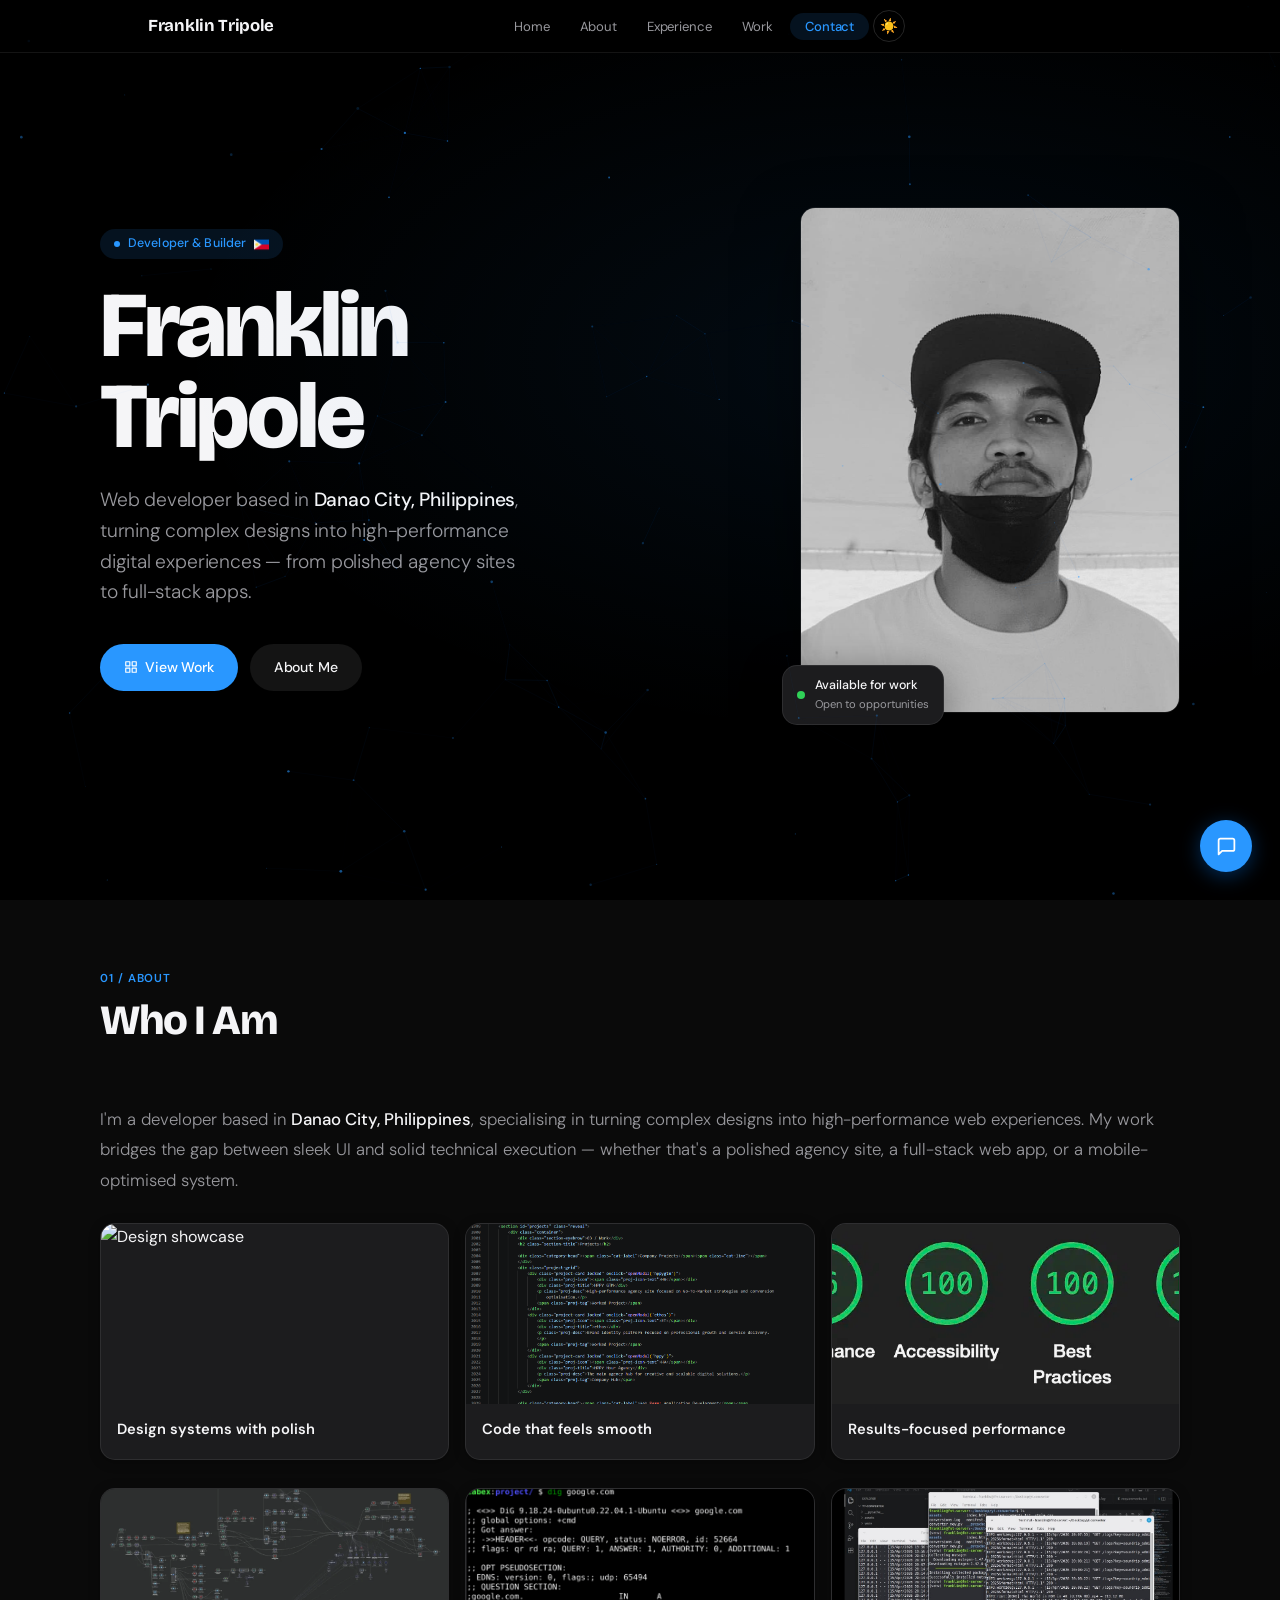
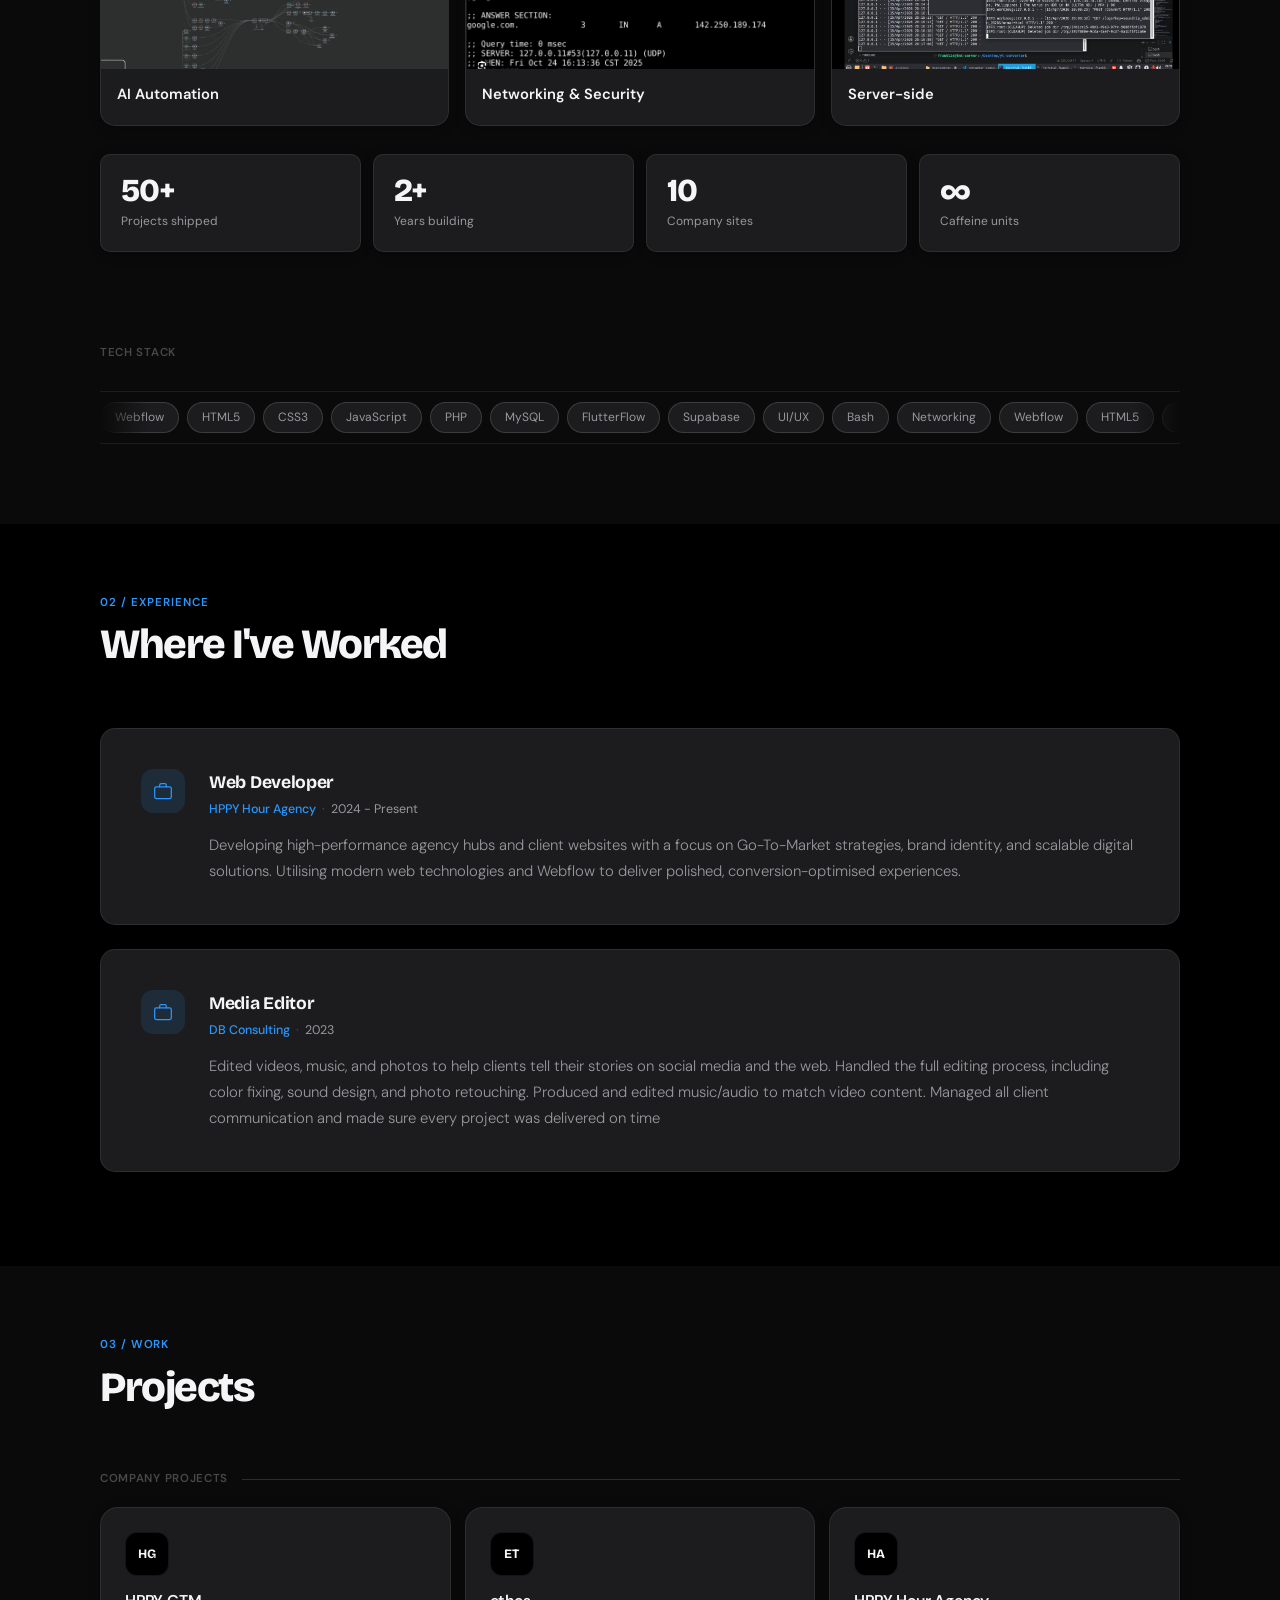
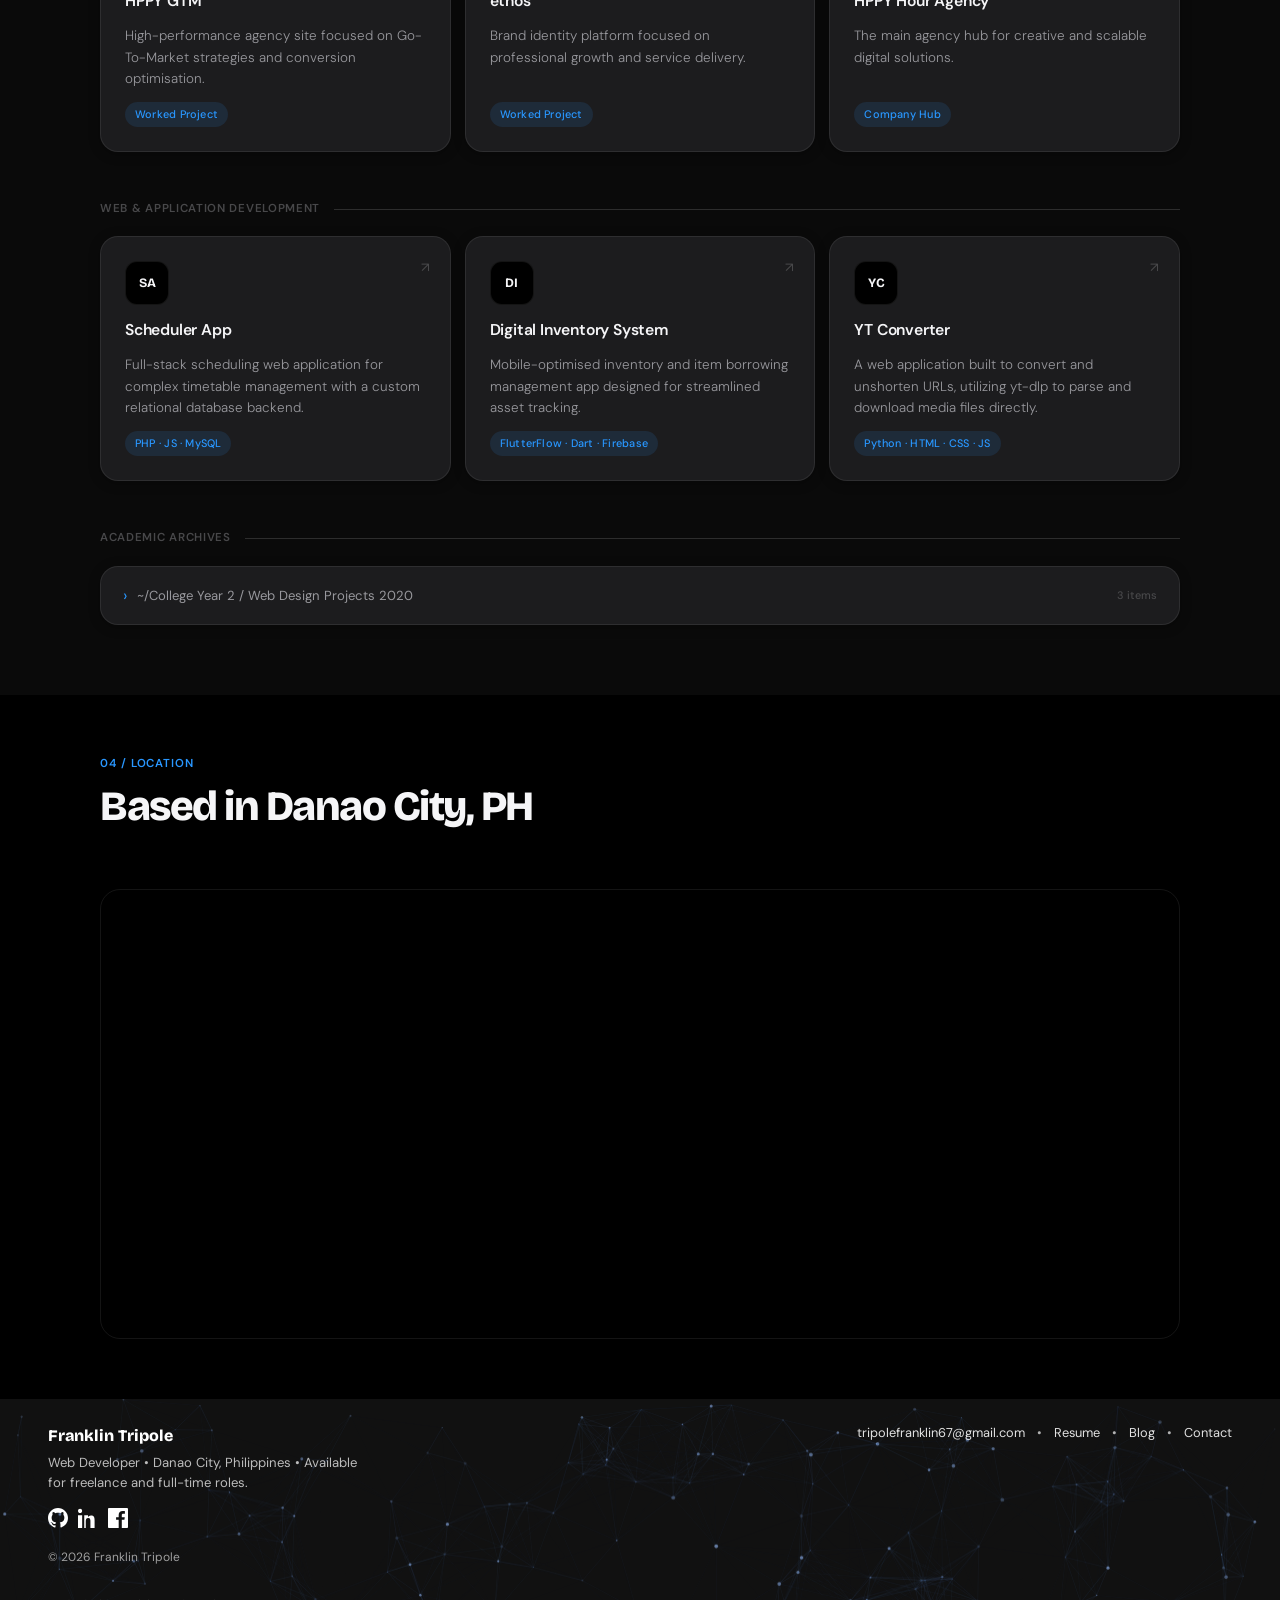
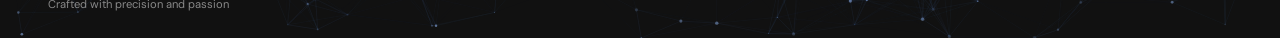
==== index.html @ 746c10ad "Update index.html" ====
<!DOCTYPE html>
<html lang="en">

<head>
    <meta charset="UTF-8">
    <meta name="viewport" content="width=device-width, initial-scale=1.0">
    <title>Franklin Tripole | Developer</title>
    <link rel="preconnect" href="https://fonts.googleapis.com">
    <link rel="preconnect" href="https://fonts.gstatic.com" crossorigin>
    <link
        href="https://fonts.googleapis.com/css2?family=Bricolage+Grotesque:opsz,wght@12..96,300;12..96,400;12..96,500;12..96,600;12..96,700;12..96,800&family=DM+Sans:ital,opsz,wght@0,9..40,300;0,9..40,400;0,9..40,500;0,9..40,600;1,9..40,300&display=swap"
        rel="stylesheet">
    <link rel="stylesheet" href="style.css">
</head>

<body>

    <nav>
        <div class="nav-inner">
            <a href="#home" class="logo">Franklin Tripole</a>
            <ul class="nav-links">
                <li><a href="#home">Home</a></li>
                <li><a href="#about">About</a></li>
                <li><a href="#experience">Experience</a></li>
                <li><a href="#projects">Work</a></li>
                <li><a href="contact.html" class="nav-cta">Contact</a></li>
                <li><button id="theme-toggle" title="Toggle theme">🌙</button></li>
            </ul>
            <div style="display:flex;align-items:center;gap:8px;">
                <button id="theme-toggle-mob" title="Toggle theme">🌙</button>
                <button class="hamburger" id="hamburger" aria-label="Open menu">
                    <span></span><span></span><span></span>
                </button>
            </div>
        </div>
    </nav>

    <div class="mobile-menu" id="mobile-menu">
        <a href="#home" class="mob-link">Home</a>
        <a href="#about" class="mob-link">About</a>
        <a href="#experience" class="mob-link">Experience</a>
        <a href="#projects" class="mob-link">Work</a>
        <a href="contact.html" class="nav-cta">Contact →</a>
    </div>

    <header id="home">
        <div class="container">
            <div class="hero-grid">
                <div class="hero-content">
                    <div class="hero-eyebrow">Developer &amp; Builder <img src="/assets/philippines.png" alt="Philippines Flag"
                            width="15px" height="auto"></div>
                    <h1 class="hero-name">Franklin<br>Tripole</h1>
                    <p class="hero-subtitle">
                        Web developer based in <strong>Danao City, Philippines</strong>, turning complex designs into
                        high-performance digital experiences — from polished agency sites to full-stack apps.
                    </p>
                    <div class="hero-actions">
                        <a href="#projects" class="btn btn-primary">
                            <svg viewBox="0 0 24 24" fill="none" stroke="currentColor" stroke-width="2"
                                stroke-linecap="round" stroke-linejoin="round">
                                <rect x="3" y="3" width="7" height="7" />
                                <rect x="14" y="3" width="7" height="7" />
                                <rect x="14" y="14" width="7" height="7" />
                                <rect x="3" y="14" width="7" height="7" />
                            </svg>
                            View Work
                        </a>
                        <a href="#about" class="btn btn-ghost">About Me</a>
                    </div>
                </div>
                <div class="hero-img-wrap">
                    <div class="hero-img-frame">
                        <!-- Image for desktop, fallback for mobile -->
                        <picture>
                            <source media="(max-width: 800px)" srcset="/assets/franklin-5.jpg">
                            <img src="/assets/franklin-5.jpg" alt="Franklin Tripole">
                        </picture>
                    </div>
                    <div class="hero-badge">
                        <div class="hero-badge-dot"></div>
                        <div>
                            <div class="hero-badge-text">Available for work</div>
                            <div class="hero-badge-sub">Open to opportunities</div>
                        </div>
                    </div>
                </div>
            </div>
        </div>
        <canvas id="hero-canvas"></canvas>
    </header>
    <section id="about" class="reveal">
        <div class="container">
            <div class="section-eyebrow">01 / About</div>
            <div class="about-grid">
                <div>
                    <h2 class="section-title">Who I Am</h2>
                    <p class="about-text">
                        I'm a developer based in <strong>Danao City, Philippines</strong>, specialising in turning
                        complex designs
                        into high-performance web experiences. My work bridges the gap between sleek UI and solid
                        technical execution — whether that's a polished agency site, a full-stack web app, or a
                        mobile-optimised system.
                    </p>
                    <div class="about-visual-grid">
                        <div class="about-card">
                            <img src="/assets/figma.png" alt="Design showcase">
                            <div class="about-card-title">Design systems with polish</div>
                        </div>
                        <div class="about-card">
                            <img src="/assets/vscode.png" alt="Code workspace">
                            <div class="about-card-title">Code that feels smooth</div>
                        </div>
                        <div class="about-card">
                            <img src="/assets/seo.webp" alt="Performance metrics">
                            <div class="about-card-title">Results-focused performance</div>
                        </div>

                    </div>
                    <div class="about-visual-grid">
                        <div class="about-card">
                            <img src="/assets/n8n.webp" alt="Design showcase">
                            <div class="about-card-title">AI Automation</div>
                        </div>
                        <div class="about-card">
                            <img src="/assets/networking.png" alt="Code workspace">
                            <div class="about-card-title">Networking & Security</div>
                        </div>
                        <div class="about-card">
                            <img src="/assets/server.png" alt="Performance metrics">
                            <div class="about-card-title">Server-side</div>
                        </div>

                    </div>
                    <div class="stat-grid">
                        <div class="stat-card">
                            <div class="num">50+</div>
                            <div class="lbl">Projects shipped</div>
                        </div>
                        <div class="stat-card">
                            <div class="num">2+</div>
                            <div class="lbl">Years building</div>
                        </div>
                        <div class="stat-card">
                            <div class="num">10</div>
                            <div class="lbl">Company sites</div>
                        </div>
                        <div class="stat-card">
                            <div class="num">∞</div>
                            <div class="lbl">Caffeine units</div>
                        </div>
                    </div>
                </div>
                <div>
                    <div class="stack-group">
                        <div class="stack-title">Tech stack</div>
                        <div class="marquee-wrap">
                            <div class="marquee-inner">
                                <span class="pill">Webflow</span><span class="pill">HTML5</span><span
                                    class="pill">CSS3</span><span class="pill">JavaScript</span><span
                                    class="pill">PHP</span><span class="pill">MySQL</span><span
                                    class="pill">FlutterFlow</span><span class="pill">Supabase</span><span
                                    class="pill">UI/UX</span><span class="pill">Bash</span><span
                                    class="pill">Networking</span>
                                <span class="pill">Webflow</span><span class="pill">HTML5</span><span
                                    class="pill">CSS3</span><span class="pill">JavaScript</span><span
                                    class="pill">PHP</span><span class="pill">MySQL</span><span
                                    class="pill">FlutterFlow</span><span class="pill">Supabase</span><span
                                    class="pill">UI/UX</span><span class="pill">Bash</span><span
                                    class="pill">Networking</span>
                                <span class="pill">Webflow</span><span class="pill">HTML5</span><span
                                    class="pill">CSS3</span><span class="pill">JavaScript</span><span
                                    class="pill">PHP</span><span class="pill">MySQL</span><span
                                    class="pill">FlutterFlow</span><span class="pill">Supabase</span><span
                                    class="pill">UI/UX</span><span class="pill">Bash</span><span
                                    class="pill">Networking</span>
                            </div>
                        </div>
                        <!--
                    <div class="marquee-wrap" style="margin-top:8px;">
                        <div class="marquee-inner" style="animation-direction:reverse;animation-duration:30s;">
                            <span class="pill">Git</span><span class="pill">Figma</span><span class="pill">Responsive Design</span><span class="pill">REST APIs</span><span class="pill">Agile</span><span class="pill">Performance</span><span class="pill">SEO</span><span class="pill">Linux</span>
                            <span class="pill">Git</span><span class="pill">Figma</span><span class="pill">Responsive Design</span><span class="pill">REST APIs</span><span class="pill">Agile</span><span class="pill">Performance</span><span class="pill">SEO</span><span class="pill">Linux</span>
                        </div>
                    </div>
                    -->
                    </div>
                </div>
            </div>
        </div>
    </section>

    <section id="experience" class="reveal">
        <div class="container">
            <div class="section-eyebrow">02 / Experience</div>
            <h2 class="section-title">Where I've Worked</h2>
            <div class="exp-card">
                <div class="exp-icon">
                    <svg viewBox="0 0 24 24" fill="none" stroke="currentColor" stroke-width="1.5" stroke-linecap="round"
                        stroke-linejoin="round">
                        <rect x="2" y="7" width="20" height="14" rx="2" />
                        <path d="M16 7V5a2 2 0 0 0-2-2h-4a2 2 0 0 0-2 2v2" />
                    </svg>
                </div>
                <div class="exp-body">
                    <h4>Web Developer</h4>
                    <div class="exp-meta">HPPY Hour Agency <span class="exp-meta-sep">·</span> <span
                            class="exp-meta-time">2024 - Present</span></div>
                    <p>Developing high-performance agency hubs and client websites with a focus on Go-To-Market
                        strategies, brand identity, and scalable digital solutions. Utilising modern web technologies
                        and Webflow to deliver polished, conversion-optimised experiences.</p>
                </div>
            </div>
            <div class="exp-card">
                <div class="exp-icon">
                    <svg viewBox="0 0 24 24" fill="none" stroke="currentColor" stroke-width="1.5" stroke-linecap="round"
                        stroke-linejoin="round">
                        <rect x="2" y="7" width="20" height="14" rx="2" />
                        <path d="M16 7V5a2 2 0 0 0-2-2h-4a2 2 0 0 0-2 2v2" />
                    </svg>
                </div>
                <div class="exp-body">
                    <h4>Media Editor</h4>
                    <div class="exp-meta">DB Consulting <span class="exp-meta-sep">·</span> <span
                            class="exp-meta-time">2023 </span></div>
                    <p>Edited videos, music, and photos to help clients tell their stories on social media and the web.
                        Handled the full editing process, including color fixing, sound design, and photo retouching.
                        Produced and edited music/audio to match video content.
                        Managed all client communication and made sure every project was delivered on time</p>
                </div>
            </div>
        </div>

    </section>

    <section id="projects" class="reveal">
        <div class="container">
            <div class="section-eyebrow">03 / Work</div>
            <h2 class="section-title">Projects</h2>

            <div class="category-head"><span class="cat-label">Company Projects</span><span class="cat-line"></span>
            </div>
            <div class="project-grid">
                <div class="project-card locked" onclick="openModal('hppygtm')">
                    <div class="proj-icon"><span class="proj-icon-text">HG</span></div>
                    <div class="proj-title">HPPY GTM</div>
                    <p class="proj-desc">High-performance agency site focused on Go-To-Market strategies and conversion
                        optimisation.</p>
                    <span class="proj-tag">Worked Project</span>
                </div>
                <div class="project-card locked" onclick="openModal('ethos')">
                    <div class="proj-icon"><span class="proj-icon-text">ET</span></div>
                    <div class="proj-title">ethos</div>
                    <p class="proj-desc">Brand identity platform focused on professional growth and service delivery.
                    </p>
                    <span class="proj-tag">Worked Project</span>
                </div>
                <div class="project-card locked" onclick="openModal('hppy')">
                    <div class="proj-icon"><span class="proj-icon-text">HA</span></div>
                    <div class="proj-title">HPPY Hour Agency</div>
                    <p class="proj-desc">The main agency hub for creative and scalable digital solutions.</p>
                    <span class="proj-tag">Company Hub</span>
                </div>
            </div>

            <div class="category-head"><span class="cat-label">Web &amp; Application Development</span><span
                    class="cat-line"></span></div>
            <div class="project-grid">
                <a href="https://software-development.42web.io/" target="_blank" class="project-card">
                    <div class="proj-icon"><span class="proj-icon-text">SA</span></div>
                    <div class="proj-title">Scheduler App</div>
                    <p class="proj-desc">Full-stack scheduling web application for complex timetable management with a
                        custom relational database backend.</p>
                    <span class="proj-tag">PHP · JS · MySQL</span>
                </a>
                <a href="https://digital-borrowing-gz59mo.flutterflow.app/" target="_blank" class="project-card">
                    <div class="proj-icon"><span class="proj-icon-text">DI</span></div>
                    <div class="proj-title">Digital Inventory System</div>
                    <p class="proj-desc">Mobile-optimised inventory and item borrowing management app designed for
                        streamlined asset tracking.</p>
                    <span class="proj-tag">FlutterFlow · Dart · Firebase</span>
                </a>
                <a href="https://protectiva.site/" target="_blank" class="project-card">
                    <div class="proj-icon"><span class="proj-icon-text">YC</span></div>
                    <div class="proj-title">YT Converter</div>
                    <p class="proj-desc">A web application built to convert and unshorten URLs, utilizing yt-dlp to
                        parse and download media files directly.</p>
                    <span class="proj-tag">Python · HTML · CSS · JS</span>
                </a>
            </div>

            <div class="category-head"><span class="cat-label">Academic Archives</span><span class="cat-line"></span>
            </div>
            <details class="folder">
                <summary>~/College Year 2 / Web Design Projects 2020 <span class="s-tag">3 items</span></summary>
                <div class="folder-body">
                    <div class="project-grid">
                        <a href="https://syskraken.github.io/Real-Estate-Skyline-Seeker/" target="_blank"
                            class="project-card">
                            <div class="proj-icon"><img src="skyline.png" alt="Skyline"></div>
                            <div class="proj-title">Skyline Seeker</div>
                            <p class="proj-desc">Real estate browser with custom property filtering and modern UI
                                design.</p>
                            <span class="proj-tag">HTML · CSS · JS</span>
                        </a>
                        <a href="https://syskraken.github.io/vans/" target="_blank" class="project-card">
                            <div class="proj-icon"><img src="vans.png" alt="Vans"></div>
                            <div class="proj-title">Vans Clone</div>
                            <p class="proj-desc">Landing page recreation with focus on visual design and brand
                                replication.</p>
                            <span class="proj-tag">HTML · CSS · JS</span>
                        </a>
                        <a href="https://syskraken.github.io/E-Commerce/" target="_blank" class="project-card">
                            <div class="proj-icon"><img src="franklin's-vault.png" alt="E-Commerce"></div>
                            <div class="proj-title">E-Commerce</div>
                            <p class="proj-desc">Full shopping system with cart functionality and a responsive product
                                grid.</p>
                            <span class="proj-tag">HTML · CSS · JS</span>
                        </a>
                    </div>
                </div>
            </details>
        </div>
    </section>

    <section id="location-map" class="reveal" style="padding: 60px 0;">
        <div class="container">
            <div class="section-eyebrow">04 / Location</div>
            <h2 class="section-title">Based in Danao City, PH</h2>
            <div id="map"
                style="width: 100%; height: 450px; border-radius: 20px; border: 1px solid var(--border); overflow: hidden;">
            </div>
        </div>
    </section>

    <footer>
        <canvas id="footer-canvas"></canvas>
        <div class="footer-brand">
            <a href="#home" class="footer-logo">Franklin Tripole</a>
            <p class="footer-text">Web Developer • Danao City, Philippines • Available for freelance and full-time
                roles.</p>
            <div class="footer-links">
                <a href="https://github.com/syskraken/" target="_blank" rel="noreferrer" aria-label="GitHub">
                    <svg viewBox="0 0 24 24" fill="currentColor" aria-hidden="true">
                        <path
                            d="M12 0C5.37 0 0 5.37 0 12c0 5.3 3.438 9.8 8.205 11.385.6.11.82-.26.82-.577 0-.285-.01-1.04-.015-2.04-3.338.726-4.042-1.61-4.042-1.61-.547-1.387-1.335-1.756-1.335-1.756-1.09-.745.082-.73.082-.73 1.205.084 1.84 1.238 1.84 1.238 1.07 1.834 2.807 1.304 3.492.997.108-.775.418-1.305.76-1.605-2.665-.305-5.466-1.334-5.466-5.93 0-1.31.47-2.38 1.235-3.22-.124-.303-.535-1.525.115-3.176 0 0 1.005-.322 3.3 1.23.955-.265 1.98-.398 3-.404 1.02.006 2.045.14 3 .404 2.28-1.552 3.285-1.23 3.285-1.23.655 1.65.245 2.873.12 3.176.77.84 1.23 1.91 1.23 3.22 0 4.61-2.805 5.625-5.475 5.92.43.37.82 1.096.82 2.21 0 1.595-.015 2.88-.015 3.27 0 .315.21.69.825.575C20.565 21.795 24 17.295 24 12c0-6.63-5.37-12-12-12z" />
                    </svg>
                </a>
                <a href="https://www.linkedin.com/in/franklin-tripole-157736320" target="_blank" rel="noreferrer"
                    aria-label="LinkedIn">
                    <svg viewBox="0 0 24 24" fill="currentColor" aria-hidden="true">
                        <path
                            d="M4.98 3.5C4.98 4.88 3.87 6 2.5 6S0 4.88 0 3.5 1.12 1 2.5 1s2.48 1.12 2.48 2.5zM0 8.82h4.99V24H0V8.82zm7.5 0H12v2.14h.07c.49-.92 1.68-1.9 3.46-1.9 3.7 0 4.38 2.44 4.38 5.6V24h-4.99v-7.8c0-1.86-.03-4.27-2.6-4.27-2.6 0-3 2.04-3 4.14V24H7.5V8.82z" />
                    </svg>
                </a>
                <a href="https://www.facebook.com/franklin.tripole.3" target="_blank" rel="noreferrer"
                    aria-label="Facebook">
                    <svg viewBox="0 0 24 24" fill="currentColor" aria-hidden="true">
                        <path
                            d="M22.675 0H1.325C.593 0 0 .593 0 1.326V22.68c0 .73.593 1.32 1.325 1.32h11.495v-9.84H9.692V11.13h3.128V8.413c0-3.1 1.892-4.788 4.658-4.788 1.325 0 2.466.1 2.797.144v3.24l-1.92.001c-1.504 0-1.796.715-1.796 1.763v2.31h3.59l-.467 3.03h-3.123V24h6.116c.73 0 1.324-.59 1.324-1.32V1.326C24 .593 23.405 0 22.675 0z" />
                    </svg>
                </a>
            </div>
        </div>
        <div class="footer-meta">
            <a href="mailto:tripolefranklin67@gmail.com">tripolefranklin67@gmail.com</a>
            <span>•</span>
            <a href="resume.pdf" target="_blank">Resume</a>
            <span>•</span>
            <a href="https://blog.frankenstein001.dev" target="_blank">Blog</a>
            <span>•</span>
            <a href="contact.html">Contact</a>
        </div>
        <span class="footer-copy">© 2026 Franklin Tripole</span>
        <div class="footer-tagline">Crafted with precision and passion</div>
    </footer>

    <!-- Modal -->
    <div id="proj-modal" class="modal-backdrop" onclick="closeModal()">
        <div class="modal-box" onclick="event.stopPropagation()">
            <div class="modal-bar">
                <div class="modal-dots"><span></span><span></span><span></span></div>
                <span class="modal-title" id="modal-title"></span>
                <button class="modal-expand" id="modal-expand" onclick="toggleExpand()" title="Expand media">
                    <svg id="expand-icon" viewBox="0 0 24 24" fill="none" stroke="currentColor" stroke-width="2"
                        stroke-linecap="round" stroke-linejoin="round" style="width:13px;height:13px">
                        <path
                            d="M8 3H5a2 2 0 0 0-2 2v3m18 0V5a2 2 0 0 0-2-2h-3m0 18h3a2 2 0 0 0 2-2v-3M3 16v3a2 2 0 0 0 2 2h3" />
                    </svg>
                </button>
                <button class="modal-close" onclick="closeModal()">✕</button>
            </div>
            <div class="modal-columns">
                <div class="modal-left">
                    <div class="modal-header-row">
                        <div class="modal-proj-icon" id="modal-icon"></div>
                        <div>
                            <div class="modal-proj-name" id="modal-proj-name"></div>
                            <div class="modal-tag" id="modal-tag"></div>
                        </div>
                    </div>
                    <p class="modal-desc" id="modal-desc"></p>
                    <div class="modal-role">
                        <div class="modal-role-label">My Role</div>
                        <p id="modal-role"></p>
                    </div>
                </div>
                <div class="modal-right" id="modal-right"></div>
            </div>
        </div>
    </div>

    <!-- Chatbot -->
    <div class="chat-widget" id="chat-widget">
        <div class="chat-panel" id="chat-panel">
            <div class="chat-header">
                <div class="chat-avatar">FT</div>
                <div class="chat-header-info">
                    <div class="chat-header-name">Ask about Franklin</div>
                    <div class="chat-header-status">AI · Online</div>
                </div>
            </div>
            <div class="chat-messages" id="chat-messages">
                <div class="chat-msg bot">
                    <div class="chat-bubble">Hey! I'm Franklin's AI assistant. Ask me anything about his skills,
                        projects, or experience. 👋</div>
                </div>
            </div>
            <div class="chat-suggestions" id="chat-suggestions">
                <button class="chat-suggestion" onclick="sendSuggestion(this)">What tech does he use?</button>
                <button class="chat-suggestion" onclick="sendSuggestion(this)">Tell me about his projects</button>
                <button class="chat-suggestion" onclick="sendSuggestion(this)">Is he available for hire?</button>
            </div>
            <div class="chat-input-row">
                <textarea class="chat-input" id="chat-input" placeholder="Ask about Franklin..." rows="1"></textarea>
                <button class="chat-send" id="chat-send" onclick="sendMessage()">
                    <svg viewBox="0 0 24 24" fill="none" stroke="currentColor" stroke-width="2.5" stroke-linecap="round"
                        stroke-linejoin="round">
                        <line x1="22" y1="2" x2="11" y2="13" />
                        <polygon points="22 2 15 22 11 13 2 9 22 2" />
                    </svg>
                </button>
            </div>
        </div>
        <button class="chat-toggle" id="chat-toggle" onclick="toggleChat()" title="Ask about Franklin">
            <svg class="icon-chat" viewBox="0 0 24 24" fill="none" stroke="currentColor" stroke-width="2"
                stroke-linecap="round" stroke-linejoin="round">
                <path d="M21 15a2 2 0 0 1-2 2H7l-4 4V5a2 2 0 0 1 2-2h14a2 2 0 0 1 2 2z" />
            </svg>
            <svg class="icon-close" viewBox="0 0 24 24" fill="none" stroke="currentColor" stroke-width="2.5"
                stroke-linecap="round">
                <line x1="18" y1="6" x2="6" y2="18" />
                <line x1="6" y1="6" x2="18" y2="18" />
            </svg>
        </button>
    </div>

    <!-- Load Google Maps API -->
    <script async
        src="https://maps.googleapis.com/maps/api/js?key=AIzaSyCtrD5bCZHCrm9AV2QzqTdJWbWh3UUpbWA&callback=initMap"></script>

    <script>
        function initMap() {
            // Exact coordinates for Danao City, Cebu
            const danaoCity = { lat: 10.5199, lng: 124.0272 };
            
            const map = new google.maps.Map(document.getElementById("map"), {
                center: danaoCity,
                zoom: 14, // Closer zoom for city view
                disableDefaultUI: false, // Keeps zoom controls visible
                styles: [
                    { "featureType": "all", "elementType": "all", "stylers": [{ "saturation": -80 }, { "lightness": 10 }] },
                    { "featureType": "water", "elementType": "geometry", "stylers": [{ "color": "#1a1a1a" }] }
                ]
            });

            // Add a custom marker for your location
            const marker = new google.maps.Marker({
                position: danaoCity,
                map: map,
                title: "Franklin Tripole | Danao City",
                animation: google.maps.Animation.DROP
            });

            // Optional: Add a simple popup (InfoWindow)
            const infoWindow = new google.maps.InfoWindow({
                content: '<div style="color:#000; padding:5px;"><b>Franklin Tripole</b><br>Danao City, Cebu</div>'
            });

            marker.addListener("click", () => {
                infoWindow.open(map, marker);
            });
        }
    </script>

    <script>



        (function () {
            const canvas = document.getElementById('footer-canvas');
            const ctx = canvas.getContext('2d');
            const footer = canvas.closest('footer');
            if (!footer) return;
            let W, H, stars = [], raf;

            let linkDistance = 110;
            let starCount = 160;

            function resize() {
                const rect = footer.getBoundingClientRect();
                const dpr = window.devicePixelRatio || 1;
                canvas.width = rect.width * dpr;
                canvas.height = rect.height * dpr;
                ctx.scale(dpr, dpr);
                W = rect.width;
                H = rect.height;
                const mobile = window.matchMedia('(max-width: 640px)').matches;
                starCount = mobile ? 70 : 160;
                linkDistance = mobile ? 70 : 110;
                // re-scatter stars to fill new size
                stars = [];
                for (let i = 0; i < starCount; i++) stars.push(mkStar());
            }

            function mkStar() {
                const mobile = window.matchMedia('(max-width: 640px)').matches;
                return {
                    x: Math.random() * W,
                    y: Math.random() * H,
                    r: Math.random() * (mobile ? 1.1 : 1.6) + (mobile ? 0.2 : 0.3),
                    vx: (Math.random() - 0.5) * (mobile ? 0.16 : 0.24),
                    vy: (Math.random() - 0.5) * (mobile ? 0.1 : 0.14),
                    a: Math.random() * 0.85 + 0.15
                };
            }

            function draw() {
                ctx.clearRect(0, 0, W, H);
                stars.forEach(s => {
                    s.x += s.vx; s.y += s.vy;
                    if (s.x < 0) s.x = W; if (s.x > W) s.x = 0;
                    if (s.y < 0) s.y = H; if (s.y > H) s.y = 0;
                    ctx.beginPath();
                    ctx.arc(s.x, s.y, s.r, 0, Math.PI * 2);
                    ctx.fillStyle = `rgba(160,196,255,${s.a * 0.6})`;
                    ctx.fill();
                });
                for (let i = 0; i < stars.length; i++) {
                    for (let j = i + 1; j < stars.length; j++) {
                        const dx = stars[i].x - stars[j].x;
                        const dy = stars[i].y - stars[j].y;
                        const d = Math.sqrt(dx * dx + dy * dy);
                        if (d < 110) {
                            ctx.beginPath();
                            ctx.moveTo(stars[i].x, stars[i].y);
                            ctx.lineTo(stars[j].x, stars[j].y);
                            ctx.strokeStyle = `rgba(100,150,230,${(1 - d / 110) * 0.16})`;
                            ctx.lineWidth = 0.6;
                            ctx.stroke();
                        }
                    }
                }
                raf = requestAnimationFrame(draw);
            }

            // ResizeObserver fires whenever the footer's size changes
            const ro = new ResizeObserver(() => { resize(); });
            ro.observe(footer);

            // Also init once the page is fully loaded
            window.addEventListener('load', () => { resize(); cancelAnimationFrame(raf); draw(); });

            resize();
            draw();
        })();

        /* Hero neural network */
        (function () {
            const canvas = document.getElementById('hero-canvas');
            const ctx = canvas.getContext('2d');
            let W = canvas.width, H = canvas.height, stars = [], raf;

            let linkDistance = 100;
            let starCount = 120;

            function resize() {
                const rect = canvas.getBoundingClientRect();
                const dpr = window.devicePixelRatio || 1;
                canvas.width = rect.width * dpr;
                canvas.height = rect.height * dpr;
                ctx.scale(dpr, dpr);
                W = rect.width;
                H = rect.height;
                const mobile = window.matchMedia('(max-width: 640px)').matches;
                starCount = mobile ? 60 : 120;
                linkDistance = mobile ? 60 : 100;
                // re-scatter stars
                stars = [];
                for (let i = 0; i < starCount; i++) stars.push(mkStar());
            }

            function mkStar() {
                const mobile = window.matchMedia('(max-width: 640px)').matches;
                return {
                    x: Math.random() * W,
                    y: Math.random() * H,
                    r: Math.random() * (mobile ? 0.8 : 1.2) + (mobile ? 0.15 : 0.2),
                    vx: (Math.random() - 0.5) * (mobile ? 0.12 : 0.18),
                    vy: (Math.random() - 0.5) * (mobile ? 0.08 : 0.12),
                    a: Math.random() * 0.8 + 0.2
                };
            }

            function draw() {
                ctx.clearRect(0, 0, W, H);
                stars.forEach(s => {
                    s.x += s.vx; s.y += s.vy;
                    if (s.x < 0) s.x = W; if (s.x > W) s.x = 0;
                    if (s.y < 0) s.y = H; if (s.y > H) s.y = 0;
                    ctx.beginPath();
                    ctx.arc(s.x, s.y, s.r, 0, Math.PI * 2);
                    ctx.fillStyle = `rgba(41,151,255,${s.a * 0.7})`;
                    ctx.fill();
                });
                for (let i = 0; i < stars.length; i++) {
                    for (let j = i + 1; j < stars.length; j++) {
                        const dx = stars[i].x - stars[j].x;
                        const dy = stars[i].y - stars[j].y;
                        const d = Math.sqrt(dx * dx + dy * dy);
                        if (d < linkDistance) {
                            ctx.beginPath();
                            ctx.moveTo(stars[i].x, stars[i].y);
                            ctx.lineTo(stars[j].x, stars[j].y);
                            ctx.strokeStyle = `rgba(0,113,227,${(1 - d / linkDistance) * 0.2})`;
                            ctx.lineWidth = 0.5;
                            ctx.stroke();
                        }
                    }
                }
                raf = requestAnimationFrame(draw);
            }

            // ResizeObserver for canvas size changes
            const ro = new ResizeObserver(() => { resize(); });
            ro.observe(canvas);

            window.addEventListener('load', () => { resize(); draw(); });

            resize();
            draw();
        })();

        /* Scroll reveal */
        const ro = new IntersectionObserver(entries => {
            entries.forEach(e => { if (e.isIntersecting) e.target.classList.add('visible'); });
        }, { threshold: 0.07 });
        document.querySelectorAll('.reveal').forEach(r => ro.observe(r));

        /* Theme — default dark */
        const root = document.documentElement;
        const td = document.getElementById('theme-toggle');
        const tm = document.getElementById('theme-toggle-mob');
        function setTheme(dark) {
            root.dataset.theme = dark ? 'dark' : '';
            const icon = dark ? '☀️' : '🌙';
            td.textContent = icon; tm.textContent = icon;
            localStorage.setItem('ft_theme', dark ? 'dark' : 'light');
        }
        setTheme(localStorage.getItem('ft_theme') !== 'light');
        [td, tm].forEach(b => b.addEventListener('click', () => setTheme(root.dataset.theme !== 'dark')));

        /* Hamburger */
        const ham = document.getElementById('hamburger');
        const mob = document.getElementById('mobile-menu');
        ham.addEventListener('click', () => { ham.classList.toggle('open'); mob.classList.toggle('open'); });
        document.querySelectorAll('.mob-link').forEach(l => l.addEventListener('click', () => { ham.classList.remove('open'); mob.classList.remove('open'); }));

        /* Modal */
        const modalData = {
            hppygtm: {
                name: "HPPY GTM", icon: '<span class="proj-icon-text">HG</span>', tag: "Worked Project",
                desc: "A high-performance agency site built around Go-To-Market strategy and conversion. Designed to communicate the agency's GTM methodology clearly and drive qualified leads.",
                role: "Responsible for the full Webflow build — translating design mockups into a responsive, production-ready site. Handled layout, animations, CMS structure, and performance optimisation.",
                video: 'gtm.mp4'
            },
            ethos: {
                name: "ethos", icon: '<span class="proj-icon-text">ET</span>', tag: "Worked Project",
                desc: "A brand identity platform focused on positioning professionals and businesses for growth. Clean, editorial design with a strong emphasis on storytelling and service clarity.",
                role: "Developed the site in Webflow, implementing the visual identity system, responsive layouts, and interactive elements that bring the Ethos brand to life.",
                video: 'ethos.mp4'
            },
            hppy: {
                name: "HPPY Hour Agency", icon: '<span class="proj-icon-text">HA</span>', tag: "Company Hub",
                desc: "The main agency hub for HPPY Hour — showcasing their creative services, team, and digital capabilities. Built to convert visitors into clients.",
                role: "Core developer on the agency's own site. Handled the Webflow build, component architecture, page transitions, and ongoing maintenance as the site evolves.",
                video: 'hppy.mp4'
            }
        };

        function buildVideo(src) {
            const panel = document.getElementById('modal-right');
            panel.innerHTML = '';
            if (!src) {
                panel.innerHTML = '<div class="video-placeholder"><span class="ph-icon">🎬</span><span>Video coming soon</span></div>';
                return;
            }
            const wrap = document.createElement('div'); wrap.className = 'video-wrap';
            const bg = document.createElement('video'); bg.src = src; bg.className = 'video-bg'; bg.muted = true; bg.loop = true; bg.playsInline = true; bg.preload = 'metadata'; bg.setAttribute('aria-hidden', 'true'); bg.tabIndex = -1;
            const vid = document.createElement('video'); vid.src = src; vid.className = 'modal-video'; vid.controls = true; vid.muted = true; vid.loop = true; vid.playsInline = true; vid.preload = 'metadata';
            vid.addEventListener('play', () => bg.play());
            vid.addEventListener('pause', () => bg.pause());
            vid.addEventListener('seeked', () => { bg.currentTime = vid.currentTime; });
            wrap.appendChild(bg); wrap.appendChild(vid); panel.appendChild(wrap);
        }

        function openModal(id) {
            const d = modalData[id]; if (!d) return;
            document.getElementById('modal-title').textContent = d.name + ' — project info';
            document.getElementById('modal-icon').innerHTML = d.icon;
            document.getElementById('modal-proj-name').textContent = d.name;
            document.getElementById('modal-tag').textContent = d.tag;
            document.getElementById('modal-desc').textContent = d.desc;
            document.getElementById('modal-role').textContent = d.role;
            buildVideo(d.video || '');
            document.getElementById('proj-modal').classList.add('open');
            document.body.classList.add('modal-open');
        }

        var isExpanded = false;
        function toggleExpand() {
            isExpanded = !isExpanded;
            document.getElementById('proj-modal').querySelector('.modal-box').classList.toggle('expanded', isExpanded);
            document.getElementById('expand-icon').innerHTML = isExpanded
                ? '<path d="M8 3v3a2 2 0 0 1-2 2H3m18 0h-3a2 2 0 0 1-2-2V3m0 18v-3a2 2 0 0 0 2-2h3M3 16h3a2 2 0 0 0 2 2v3"/>'
                : '<path d="M8 3H5a2 2 0 0 0-2 2v3m18 0V5a2 2 0 0 0-2-2h-3m0 18h3a2 2 0 0 0 2-2v-3M3 16v3a2 2 0 0 0 2 2h3"/>';
        }

        function closeModal() {
            document.querySelectorAll('#modal-right video').forEach(v => v.pause());
            document.getElementById('proj-modal').classList.remove('open');
            document.body.classList.remove('modal-open');
            if (isExpanded) { isExpanded = false; document.getElementById('proj-modal').querySelector('.modal-box').classList.remove('expanded'); }
        }
        document.addEventListener('keydown', e => { if (e.key === 'Escape') closeModal(); });

        /* Chatbot */
        var FRANKLIN_SYSTEM = "You are an AI assistant on Franklin Tripole's portfolio. Only answer questions about Franklin. Be friendly and concise.\n\nFRANKLIN'S INFO:\nName: Franklin Tripole\nLocation: Danao City, Central Visayas, Philippines\nRole: Web Developer\nEmployer: HPPY Hour Agency (Web Developer)\n\nSkills: HTML5, CSS3, JavaScript, Webflow, PHP, MySQL, FlutterFlow, Supabase, Bash, Git, Figma, UI/UX, Networking, Responsive Design, Performance Optimization.\n\nProjects:\n1. HPPY GTM - Agency GTM strategy site. Franklin did the full Webflow build, layout, animations, CMS, performance.\n2. Ethos - Brand identity platform. Franklin built it in Webflow with visual identity system and responsive layouts.\n3. HPPY Hour Agency - Main agency hub. Franklin is core developer, handles Webflow build and maintenance.\n4. Scheduler App - Full-stack scheduling app (PHP, JS, MySQL).\n5. Digital Inventory System - Mobile inventory app (FlutterFlow, Supabase).\n6. Skyline Seeker - Real estate browser (HTML, CSS, JS).\n7. Vans Clone - Brand landing page recreation (HTML, CSS, JS).\n8. E-Commerce - Shopping system with cart (HTML, CSS, JS).\n\nAvailability: Open to freelance and full-time opportunities.\nContact: tripolefranklin67@gmail.com\nGitHub: syskraken.github.io\n\nRules: Only answer about Franklin. Redirect off-topic questions. Never invent information. For rates say he is open to discussion.";
        var chatHistory = [];
        var chatLoading = false;

        function toggleChat() { var w = document.getElementById('chat-widget'); w.classList.toggle('open'); if (w.classList.contains('open')) setTimeout(() => document.getElementById('chat-input').focus(), 350); }
        function sendSuggestion(btn) { document.getElementById('chat-input').value = btn.textContent; document.getElementById('chat-suggestions').style.display = 'none'; sendMessage(); }
        function appendMessage(role, text) { var m = document.getElementById('chat-messages'); var msg = document.createElement('div'); msg.className = 'chat-msg ' + role; var b = document.createElement('div'); b.className = 'chat-bubble'; b.textContent = text; msg.appendChild(b); m.appendChild(msg); m.scrollTop = m.scrollHeight; }
        function showTyping() { var m = document.getElementById('chat-messages'); var el = document.createElement('div'); el.className = 'chat-msg bot'; el.id = 'typing-indicator'; el.innerHTML = '<div class="typing-indicator"><span></span><span></span><span></span></div>'; m.appendChild(el); m.scrollTop = m.scrollHeight; }
        function hideTyping() { var el = document.getElementById('typing-indicator'); if (el) el.remove(); }

        async function sendMessage() {
            if (chatLoading) return;
            var input = document.getElementById('chat-input');
            var text = input.value.trim(); if (!text) return;
            input.value = ''; input.style.height = 'auto';
            document.getElementById('chat-suggestions').style.display = 'none';
            appendMessage('user', text);
            chatHistory.push({ role: 'user', content: text });
            chatLoading = true; document.getElementById('chat-send').disabled = true; showTyping();
            try {
                var res = await fetch('https://api.anthropic.com/v1/messages', { method: 'POST', headers: { 'Content-Type': 'application/json' }, body: JSON.stringify({ model: 'claude-sonnet-4-20250514', max_tokens: 1000, system: FRANKLIN_SYSTEM, messages: chatHistory }) });
                var data = await res.json();
                var reply = (data.content && data.content[0] && data.content[0].text) ? data.content[0].text : "Sorry, I couldn't get a response. Try again!";
                chatHistory.push({ role: 'assistant', content: reply });
                hideTyping(); appendMessage('bot', reply);
            } catch (err) { hideTyping(); appendMessage('bot', 'Oops, something went wrong. Please try again.'); }
            chatLoading = false; document.getElementById('chat-send').disabled = false;
        }

        document.getElementById('chat-input').addEventListener('keydown', function (e) { if (e.key === 'Enter' && !e.shiftKey) { e.preventDefault(); sendMessage(); } });
        document.getElementById('chat-input').addEventListener('input', function () { this.style.height = 'auto'; this.style.height = Math.min(this.scrollHeight, 100) + 'px'; });

        async function loadPageCounter() {
            try {
                const res = await fetch('https://api.counterapi.dev/v1/frankenstein001/portfolio_v2');
                if (!res.ok) return;
                const data = await res.json();
                const count = data.value ?? data.count ?? data.total ?? 0;
                const el = document.getElementById('page-count');
                if (el) el.textContent = count;
            } catch (err) {
                // silent fail
            }
        }
        loadPageCounter();

        /* Discord ping */
        const webhookUrl = "https://discord.com/api/webhooks/1487812551684133096/Aw5Va-HdSAD5Z0sG5ik3UtprXFS_7RF-KNWMPFaUh8YpAZ30Va0e016-7bcJOdh81bOI";
        if (!sessionStorage.getItem('vp')) {
            fetch('https://ipapi.co/json/').then(r => r.json()).then(d => {
                fetch(webhookUrl, { method: 'POST', headers: { 'Content-Type': 'application/json' }, body: JSON.stringify({ content: `**New Portfolio Visitor**\n**City:** ${d.city || 'Unknown'}\n**Country:** ${d.country_name || 'Unknown'}\n**ISP:** ${d.org || 'Unknown'}\n**Time:** ${new Date().toLocaleTimeString()}` }) });
                sessionStorage.setItem('vp', '1');
            }).catch(() => { fetch(webhookUrl, { method: 'POST', headers: { 'Content-Type': 'application/json' }, body: JSON.stringify({ content: '**New Portfolio Visitor** *(location hidden)*' }) }); sessionStorage.setItem('vp', '1'); });
        }
    </script>
</body>

</html>
---- style.css ----
:root {
            --white: #ffffff;
            --bg: #f5f5f7;
            --bg-alt: #fbfbfd;
            --card: #ffffff;
            --text: #1d1d1f;
            --text-secondary: #6e6e73;
            --text-tertiary: #aeaeb2;
            --accent: #0071e3;
            --accent-hover: #0077ed;
            --accent-light: rgba(0, 113, 227, 0.08);
            --border: rgba(0, 0, 0, 0.08);
            --border-med: rgba(0, 0, 0, 0.13);
            --shadow-sm: 0 2px 12px rgba(0, 0, 0, 0.06);
            --shadow-md: 0 8px 40px rgba(0, 0, 0, 0.1);
            --shadow-lg: 0 20px 60px rgba(0, 0, 0, 0.12);
            --radius: 18px;
            --radius-sm: 10px;
            --ease: cubic-bezier(0.25, 0.46, 0.45, 0.94);
            --ease-spring: cubic-bezier(0.34, 1.56, 0.64, 1);
        }

        [data-theme="dark"] {
            --white: #1c1c1e;
            --bg: #000000;
            --bg-alt: #0a0a0a;
            --card: #1c1c1e;
            --text: #f5f5f7;
            --text-secondary: #98989d;
            --text-tertiary: #48484a;
            --accent: #2997ff;
            --accent-hover: #3aa6ff;
            --accent-light: rgba(41, 151, 255, 0.12);
            --border: rgba(255, 255, 255, 0.08);
            --border-med: rgba(255, 255, 255, 0.14);
            --shadow-sm: 0 2px 12px rgba(0, 0, 0, 0.3);
            --shadow-md: 0 8px 40px rgba(0, 0, 0, 0.4);
            --shadow-lg: 0 20px 60px rgba(0, 0, 0, 0.5);
        }

        *,
        *::before,
        *::after {
            box-sizing: border-box;
            margin: 0;
            padding: 0;
        }

        html {
            scroll-behavior: smooth;
        }

        body {
            font-family: 'DM Sans', -apple-system, BlinkMacSystemFont, sans-serif;
            background: var(--bg);
            color: var(--text);
            line-height: 1.6;
            overflow-x: hidden;
            transition: background .4s ease, color .4s ease;
        }

        body.modal-open {
            overflow: hidden !important;
            touch-action: none;
        }

        ::-webkit-scrollbar {
            width: 5px;
        }

        ::-webkit-scrollbar-track {
            background: transparent;
        }

        ::-webkit-scrollbar-thumb {
            background: var(--border-med);
            border-radius: 10px;
        }

        /* ─── NAV ─────────────────────────────── */
        nav {
            position: fixed;
            top: 0;
            left: 0;
            right: 0;
            z-index: 1000;
            background: rgba(245, 245, 247, 0.82);
            backdrop-filter: saturate(180%) blur(20px);
            -webkit-backdrop-filter: saturate(180%) blur(20px);
            border-bottom: 0.5px solid var(--border);
            transition: background .35s, border-color .35s;
        }

        [data-theme="dark"] nav {
            background: rgba(0, 0, 0, 0.72);
        }

        .nav-inner {
            display: flex;
            align-items: center;
            justify-content: space-between;
            max-width: 1080px;
            margin: 0 auto;
            padding: 0 clamp(20px, 5%, 48px);
            height: 52px;
        }

        .logo {
            font-family: 'Bricolage Grotesque', sans-serif;
            font-size: 1.05rem;
            font-weight: 700;
            letter-spacing: -.3px;
            color: var(--text);
            text-decoration: none;
            transition: opacity .2s;
        }

        .logo:hover {
            opacity: .7;
        }

        .nav-links {
            display: flex;
            list-style: none;
            align-items: center;
            gap: 4px;
        }

        .nav-links a {
            color: var(--text-secondary);
            text-decoration: none;
            font-size: .82rem;
            font-weight: 400;
            letter-spacing: -.01em;
            padding: 5px 13px;
            border-radius: 20px;
            transition: color .2s, background .2s;
            pointer-events: auto;
            touch-action: manipulation;
        }

        .nav-links a:hover {
            color: var(--text);
            background: var(--border);
        }

        .nav-links .nav-cta {
            color: var(--accent);
            background: var(--accent-light);
            font-weight: 500;
            padding: 5px 15px;
        }

        .nav-links .nav-cta:hover {
            background: var(--accent);
            color: #fff;
        }

        #theme-toggle {
            background: none;
            border: 0.5px solid var(--border-med);
            cursor: pointer;
            font-size: .9rem;
            width: 32px;
            height: 32px;
            border-radius: 50%;
            display: flex;
            align-items: center;
            justify-content: center;
            transition: background .2s, transform .2s;
            flex-shrink: 0;
            pointer-events: auto;
            touch-action: manipulation;
        }

        #theme-toggle:hover {
            background: var(--border);
            transform: scale(1.08);
        }

        #theme-toggle-mob {
            display: none;
            background: none;
            border: 0.5px solid var(--border-med);
            cursor: pointer;
            font-size: .9rem;
            width: 32px;
            height: 32px;
            border-radius: 50%;
            align-items: center;
            justify-content: center;
            pointer-events: auto;
            touch-action: manipulation;
        }

        .hamburger {
            display: none;
            background: none;
            border: 0.5px solid var(--border-med);
            cursor: pointer;
            padding: 7px 8px;
            border-radius: 8px;
            flex-direction: column;
            gap: 4px;
            pointer-events: auto;
            touch-action: manipulation;
        }

        .hamburger span {
            display: block;
            width: 17px;
            height: 1.5px;
            background: var(--text);
            border-radius: 2px;
            transition: all .3s;
        }

        .hamburger.open span:nth-child(1) {
            transform: rotate(45deg) translate(4px, 4px);
        }

        .hamburger.open span:nth-child(2) {
            opacity: 0;
        }

        .hamburger.open span:nth-child(3) {
            transform: rotate(-45deg) translate(4px, -4px);
        }

        .mobile-menu {
            display: none;
            position: fixed;
            top: 52px;
            left: 0;
            right: 0;
            background: rgba(245, 245, 247, 0.95);
            backdrop-filter: blur(20px);
            -webkit-backdrop-filter: blur(20px);
            border-bottom: 0.5px solid var(--border);
            padding: 16px clamp(20px, 5%, 48px);
            flex-direction: column;
            gap: 2px;
            z-index: 999;
            pointer-events: auto;
        }

        [data-theme="dark"] .mobile-menu {
            background: rgba(10, 10, 10, 0.96);
        }

        .mobile-menu.open {
            display: flex;
        }

        .mobile-menu a {
            color: var(--text-secondary);
            text-decoration: none;
            font-size: .9rem;
            padding: 11px 12px;
            border-radius: 10px;
            pointer-events: auto;
            transition: color .2s, background .2s;
            touch-action: manipulation;
        }

        .mobile-menu a:hover {
            color: var(--text);
            background: var(--border);
        }

        .mobile-menu .nav-cta {
            color: var(--accent);
            font-weight: 500;
            margin-top: 4px;
            text-align: center;
            background: var(--accent-light);
        }

        /* ─── HERO ────────────────────────────── */
        header {
            min-height: 100svh;
            display: flex;
            align-items: center;
            padding: 100px 0 80px;
            position: relative;
            overflow: hidden;
        }

        #hero-canvas {
            position: absolute;
            top: 0;
            left: 0;
            width: 100%;
            height: 100%;
            pointer-events: none;
            z-index: 0;
            display: block;
            touch-action: none;
        }

        header::before {
            content: '';
            position: absolute;
            inset: 0;
            background: radial-gradient(ellipse 80% 60% at 70% 40%, rgba(0, 113, 227, .06) 0%, transparent 70%);
            pointer-events: none;
        }

        [data-theme="dark"] header::before {
            background: radial-gradient(ellipse 80% 60% at 70% 40%, rgba(41, 151, 255, .08) 0%, transparent 70%);
        }

        .container {
            width: min(92%, 1080px);
            margin: 0 auto;
        }

        .hero-grid {
            display: grid;
            grid-template-columns: 1fr auto;
            gap: 80px;
            align-items: center;
        }

        .hero-eyebrow {
            display: inline-flex;
            align-items: center;
            gap: 8px;
            background: var(--accent-light);
            color: var(--accent);
            font-size: .78rem;
            font-weight: 500;
            letter-spacing: .01em;
            padding: 5px 14px;
            border-radius: 20px;
            margin-bottom: 22px;
        }

        .hero-eyebrow::before {
            content: '';
            width: 6px;
            height: 6px;
            border-radius: 50%;
            background: var(--accent);
            animation: status-pulse 2.2s ease infinite;
        }

        @keyframes status-pulse {

            0%,
            100% {
                opacity: 1
            }

            50% {
                opacity: .3
            }
        }

        h1.hero-name {
            font-family: 'Bricolage Grotesque', sans-serif;
            font-size: clamp(3rem, 7.5vw, 5.8rem);
            font-weight: 800;
            line-height: .98;
            letter-spacing: -3px;
            color: var(--text);
            margin-bottom: 22px;
        }

        .hero-subtitle {
            font-size: clamp(1rem, 2.2vw, 1.2rem);
            color: var(--text-secondary);
            font-weight: 300;
            line-height: 1.6;
            max-width: 420px;
            margin-bottom: 36px;
            letter-spacing: -.01em;
        }

        .hero-subtitle strong {
            color: var(--text);
            font-weight: 500;
        }

        .hero-actions {
            display: flex;
            gap: 12px;
            flex-wrap: wrap;
        }

        .btn {
            font-family: 'DM Sans', sans-serif;
            font-size: .88rem;
            font-weight: 500;
            letter-spacing: -.01em;
            padding: 12px 24px;
            border-radius: 980px;
            text-decoration: none;
            transition: all .25s var(--ease);
            cursor: pointer;
            border: none;
            display: inline-flex;
            align-items: center;
            gap: 7px;
        }

        .btn-primary {
            background: var(--accent);
            color: #fff;
        }

        .btn-primary:hover {
            background: var(--accent-hover);
            transform: scale(1.025);
            box-shadow: 0 4px 20px rgba(0, 113, 227, .35);
        }

        .btn-ghost {
            background: var(--border);
            color: var(--text);
        }

        .btn-ghost:hover {
            background: var(--border-med);
            transform: scale(1.025);
        }

        .btn svg {
            width: 14px;
            height: 14px;
        }

        /* Hero image */
        .hero-img-wrap {
            position: relative;
            flex-shrink: 0;
        }

        .hero-img-frame {
            width: clamp(250px, 35vw, 380px);
            aspect-ratio: 3/4;
            border-radius: 15px;
            overflow: hidden;
            box-shadow: var(--shadow-lg);
            border: 0.5px solid var(--border);
        }

        .hero-img-frame img {
            width: 100%;
            height: 100%;
            object-fit: cover;
            display: block;
            transition: transform .6s var(--ease);
        }
        /*
        .hero-img-frame:hover img {
            transform: scale(1.04);
        }
*/
        .hero-badge {
            position: absolute;
            bottom: -12px;
            left: -18px;
            background: var(--card);
            border: 0.5px solid var(--border);
            border-radius: 15px;
            padding: 10px 14px;
            box-shadow: var(--shadow-md);
            display: flex;
            align-items: center;
            gap: 10px;
            white-space: nowrap;
        }

        .hero-badge-dot {
            width: 8px;
            height: 8px;
            border-radius: 50%;
            background: #30d158;
            flex-shrink: 0;
        }

        .hero-badge-text {
            font-size: .78rem;
            font-weight: 500;
            color: var(--text);
        }

        .hero-badge-sub {
            font-size: .7rem;
            color: var(--text-secondary);
        }

        /* ─── SECTIONS ────────────────────────── */
        section {
            padding: clamp(48px, 8vw, 70px) 0;
        }

        .section-eyebrow {
            font-size: .72rem;
            font-weight: 600;
            letter-spacing: .08em;
            text-transform: uppercase;
            color: var(--accent);
            margin-bottom: 10px;
        }

        h2.section-title {
            font-family: 'Bricolage Grotesque', sans-serif;
            font-size: clamp(1.8rem, 4vw, 2.6rem);
            font-weight: 800;
            letter-spacing: -1.5px;
            color: var(--text);
            margin-bottom: clamp(36px, 5vw, 60px);
            line-height: 1.1;
        }

        /* ─── ABOUT ───────────────────────────── */
        #about {
            background: var(--bg-alt);
        }

        .about-grid {
            display: flex;
            flex-direction: column;
            gap: clamp(32px, 6vw, 60px);
        }

        .about-text {
            font-size: clamp(.95rem, 1.8vw, 1.05rem);
            color: var(--text-secondary);
            line-height: 1.8;
            font-weight: 300;
        }

        .about-text strong {
            color: var(--text);
            font-weight: 500;
        }

        .about-visual-grid {
            display: grid;
            grid-template-columns: repeat(auto-fit, minmax(180px, 1fr));
            gap: 16px;
            margin-top: 28px;
        }

        .about-card {
            background: var(--card);
            border: 0.5px solid var(--border);
            border-radius: 15px;
            overflow: hidden;
            box-shadow: var(--shadow-sm);
        }

        .about-card img {
            width: 100%;
            display: block;
            height: 180px;
            object-fit: cover;
        }

        .about-card-title {
            padding: 14px 16px 18px;
            font-size: .92rem;
            font-weight: 600;
            color: var(--text);
        }

        .stat-grid {
            display: grid;
            grid-template-columns: repeat(auto-fit, minmax(150px, 1fr));
            gap: 12px;
            margin-top: 28px;
        }

        .stack-group {
            margin-top: 32px;
            display: flex;
            flex-direction: column;
            gap: 14px;
        }

        .stat-card {
            background: var(--card);
            border: 0.5px solid var(--border);
            border-radius: var(--radius-sm);
            padding: 20px;
            box-shadow: var(--shadow-sm);
            transition: transform .3s var(--ease), box-shadow .3s;
        }

        .stat-card:hover {
            transform: translateY(-3px);
            box-shadow: var(--shadow-md);
        }

        .stat-card .num {
            font-family: 'Bricolage Grotesque', sans-serif;
            font-size: 2rem;
            font-weight: 800;
            color: var(--text);
            line-height: 1;
            letter-spacing: -1px;
        }

        .stat-card .lbl {
            font-size: .75rem;
            color: var(--text-secondary);
            margin-top: 5px;
            font-weight: 400;
        }

        /* Stack pills */
        .stack-group {
            margin-top: 32px;
        }

        .stack-title {
            font-size: .72rem;
            font-weight: 600;
            letter-spacing: .06em;
            text-transform: uppercase;
            color: var(--text-tertiary);
            margin-bottom: 14px;
        }

        .marquee-wrap {
            overflow: hidden;
            position: relative;
            padding: 10px 0;
            border-top: 0.5px solid var(--border);
            border-bottom: 0.5px solid var(--border);
            margin-bottom: 10px;
        }

        .marquee-wrap::before,
        .marquee-wrap::after {
            content: '';
            position: absolute;
            top: 0;
            width: 48px;
            height: 100%;
            z-index: 2;
        }

        .marquee-wrap::before {
            left: 0;
            background: linear-gradient(to right, var(--bg-alt), transparent);
        }

        .marquee-wrap::after {
            right: 0;
            background: linear-gradient(to left, var(--bg-alt), transparent);
        }

        .marquee-inner {
            display: inline-flex;
            gap: 8px;
            white-space: nowrap;
            animation: marquee 24s linear infinite;
        }

        .pill {
            font-size: .75rem;
            font-weight: 400;
            padding: 5px 14px;
            border: 0.5px solid var(--border-med);
            border-radius: 20px;
            color: var(--text-secondary);
            background: var(--card);
            white-space: nowrap;
            transition: color .2s, border-color .2s, background .2s;
        }

        .pill:hover {
            color: var(--accent);
            border-color: var(--accent);
            background: var(--accent-light);
        }

        @keyframes marquee {
            0% {
                transform: translateX(0)
            }

            100% {
                transform: translateX(-50%)
            }
        }

        /* ─── EXPERIENCE ──────────────────────── */
        #experience {
            background: var(--bg);
        }

        .exp-card {
            background: var(--card);
            border: 0.5px solid var(--border);
            border-radius: 15px;
            padding: clamp(28px, 4vw, 40px);
            display: grid;
            grid-template-columns: auto 1fr;
            gap: 24px;
            align-items: start;
            box-shadow: var(--shadow-sm);
            transition: box-shadow .3s, transform .3s var(--ease);
            margin-bottom: 24px;
        }

        .exp-card:hover {
            transform: translateY(-4px);
            box-shadow: var(--shadow-md);
        }

        .exp-icon {
            width: 44px;
            height: 44px;
            background: var(--accent-light);
            border-radius: 12px;
            display: flex;
            align-items: center;
            justify-content: center;
            flex-shrink: 0;
        }

        .exp-icon svg {
            width: 20px;
            height: 20px;
            color: var(--accent);
        }

        .exp-body h4 {
            font-family: 'Bricolage Grotesque', sans-serif;
            font-size: 1.1rem;
            font-weight: 700;
            margin-bottom: 3px;
            letter-spacing: -.3px;
        }

        .exp-meta {
            font-size: .78rem;
            color: var(--accent);
            font-weight: 500;
            margin-bottom: 12px;
            display: flex;
            align-items: center;
            gap: 6px;
        }

        .exp-meta-sep {
            color: var(--text-tertiary);
        }

        .exp-meta-time {
            color: var(--text-secondary);
            font-weight: 400;
        }

        .exp-body p {
            font-size: .93rem;
            color: var(--text-secondary);
            line-height: 1.75;
            font-weight: 300;
        }

        /* ─── PROJECTS ────────────────────────── */
        #projects {
            background: var(--bg-alt);
        }

        .category-head {
            display: flex;
            align-items: center;
            gap: 14px;
            margin-bottom: 18px;
            margin-top: 48px;
        }

        .category-head:first-of-type {
            margin-top: 0;
        }

        .cat-label {
            font-size: .72rem;
            font-weight: 600;
            letter-spacing: .06em;
            text-transform: uppercase;
            color: var(--text-tertiary);
            white-space: nowrap;
        }

        .cat-line {
            flex: 1;
            height: 0.5px;
            background: var(--border-med);
        }

        .project-grid {
            display: grid;
            grid-template-columns: repeat(auto-fill, minmax(min(100%, 280px), 1fr));
            gap: 14px;
            margin-bottom: 14px;
        }

        .project-card {
            background: var(--card);
            border: 0.5px solid var(--border);
            border-radius: var(--radius);
            padding: 24px;
            text-decoration: none;
            color: inherit;
            display: flex;
            flex-direction: column;
            gap: 12px;
            transition: transform .35s var(--ease), box-shadow .35s, border-color .3s;
            cursor: pointer;
            position: relative;
            pointer-events: auto;
            overflow: hidden;
            box-shadow: var(--shadow-sm);
            touch-action: manipulation;
        }

        .project-card::after {
            content: '↗';
            position: absolute;
            top: 20px;
            right: 20px;
            font-size: .85rem;
            color: var(--text-tertiary);
            transition: color .25s, transform .25s, opacity .25s;
        }

        .project-card.locked::after {
            content: '';
        }

        .project-card:hover {
            transform: translateY(-6px);
            box-shadow: var(--shadow-md);
            border-color: var(--border-med);
        }

        .project-card:hover::after {
            color: var(--accent);
            transform: translate(2px, -2px);
        }

        .proj-icon {
            width: 44px;
            height: 44px;
            background: var(--bg);
            border: 0.5px solid var(--border);
            border-radius: 12px;
            display: flex;
            align-items: center;
            justify-content: center;
            overflow: hidden;
            flex-shrink: 0;
        }

        .proj-icon img {
            width: 68%;
            height: 68%;
            object-fit: contain;
        }

        .proj-icon-text {
            font-family: 'Bricolage Grotesque', sans-serif;
            font-weight: 700;
            font-size: .8rem;
            color: var(--text);
        }

        .proj-title {
            font-size: .98rem;
            font-weight: 600;
            color: var(--text);
            padding-right: 20px;
            letter-spacing: -.2px;
        }

        .proj-desc {
            font-size: .84rem;
            color: var(--text-secondary);
            line-height: 1.6;
            font-weight: 300;
        }

        .proj-tag {
            font-size: .68rem;
            font-weight: 500;
            letter-spacing: .02em;
            color: var(--accent);
            background: var(--accent-light);
            padding: 4px 10px;
            border-radius: 20px;
            align-self: flex-start;
            margin-top: auto;
        }

        /* Folder/Archive */
        .folder {
            border: 0.5px solid var(--border);
            border-radius: var(--radius);
            overflow: hidden;
            background: var(--card);
            margin-top: 14px;
            box-shadow: var(--shadow-sm);
        }

        .folder summary {
            padding: 16px 22px;
            font-size: .82rem;
            font-weight: 400;
            color: var(--text-secondary);
            cursor: pointer;
            list-style: none;
            display: flex;
            align-items: center;
            gap: 10px;
            transition: color .25s, background .25s;
            user-select: none;
        }

        .folder summary::-webkit-details-marker {
            display: none;
        }

        .folder summary::before {
            content: '›';
            font-size: 1rem;
            color: var(--accent);
            transition: transform .25s;
            transform: rotate(0deg);
        }

        .folder[open] summary::before {
            transform: rotate(90deg);
        }

        .folder summary .s-tag {
            margin-left: auto;
            font-size: .68rem;
            color: var(--text-tertiary);
            font-weight: 500;
        }

        .folder summary:hover {
            color: var(--text);
            background: var(--bg);
        }

        .folder-body {
            padding: 24px;
            border-top: 0.5px solid var(--border);
        }

        /* ─── FOOTER ──────────────────────────── */
        footer {
            position: relative;
            background: #111;
            border-top: 0;
            padding: 24px clamp(20px, 5%, 48px);
            display: flex;
            align-items: flex-start;
            justify-content: space-between;
            flex-wrap: wrap;
            gap: 20px;
            color: #fff;
            overflow: hidden;
        }

        #footer-canvas {
            position: absolute;
            inset: 0;
            width: 100% !important;
            height: 100% !important;
            pointer-events: none;
            z-index: 0;
            display: block;
            image-rendering: crisp-edges;
            touch-action: none;
        }

        footer>*:not(#footer-canvas) {
            position: relative;
            z-index: 1;
        }

        .footer-brand {
            display: flex;
            flex-direction: column;
            gap: 4px;
        }

        .footer-logo {
            font-family: 'Bricolage Grotesque', sans-serif;
            font-size: 1rem;
            font-weight: 800;
            color: #fff;
            text-decoration: none;
        }

        .footer-text {
            font-size: .82rem;
            color: rgba(255, 255, 255, 0.72);
            max-width: 320px;
            line-height: 1.5;
        }

        .footer-links {
            display: flex;
            gap: 10px;
            flex-wrap: wrap;
            margin-top: 12px;
        }

        .footer-links a {
            display: inline-flex;
            align-items: center;
            justify-content: center;
            color: #fff;
            text-decoration: none;
            padding: 0;
            border: none;
            background: transparent;
            transition: color .25s ease;
        }

        .footer-links a:hover {
            color: var(--accent);
        }

        .footer-links svg {
            width: 20px;
            height: 20px;
            display: block;
        }

        .footer-meta {
            display: flex;
            flex-wrap: wrap;
            gap: 12px;
            align-items: center;
            font-size: .8rem;
            color: rgba(255, 255, 255, 0.68);
        }

        .footer-meta a {
            color: rgba(255, 255, 255, 0.88);
            text-decoration: none;
            transition: color .2s;
        }

        .footer-meta a:hover {
            color: var(--accent);
        }

        .footer-copy {
            font-size: .75rem;
            color: rgba(255, 255, 255, 0.6);
            min-width: 100%;
        }

        .footer-tagline {
            font-size: .7rem;
            color: rgba(255, 255, 255, 0.5);
            margin-top: 8px;
            text-align: center;
        }

        @media(max-width:640px) {
            footer {
                flex-direction: column;
                align-items: flex-start;
            }

            .footer-copy {
                min-width: auto;
            }
        }

        /* ─── REVEAL ──────────────────────────── */
        .reveal {
            opacity: 0;
            transform: translateY(28px);
            transition: opacity .7s var(--ease), transform .7s var(--ease);
        }

        .reveal.visible {
            opacity: 1;
            transform: translateY(0);
        }

        /* ─── RESPONSIVE ──────────────────────── */
        @media(max-width:800px) {
            .nav-links {
                display: none;
            }

            .hamburger {
                display: flex;
            }

            #theme-toggle-mob {
                display: flex;
            }

            .hero-grid {
                grid-template-columns: 1fr;
                gap: 40px;
                text-align: center;
            }

            .hero-eyebrow {
                margin: 0 auto 22px;
            }

            .hero-subtitle {
                margin: 0 auto 36px;
            }

            .hero-actions {
                justify-content: center;
            }

            .hero-img-wrap {
                order: -1;
                display: flex;
                justify-content: center;
            }

            .hero-img-frame {
                width: clamp(170px, 46vw, 220px);
            }

            .hero-badge {
                left: 50%;
                transform: translateX(-50%);
            }

            .about-grid {
                grid-template-columns: 1fr;
                gap: 36px;
            }

            .exp-card {
                grid-template-columns: 1fr;
                gap: 14px;
            }
        }

        @media(max-width:480px) {
            h1.hero-name {
                letter-spacing: -2px;
            }

            .btn {
                font-size: .82rem;
                padding: 11px 20px;
            }

            footer {
                flex-direction: column;
                align-items: flex-start;
                gap: 8px;
            }
        }

        /* ─── MODAL ───────────────────────────── */
        .modal-backdrop {
            position: fixed;
            top: 0;
            left: 0;
            width: 100vw;
            height: 100vh;
            background: rgba(0, 0, 0, .4);
            backdrop-filter: blur(20px) saturate(.9);
            -webkit-backdrop-filter: blur(20px) saturate(.9);
            z-index: 2000;
            display: flex;
            align-items: center;
            justify-content: center;
            opacity: 0;
            pointer-events: none;
            transition: opacity .35s ease;
            touch-action: manipulation;
        }

        .modal-backdrop.open {
            opacity: 1;
            pointer-events: all;
        }

        .modal-box {
            width: calc(100vw - 48px);
            height: calc(100vh - 64px);
            max-width: 1160px;
            max-height: 780px;
            background: var(--card);
            border: 0.5px solid var(--border);
            border-radius: 20px;
            overflow: hidden;
            display: flex;
            flex-direction: column;
            transform: translateY(24px) scale(.97);
            transition: transform .4s var(--ease), opacity .35s;
            pointer-events: auto;
            box-shadow: 0 40px 120px rgba(0, 0, 0, .3);
            opacity: 0;
            flex-shrink: 0;
        }

        .modal-backdrop.open .modal-box {
            transform: translateY(0) scale(1);
            opacity: 1;
        }

        .modal-bar {
            background: var(--bg);
            border-bottom: 0.5px solid var(--border);
            padding: 12px 18px;
            display: flex;
            align-items: center;
            gap: 10px;
            flex-shrink: 0;
        }

        .modal-dots {
            display: flex;
            gap: 6px;
        }

        .modal-dots span {
            width: 10px;
            height: 10px;
            border-radius: 50%;
            background: var(--border-med);
        }

        .modal-title {
            font-size: .75rem;
            color: var(--text-tertiary);
            font-weight: 400;
            flex: 1;
        }

        .modal-close {
            background: none;
            border: 0.5px solid var(--border);
            color: var(--text-secondary);
            cursor: pointer;
            font-size: .85rem;
            width: 28px;
            height: 28px;
            border-radius: 50%;
            display: flex;
            align-items: center;
            justify-content: center;
            transition: all .2s;
            pointer-events: auto;
            touch-action: manipulation;
        }

        .modal-close:hover {
            color: var(--text);
            border-color: var(--border-med);
            background: var(--border);
        }

        .modal-expand {
            background: none;
            border: 0.5px solid var(--border);
            color: var(--text-secondary);
            cursor: pointer;
            width: 28px;
            height: 28px;
            border-radius: 6px;
            display: flex;
            align-items: center;
            justify-content: center;
            transition: all .2s;
            margin-right: 4px;
            pointer-events: auto;
            touch-action: manipulation;
        }

        .modal-expand:hover {
            color: var(--accent);
            border-color: var(--accent);
            background: var(--accent-light);
        }

        .modal-columns {
            display: grid;
            grid-template-columns: 340px 1fr;
            flex: 1;
            overflow: hidden;
        }

        .modal-left {
            padding: 28px 26px;
            display: flex;
            flex-direction: column;
            gap: 16px;
            overflow-y: auto;
            border-right: 0.5px solid var(--border);
            background: var(--card);
            transition: width .4s var(--ease), padding .4s var(--ease), opacity .3s;
        }

        .modal-header-row {
            display: flex;
            align-items: center;
            gap: 13px;
        }

        .modal-proj-icon {
            width: 44px;
            height: 44px;
            background: var(--bg);
            border: 0.5px solid var(--border);
            border-radius: 12px;
            display: flex;
            align-items: center;
            justify-content: center;
            overflow: hidden;
            flex-shrink: 0;
        }

        .modal-proj-icon img {
            width: 68%;
            height: 68%;
            object-fit: contain;
        }

        .modal-proj-name {
            font-family: 'Bricolage Grotesque', sans-serif;
            font-size: 1.1rem;
            font-weight: 700;
            color: var(--text);
            margin-bottom: 4px;
        }

        .modal-tag {
            font-size: .67rem;
            font-weight: 500;
            color: var(--accent);
            background: var(--accent-light);
            padding: 3px 10px;
            border-radius: 20px;
            display: inline-block;
        }

        .modal-desc {
            font-size: .875rem;
            color: var(--text-secondary);
            line-height: 1.8;
            font-weight: 300;
        }

        .modal-role {
            background: var(--bg);
            border: 0.5px solid var(--border);
            border-radius: 12px;
            padding: 16px;
        }

        .modal-role-label {
            font-size: .68rem;
            font-weight: 600;
            letter-spacing: .06em;
            text-transform: uppercase;
            color: var(--accent);
            margin-bottom: 8px;
        }

        .modal-role p {
            font-size: .84rem;
            color: var(--text-secondary);
            line-height: 1.75;
            font-weight: 300;
        }

        .modal-right {
            display: flex;
            flex-direction: column;
            background: #000;
            position: relative;
            overflow: hidden;
        }

        .video-wrap {
            position: relative;
            flex: 1;
            overflow: hidden;
            display: flex;
            align-items: center;
            justify-content: center;
        }

        .video-bg {
            position: absolute;
            inset: -40px;
            width: calc(100% + 80px);
            height: calc(100% + 80px);
            object-fit: cover;
            filter: blur(28px) brightness(.5);
            pointer-events: none;
            z-index: 0;
        }

        .modal-video {
            position: relative;
            z-index: 1;
            width: 100%;
            height: 100%;
            object-fit: contain;
            display: block;
            outline: none;
        }

        .video-placeholder {
            width: 100%;
            height: 100%;
            display: flex;
            flex-direction: column;
            align-items: center;
            justify-content: center;
            gap: 10px;
            color: rgba(255, 255, 255, .3);
            font-size: .75rem;
            text-align: center;
            padding: 40px;
        }

        .video-placeholder .ph-icon {
            font-size: 2rem;
            opacity: .3;
            margin-bottom: 4px;
        }

        .modal-box.expanded .modal-columns {
            grid-template-columns: 0 1fr;
        }

        .modal-box.expanded .modal-left {
            width: 0;
            padding: 0;
            overflow: hidden;
            border-right: none;
            opacity: 0;
        }

        @media(max-width:640px) {
            .modal-backdrop {
                align-items: stretch;
                justify-content: stretch;
                padding: 0;
            }

            .modal-box {
                width: 100vw;
                height: 100vh;
                max-width: none;
                max-height: none;
                border-radius: 0;
                border: none;
                transform: translateY(20px);
            }

            .modal-columns {
                grid-template-columns: 1fr;
                grid-template-rows: auto 1fr;
            }

            .modal-left {
                border-right: none;
                border-bottom: 0.5px solid var(--border);
                max-height: 44vh;
                padding: 20px;
                overflow-y: auto;
            }
        }

        /* ─── CHATBOT ─────────────────────────── */
        .chat-widget {
            position: fixed;
            bottom: 28px;
            right: 28px;
            z-index: 3000;
            display: flex;
            flex-direction: column;
            align-items: flex-end;
            gap: 12px;
        }

        .chat-toggle {
            width: 52px;
            height: 52px;
            border-radius: 50%;
            background: var(--accent);
            border: none;
            cursor: pointer;
            display: flex;
            align-items: center;
            justify-content: center;
            box-shadow: 0 4px 20px rgba(0, 113, 227, .4);
            transition: transform .3s var(--ease), box-shadow .3s;
            flex-shrink: 0;
            position: relative;
        }

        .chat-toggle:hover {
            transform: scale(1.08);
            box-shadow: 0 6px 28px rgba(0, 113, 227, .55);
        }

        .chat-toggle svg {
            width: 21px;
            height: 21px;
            color: #fff;
            transition: transform .3s, opacity .2s;
        }

        .chat-toggle .icon-close {
            position: absolute;
            opacity: 0;
            transform: rotate(-80deg) scale(.7);
        }

        .chat-widget.open .icon-chat {
            opacity: 0;
            transform: rotate(80deg) scale(.7);
        }

        .chat-widget.open .icon-close {
            opacity: 1;
            transform: rotate(0) scale(1);
        }

        .chat-panel {
            width: 356px;
            height: 510px;
            background: var(--card);
            border: 0.5px solid var(--border);
            border-radius: 20px;
            display: flex;
            flex-direction: column;
            overflow: hidden;
            box-shadow: var(--shadow-lg);
            transform: translateY(16px) scale(.96);
            transform-origin: bottom right;
            opacity: 0;
            pointer-events: none;
            transition: transform .35s var(--ease), opacity .3s;
        }

        .chat-widget.open .chat-panel {
            transform: translateY(0) scale(1);
            opacity: 1;
            pointer-events: all;
        }

        .chat-header {
            background: var(--bg);
            border-bottom: 0.5px solid var(--border);
            padding: 13px 16px;
            display: flex;
            align-items: center;
            gap: 11px;
            flex-shrink: 0;
        }

        .chat-avatar {
            width: 32px;
            height: 32px;
            border-radius: 50%;
            background: var(--accent-light);
            display: flex;
            align-items: center;
            justify-content: center;
            font-size: .72rem;
            font-weight: 600;
            color: var(--accent);
            flex-shrink: 0;
        }

        .chat-header-name {
            font-weight: 600;
            font-size: .88rem;
            color: var(--text);
        }

        .chat-header-status {
            font-size: .68rem;
            color: #30d158;
            display: flex;
            align-items: center;
            gap: 4px;
            font-weight: 400;
        }

        .chat-header-status::before {
            content: '';
            width: 6px;
            height: 6px;
            border-radius: 50%;
            background: #30d158;
            animation: status-pulse 2.2s ease infinite;
        }

        .chat-messages {
            flex: 1;
            overflow-y: auto;
            padding: 14px;
            display: flex;
            flex-direction: column;
            gap: 10px;
            scroll-behavior: smooth;
        }

        .chat-messages::-webkit-scrollbar {
            width: 3px;
        }

        .chat-messages::-webkit-scrollbar-thumb {
            background: var(--border-med);
            border-radius: 2px;
        }

        .chat-msg {
            display: flex;
            flex-direction: column;
            gap: 3px;
            max-width: 86%;
            animation: msg-in .28s var(--ease);
        }

        @keyframes msg-in {
            from {
                opacity: 0;
                transform: translateY(6px)
            }

            to {
                opacity: 1;
                transform: translateY(0)
            }
        }

        .chat-msg.user {
            align-self: flex-end;
            align-items: flex-end;
        }

        .chat-msg.bot {
            align-self: flex-start;
            align-items: flex-start;
        }

        .chat-bubble {
            padding: 10px 14px;
            border-radius: 16px;
            font-size: .83rem;
            line-height: 1.6;
            word-break: break-word;
        }

        .chat-msg.user .chat-bubble {
            background: var(--accent);
            color: #fff;
            border-bottom-right-radius: 4px;
        }

        .chat-msg.bot .chat-bubble {
            background: var(--bg);
            color: var(--text);
            border: 0.5px solid var(--border);
            border-bottom-left-radius: 4px;
        }

        .typing-indicator {
            display: flex;
            align-items: center;
            gap: 4px;
            padding: 10px 14px;
            background: var(--bg);
            border: 0.5px solid var(--border);
            border-radius: 16px;
            border-bottom-left-radius: 4px;
            width: fit-content;
        }

        .typing-indicator span {
            width: 5px;
            height: 5px;
            background: var(--text-tertiary);
            border-radius: 50%;
            animation: typing-dot 1.2s ease infinite;
        }

        .typing-indicator span:nth-child(2) {
            animation-delay: .18s;
        }

        .typing-indicator span:nth-child(3) {
            animation-delay: .36s;
        }

        @keyframes typing-dot {

            0%,
            60%,
            100% {
                transform: translateY(0)
            }

            30% {
                transform: translateY(-5px)
            }
        }

        .chat-suggestions {
            display: flex;
            flex-wrap: wrap;
            gap: 6px;
            padding: 0 14px 10px;
        }

        .chat-suggestion {
            font-size: .7rem;
            padding: 5px 11px;
            border: 0.5px solid var(--border-med);
            border-radius: 20px;
            color: var(--text-secondary);
            background: none;
            cursor: pointer;
            transition: all .2s;
            white-space: nowrap;
            font-family: inherit;
        }

        .chat-suggestion:hover {
            color: var(--accent);
            border-color: var(--accent);
            background: var(--accent-light);
        }

        .chat-input-row {
            display: flex;
            gap: 8px;
            padding: 10px 12px;
            border-top: 0.5px solid var(--border);
            background: var(--bg);
            flex-shrink: 0;
        }

        .chat-input {
            flex: 1;
            background: var(--card);
            border: 0.5px solid var(--border);
            border-radius: 10px;
            color: var(--text);
            font-family: 'DM Sans', sans-serif;
            font-size: .82rem;
            padding: 9px 12px;
            outline: none;
            transition: border-color .2s;
            resize: none;
        }

        .chat-input:focus {
            border-color: var(--accent);
        }

        .chat-input::placeholder {
            color: var(--text-tertiary);
        }

        .chat-send {
            background: var(--accent);
            border: none;
            border-radius: 10px;
            color: #fff;
            width: 36px;
            height: 36px;
            display: flex;
            align-items: center;
            justify-content: center;
            cursor: pointer;
            flex-shrink: 0;
            transition: opacity .2s, transform .2s;
            align-self: flex-end;
        }

        .chat-send:hover {
            opacity: .85;
            transform: scale(1.06);
        }

        .chat-send:disabled {
            opacity: .3;
            cursor: not-allowed;
            transform: none;
        }

        .chat-send svg {
            width: 14px;
            height: 14px;
        }

        @media(max-width:480px) {
            .chat-panel {
                width: calc(100vw - 20px);
                height: 68vh;
            }

            .chat-widget {
                bottom: 14px;
                right: 10px;
            }
        }
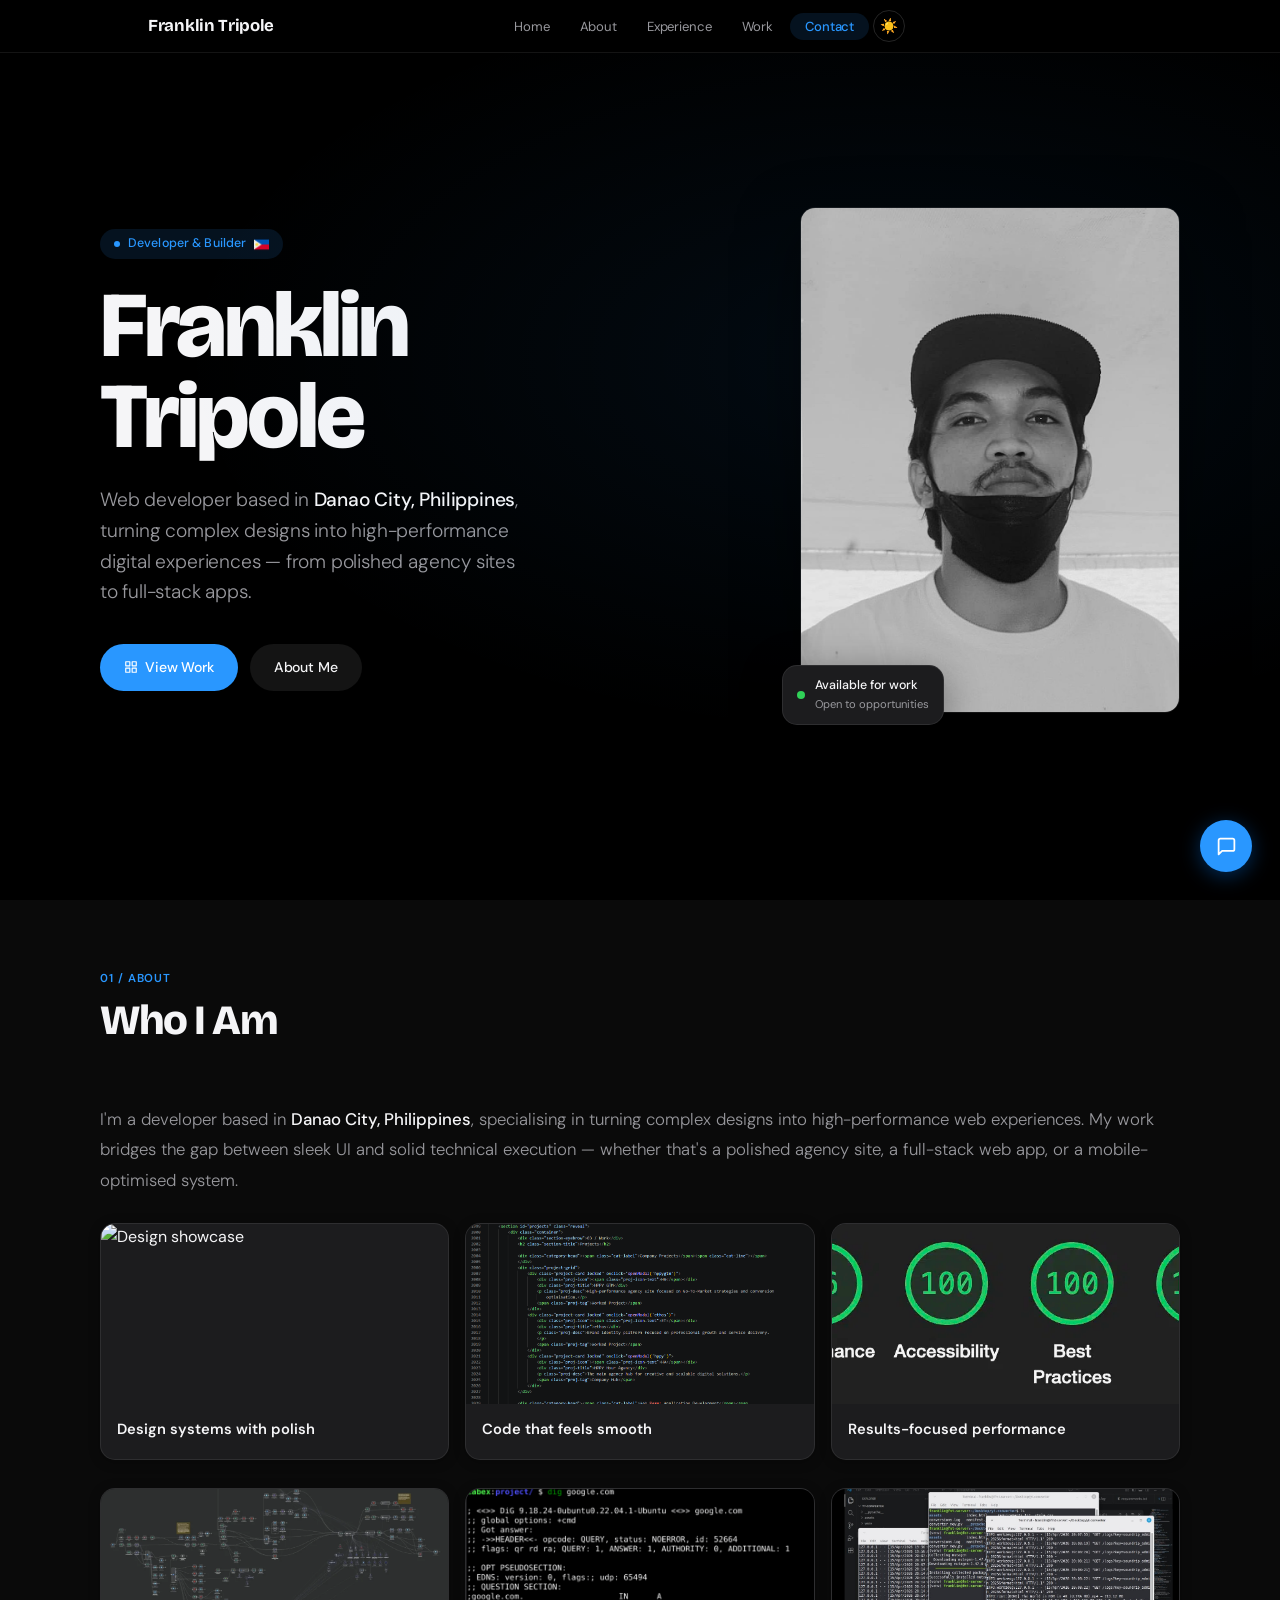
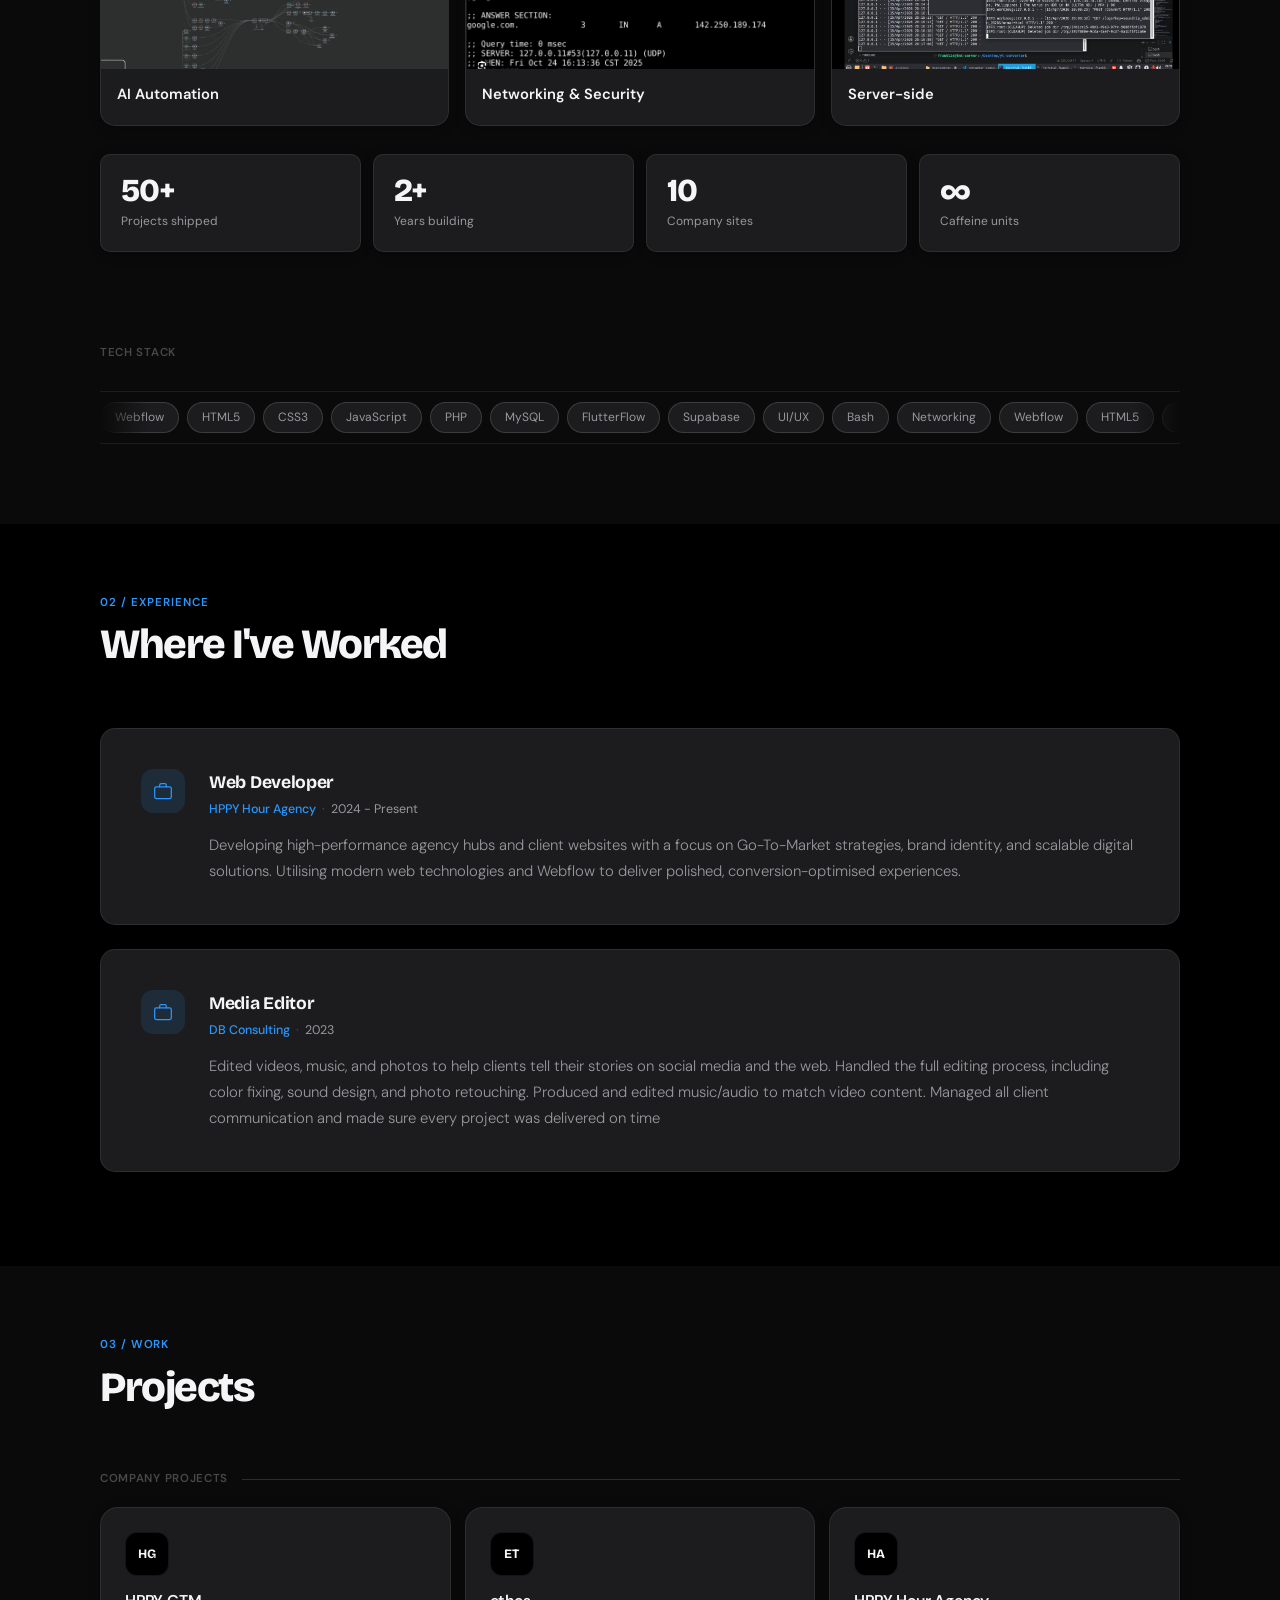
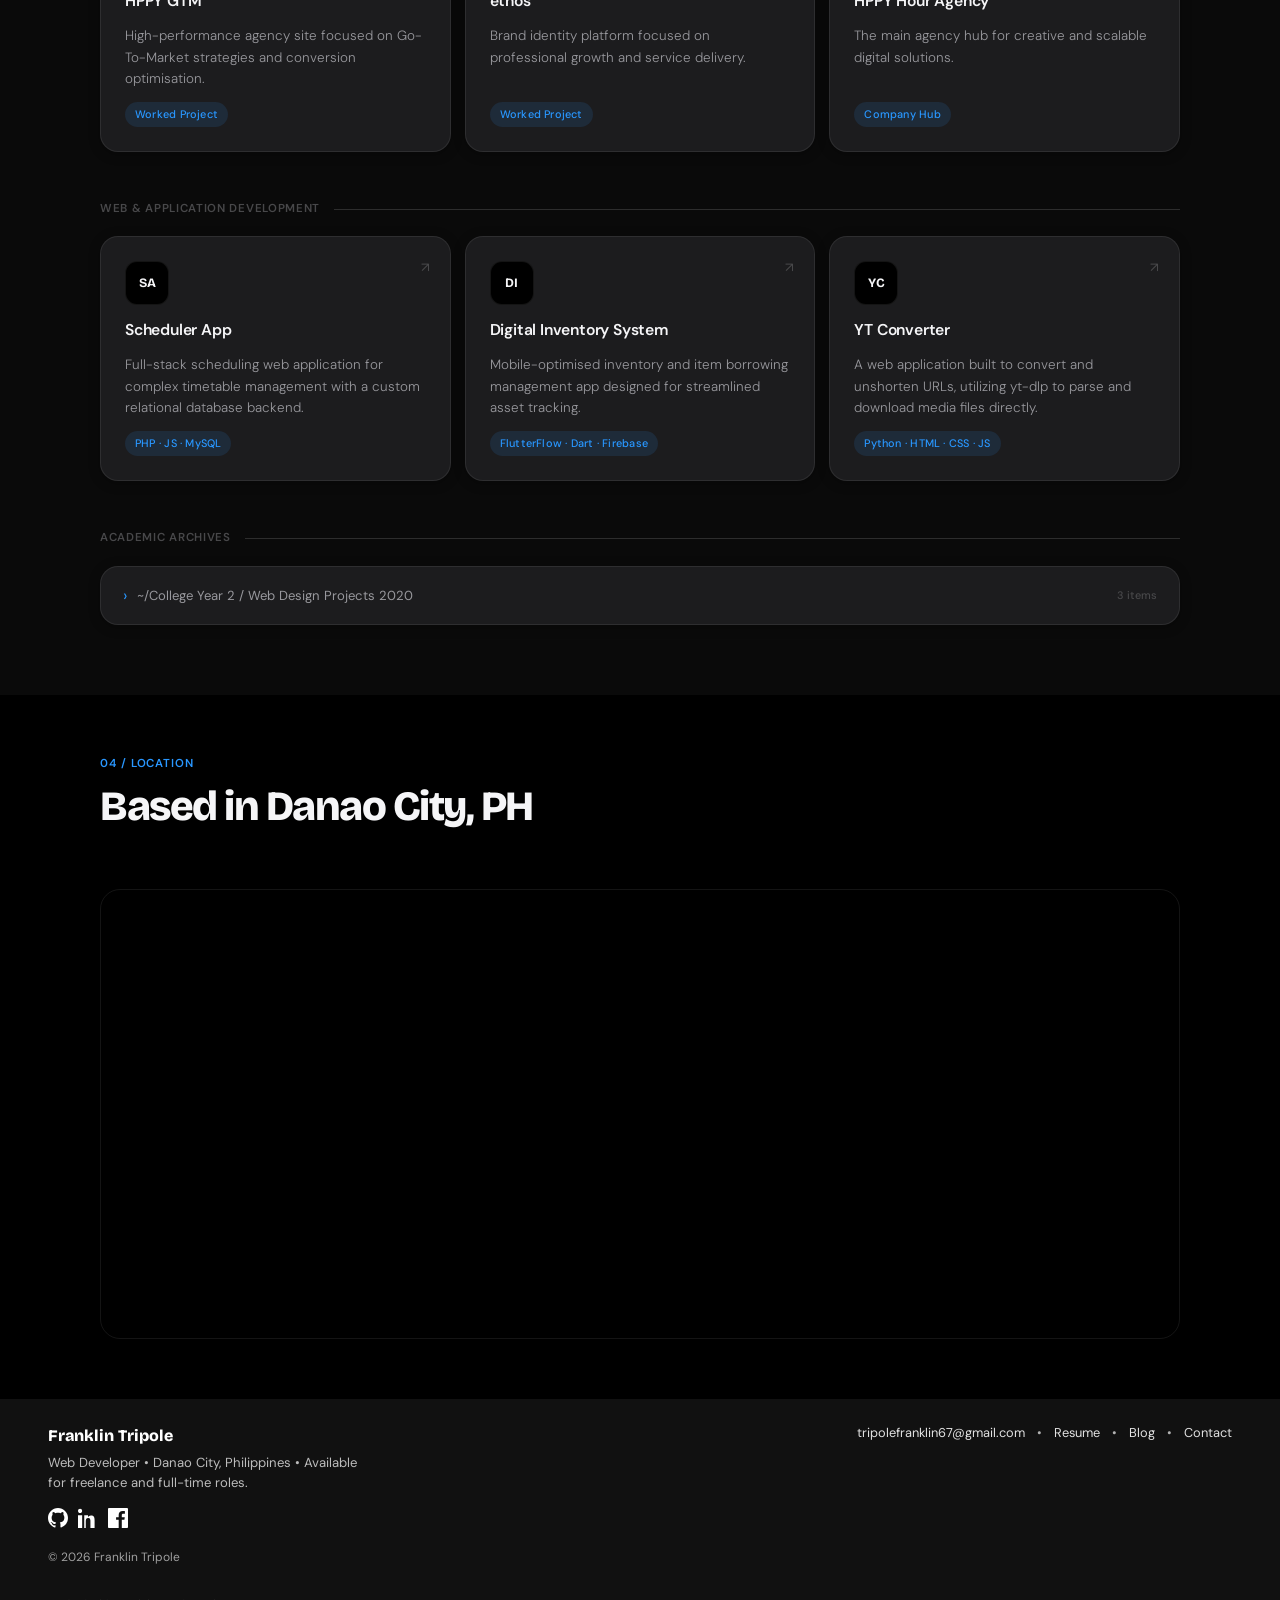
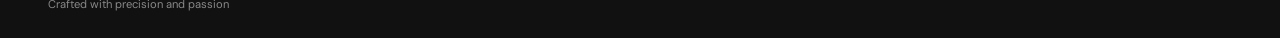
==== commit ae1fa48c: "Update index.html" ====
--- a/index.html
+++ b/index.html
@@ -47,7 +47,7 @@
         <div class="container">
             <div class="hero-grid">
                 <div class="hero-content">
-                    <div class="hero-eyebrow">Developer &amp; Builder <img src="/assets/philippines.png" alt="Philippines Flag"
+                    <div class="hero-eyebrow">Developer &amp; Builder <img src="./assets/philippines.png" alt="Philippines Flag"
                             width="15px" height="auto"></div>
                     <h1 class="hero-name">Franklin<br>Tripole</h1>
                     <p class="hero-subtitle">
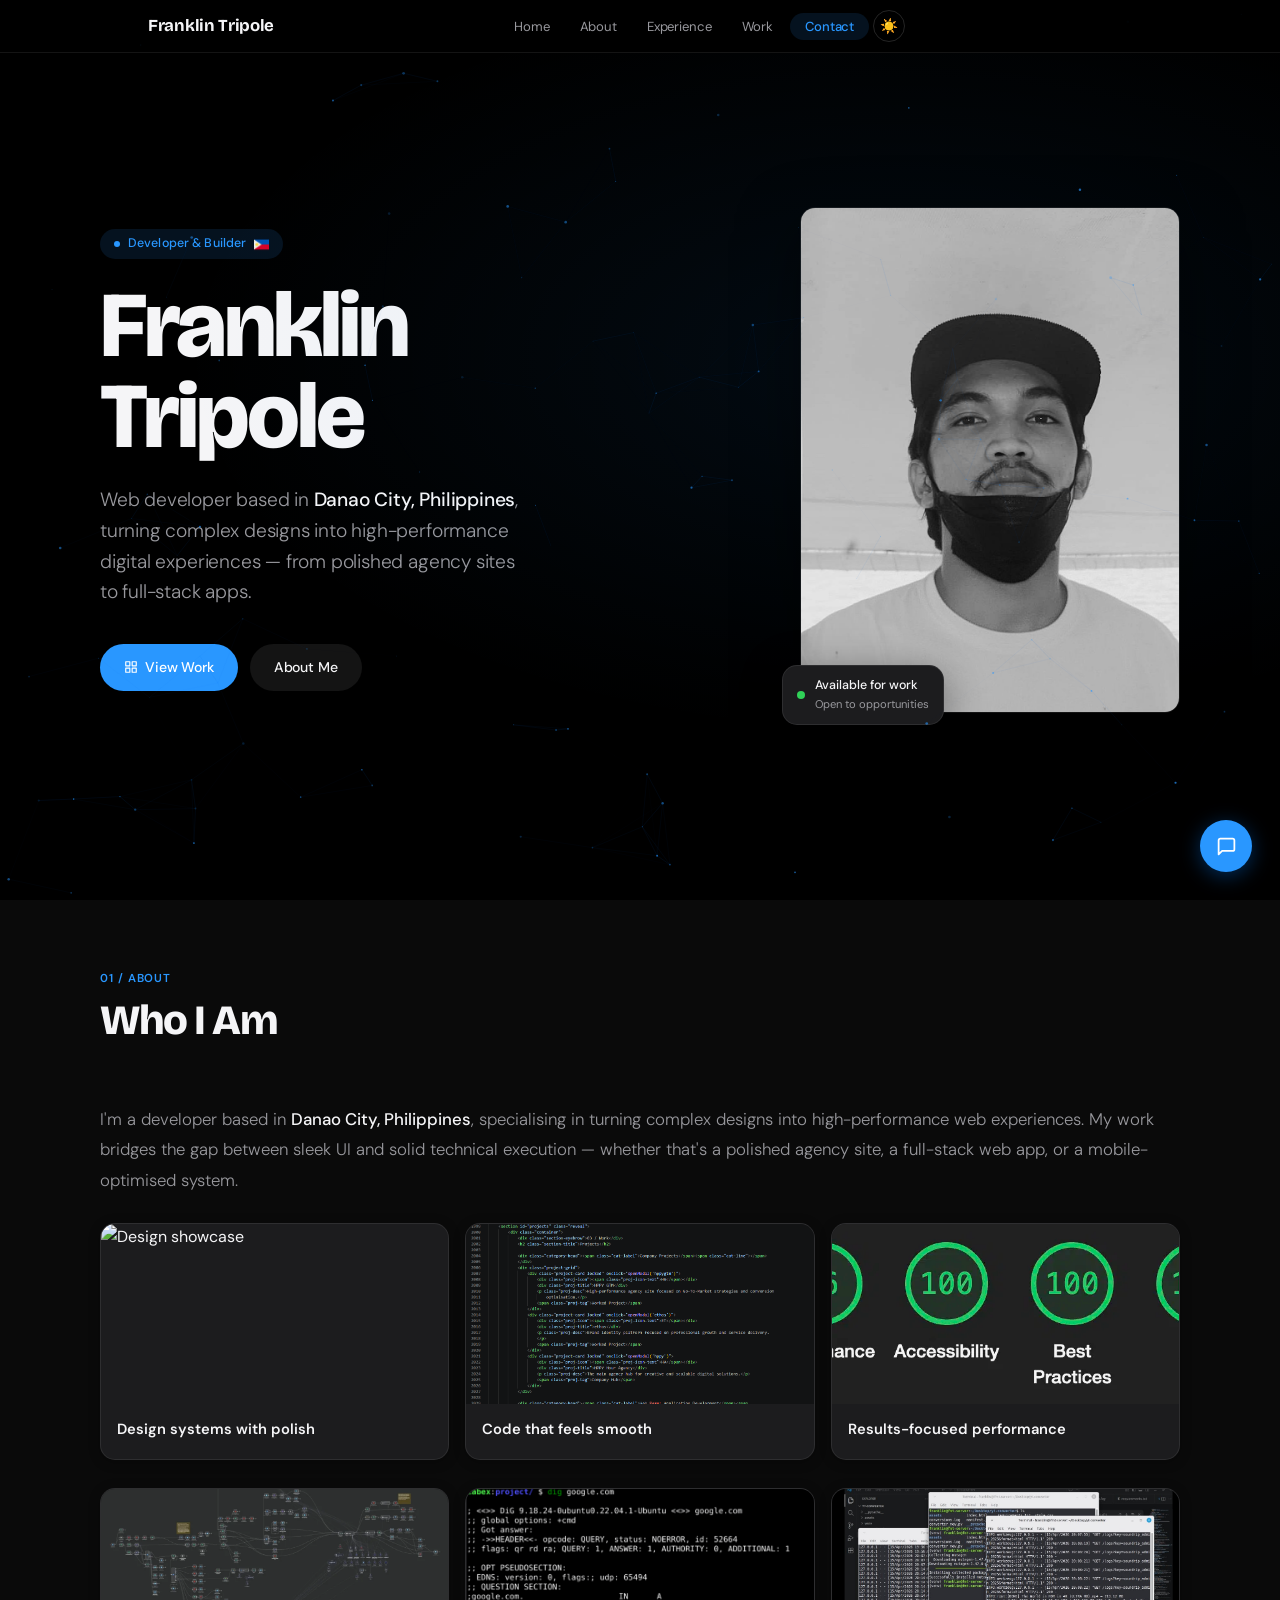
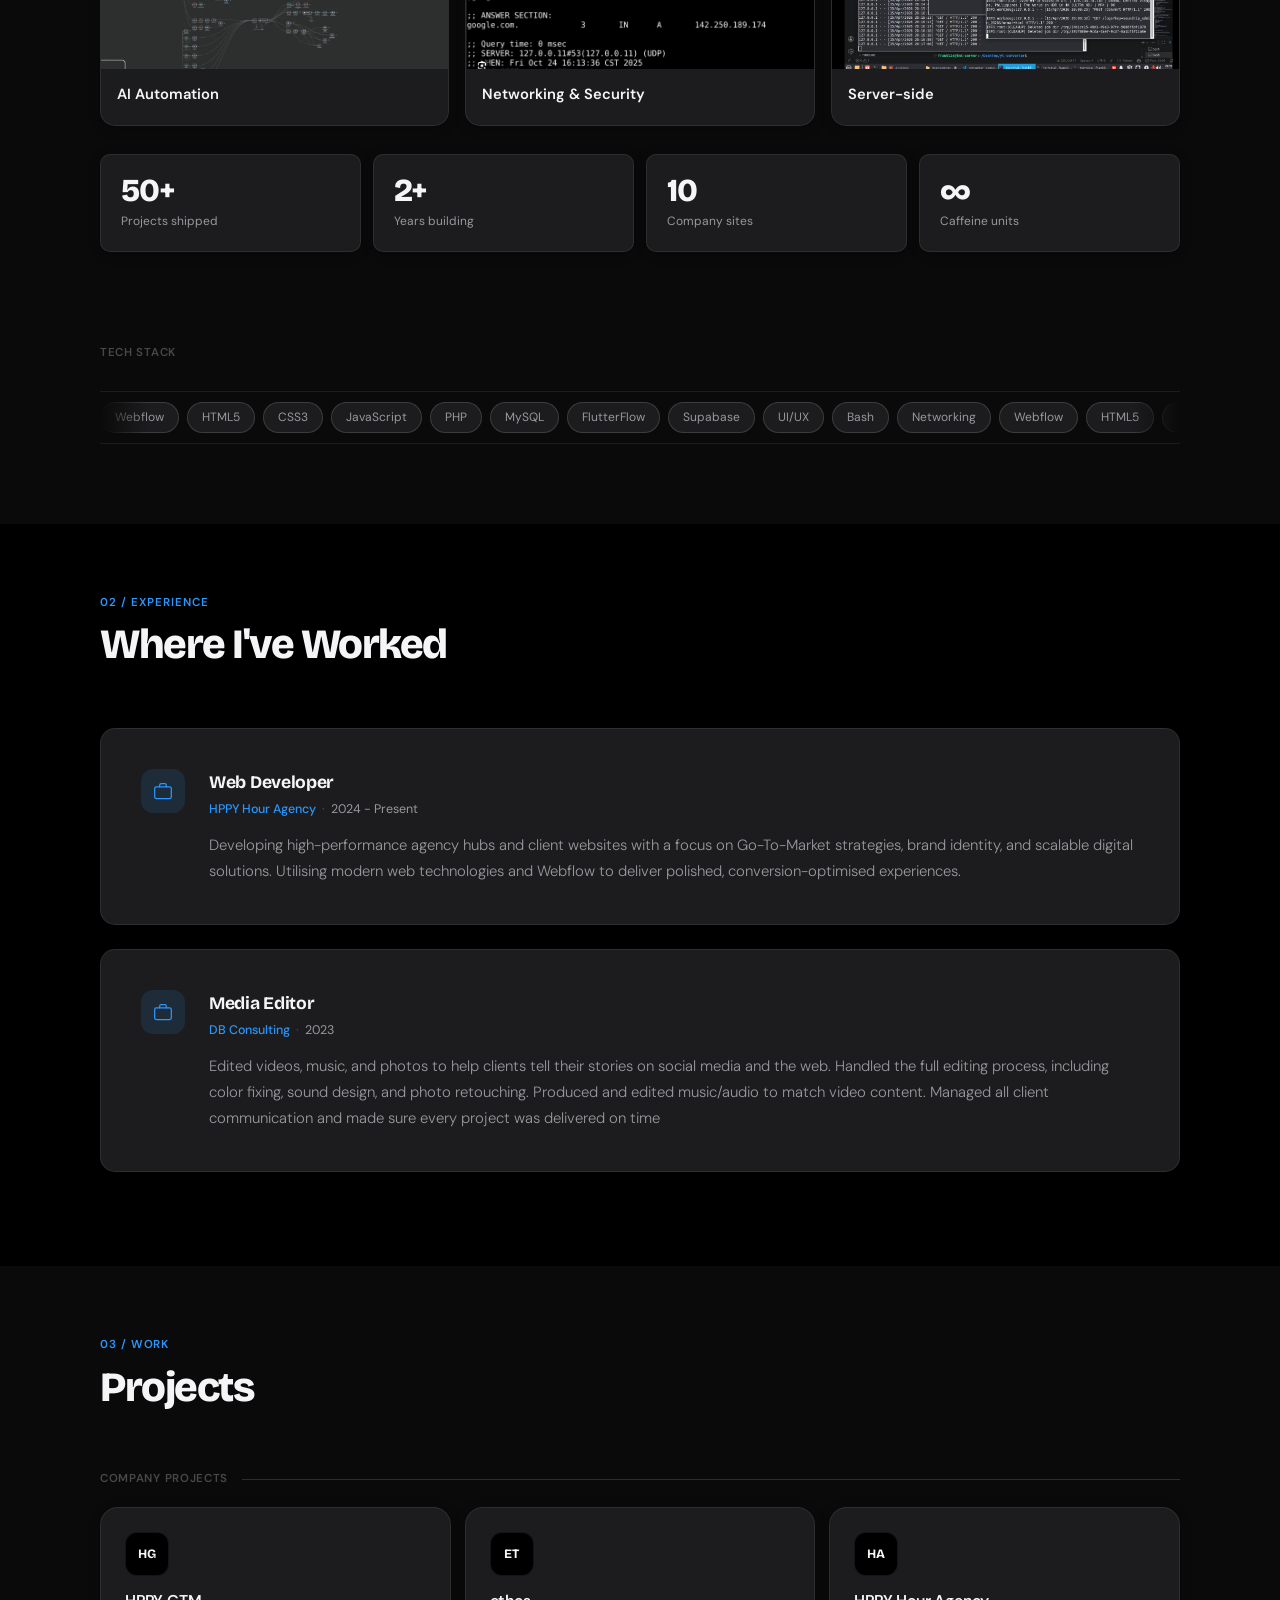
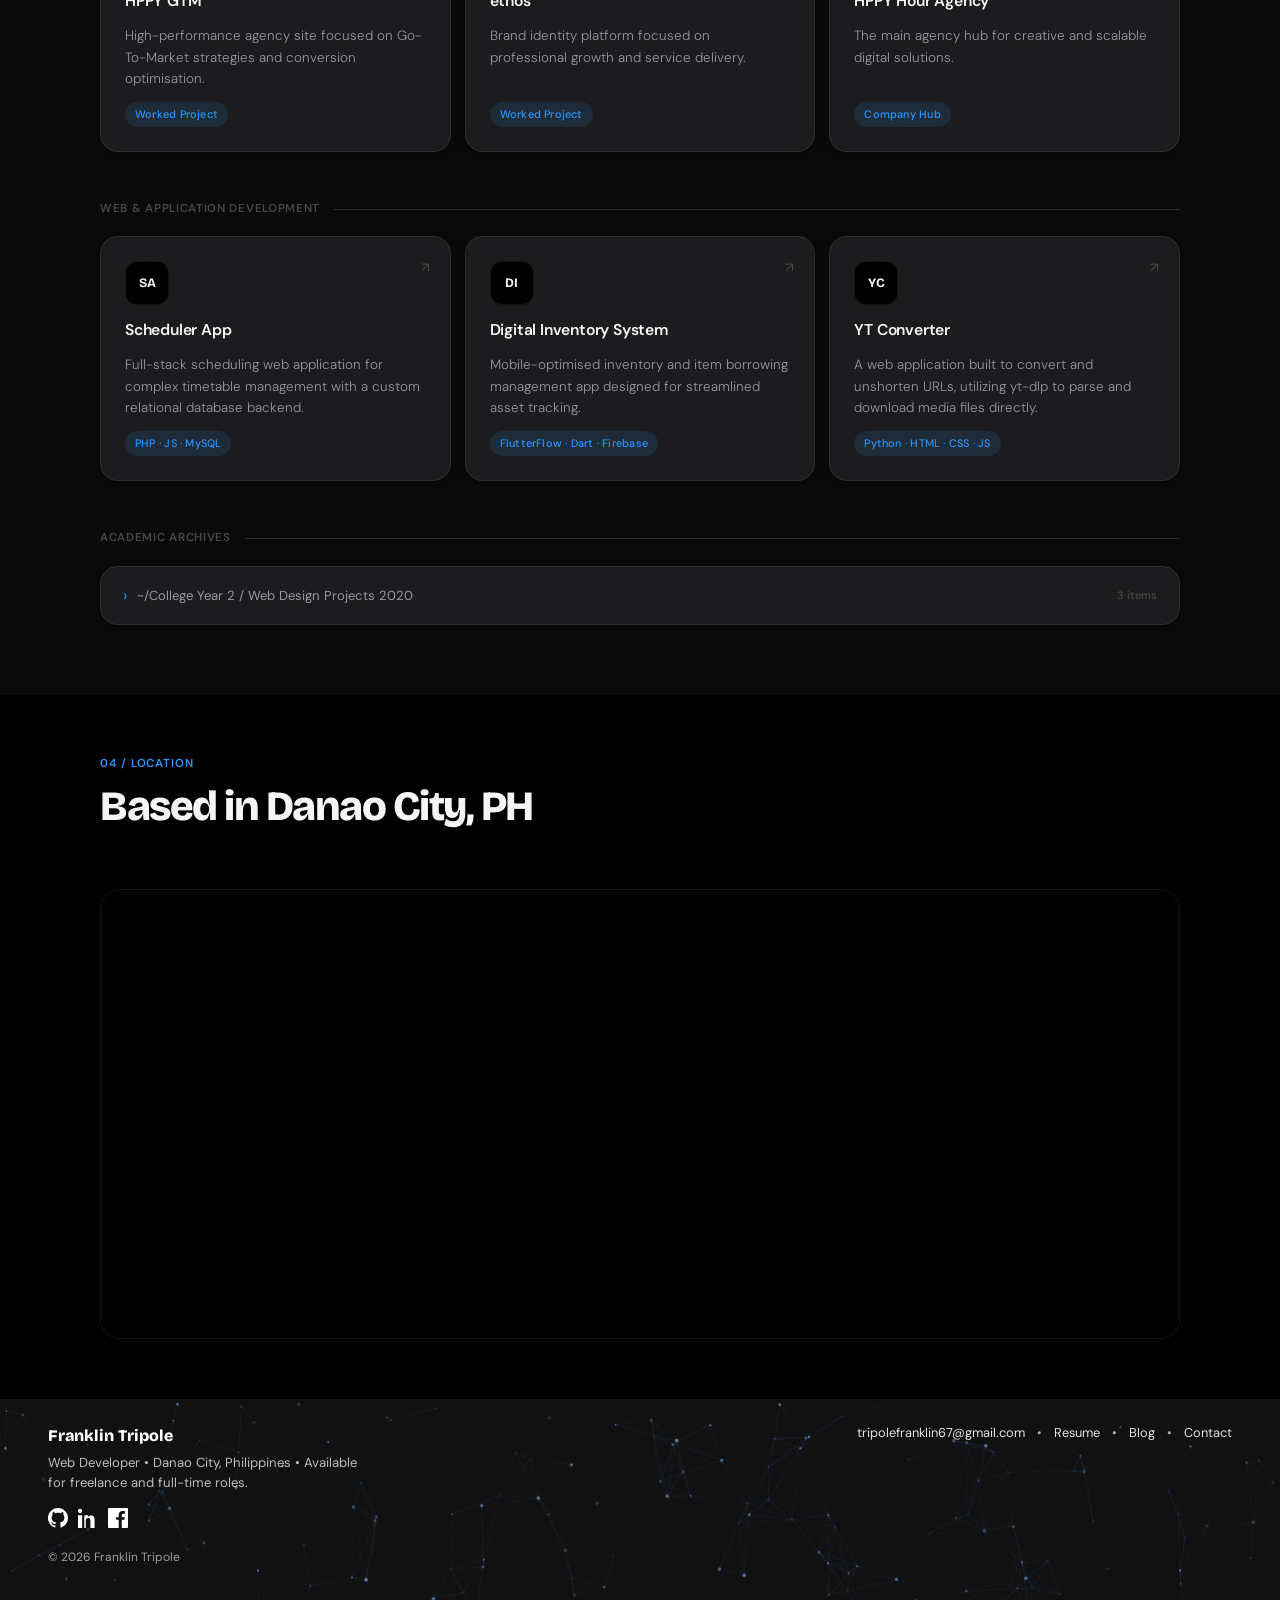
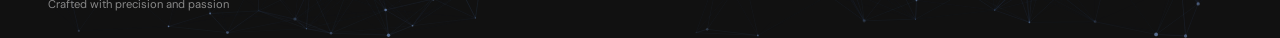
==== commit 27002236: "Rename index to index.html" ====
--- a/index.html
+++ b/index.html
@@ -72,8 +72,8 @@
                     <div class="hero-img-frame">
                         <!-- Image for desktop, fallback for mobile -->
                         <picture>
-                            <source media="(max-width: 800px)" srcset="/assets/franklin-5.jpg">
-                            <img src="/assets/franklin-5.jpg" alt="Franklin Tripole">
+                            <source media="(max-width: 800px)" srcset="./assets/franklin-5.jpg">
+                            <img src="./assets/franklin-5.jpg" alt="Franklin Tripole">
                         </picture>
                     </div>
                     <div class="hero-badge">
@@ -103,30 +103,30 @@
                     </p>
                     <div class="about-visual-grid">
                         <div class="about-card">
-                            <img src="/assets/figma.png" alt="Design showcase">
+                            <img src="./assets/figma.png" alt="Design showcase">
                             <div class="about-card-title">Design systems with polish</div>
                         </div>
                         <div class="about-card">
-                            <img src="/assets/vscode.png" alt="Code workspace">
+                            <img src="./assets/vscode.png" alt="Code workspace">
                             <div class="about-card-title">Code that feels smooth</div>
                         </div>
                         <div class="about-card">
-                            <img src="/assets/seo.webp" alt="Performance metrics">
+                            <img src="./assets/seo.webp" alt="Performance metrics">
                             <div class="about-card-title">Results-focused performance</div>
                         </div>
 
                     </div>
                     <div class="about-visual-grid">
                         <div class="about-card">
-                            <img src="/assets/n8n.webp" alt="Design showcase">
+                            <img src="./assets/n8n.webp" alt="Design showcase">
                             <div class="about-card-title">AI Automation</div>
                         </div>
                         <div class="about-card">
-                            <img src="/assets/networking.png" alt="Code workspace">
+                            <img src="./assets/networking.png" alt="Code workspace">
                             <div class="about-card-title">Networking & Security</div>
                         </div>
                         <div class="about-card">
-                            <img src="/assets/server.png" alt="Performance metrics">
+                            <img src="./assets/server.png" alt="Performance metrics">
                             <div class="about-card-title">Server-side</div>
                         </div>
 
@@ -294,7 +294,7 @@
                 <summary>~/College Year 2 / Web Design Projects 2020 <span class="s-tag">3 items</span></summary>
                 <div class="folder-body">
                     <div class="project-grid">
-                        <a href="https://syskraken.github.io/Real-Estate-Skyline-Seeker/" target="_blank"
+                        <a href="https://frankenstein001.github.io/Real-Estate-Skyline-Seeker/" target="_blank"
                             class="project-card">
                             <div class="proj-icon"><img src="skyline.png" alt="Skyline"></div>
                             <div class="proj-title">Skyline Seeker</div>
@@ -302,14 +302,14 @@
                                 design.</p>
                             <span class="proj-tag">HTML · CSS · JS</span>
                         </a>
-                        <a href="https://syskraken.github.io/vans/" target="_blank" class="project-card">
+                        <a href="https://frankenstein001.github.io/vans/" target="_blank" class="project-card">
                             <div class="proj-icon"><img src="vans.png" alt="Vans"></div>
                             <div class="proj-title">Vans Clone</div>
                             <p class="proj-desc">Landing page recreation with focus on visual design and brand
                                 replication.</p>
                             <span class="proj-tag">HTML · CSS · JS</span>
                         </a>
-                        <a href="https://syskraken.github.io/E-Commerce/" target="_blank" class="project-card">
+                        <a href="https://frankenstein001.github.io/E-Commerce/" target="_blank" class="project-card">
                             <div class="proj-icon"><img src="franklin's-vault.png" alt="E-Commerce"></div>
                             <div class="proj-title">E-Commerce</div>
                             <p class="proj-desc">Full shopping system with cart functionality and a responsive product
--- a/style.css
+++ b/style.css
@@ -1822,4 +1822,4 @@
                 bottom: 14px;
                 right: 10px;
             }
-        }
+        }
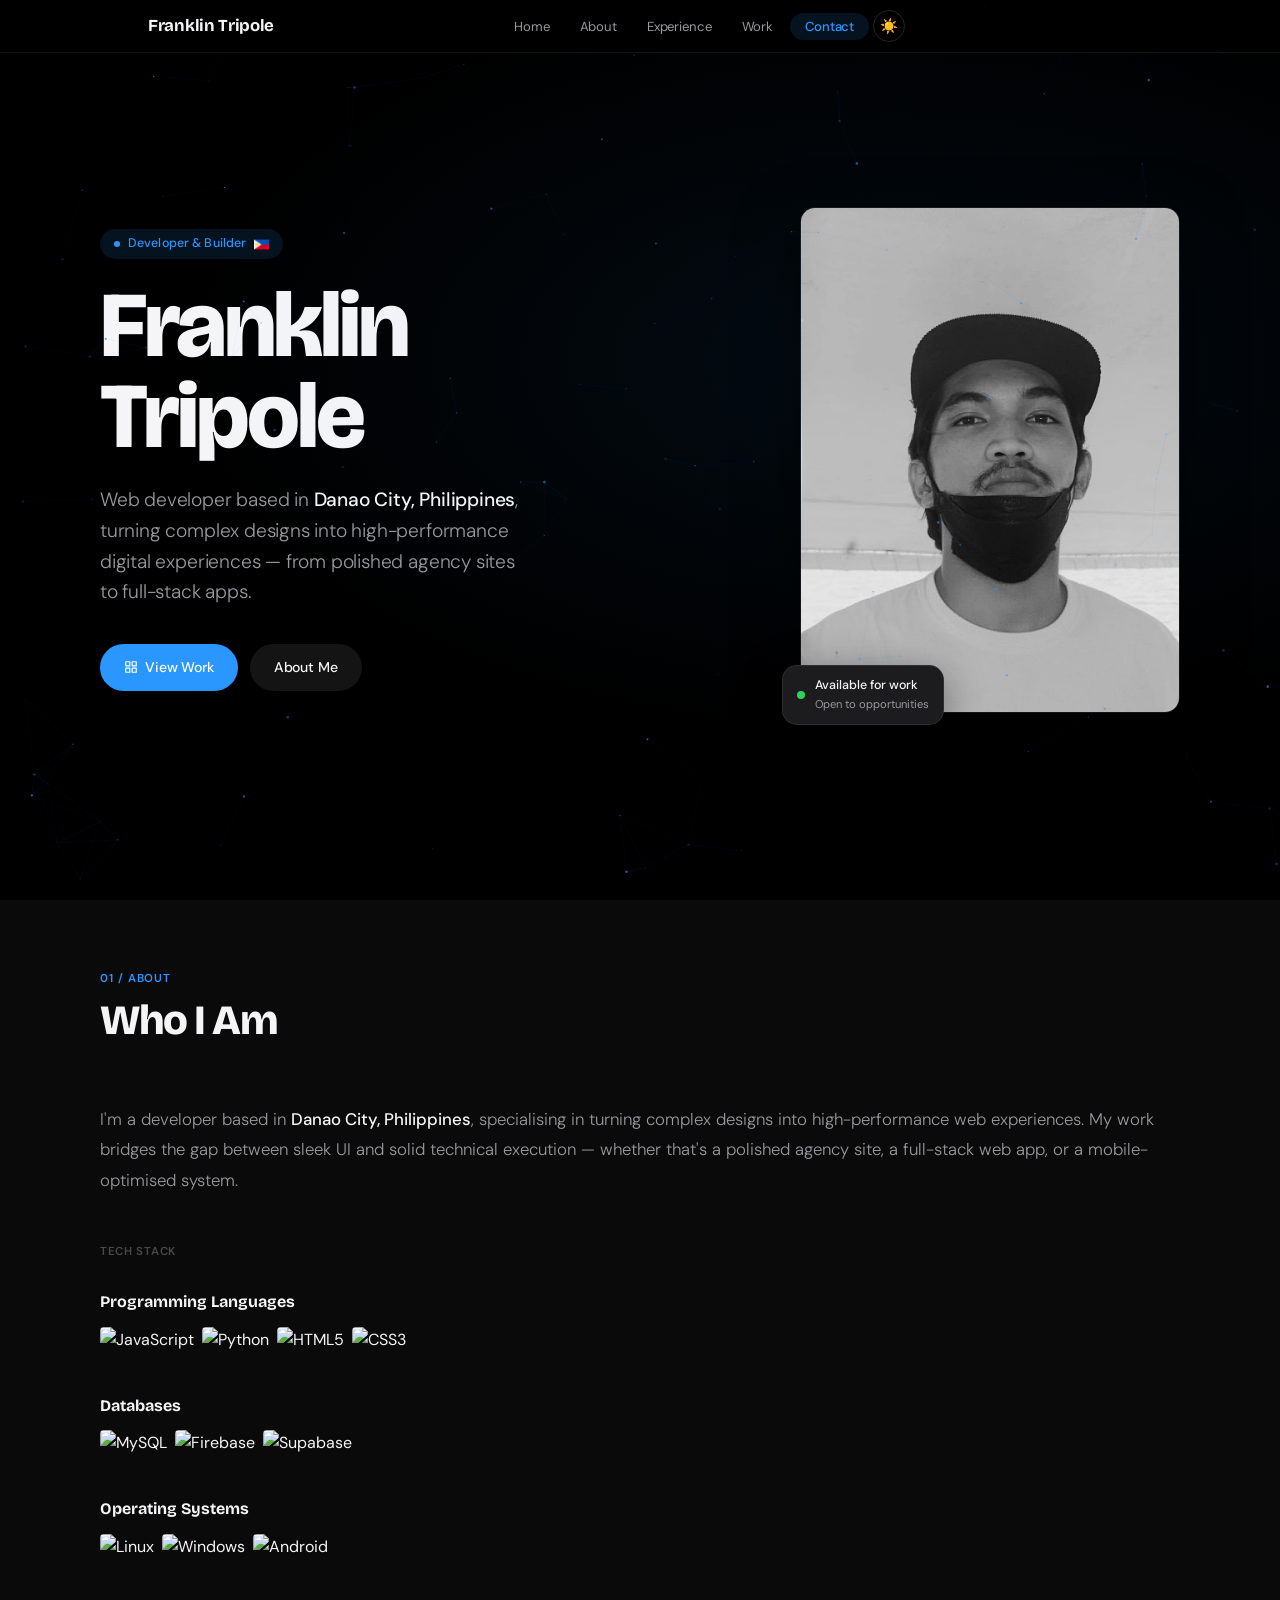
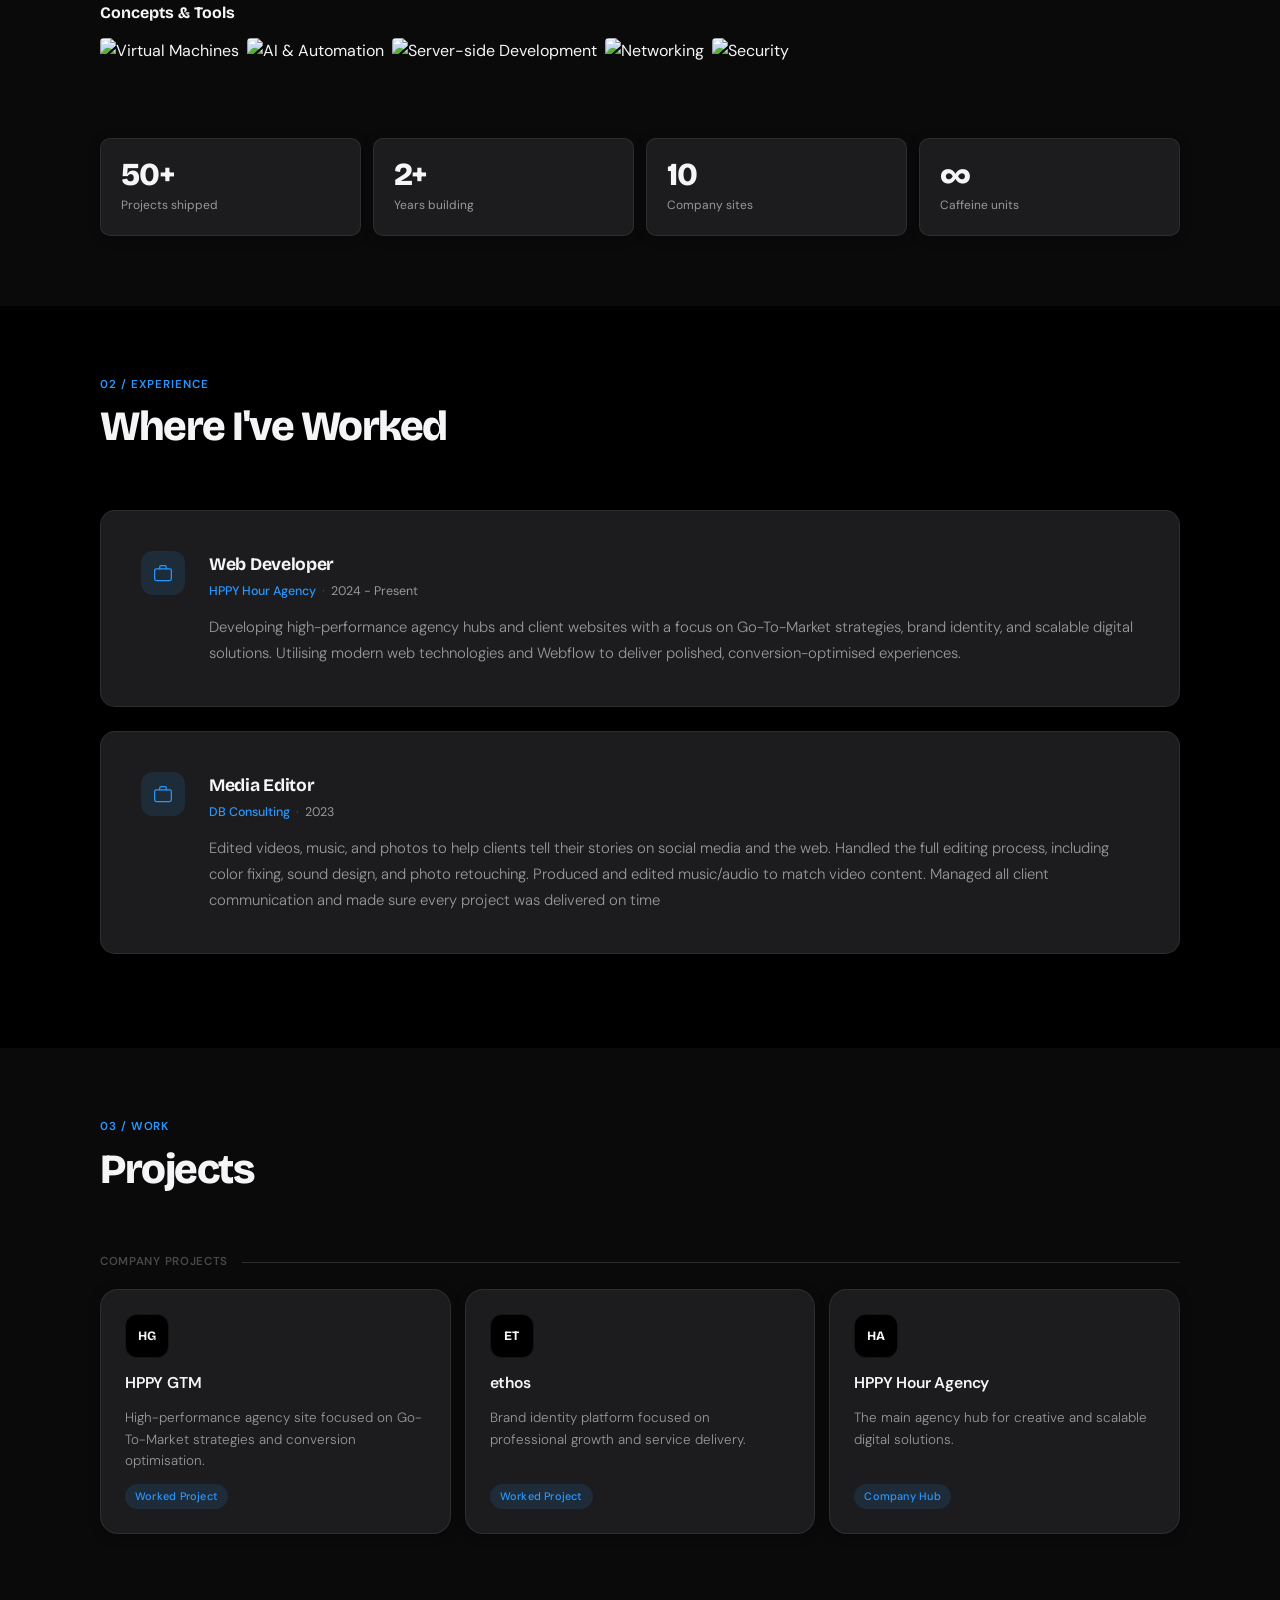
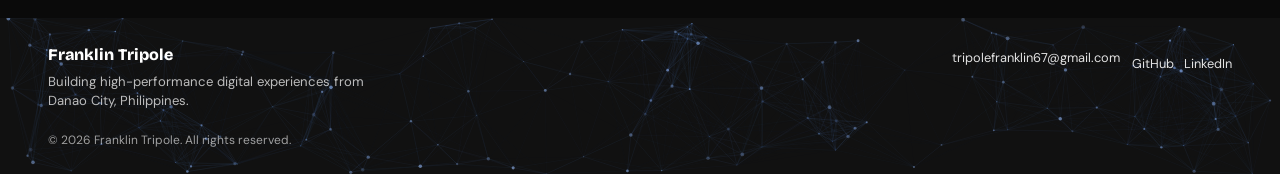
==== commit d8d74802: "Update index.html" ====
--- a/index.html
+++ b/index.html
@@ -11,6 +11,26 @@
         href="https://fonts.googleapis.com/css2?family=Bricolage+Grotesque:opsz,wght@12..96,300;12..96,400;12..96,500;12..96,600;12..96,700;12..96,800&family=DM+Sans:ital,opsz,wght@0,9..40,300;0,9..40,400;0,9..40,500;0,9..40,600;1,9..40,300&display=swap"
         rel="stylesheet">
     <link rel="stylesheet" href="style.css">
+    <style>
+        .tech-category {
+            margin-bottom: 24px;
+        }
+        .tech-category h3 {
+            font-family: 'Bricolage Grotesque', sans-serif;
+            font-size: 1rem;
+            margin-bottom: 12px;
+            color: var(--text);
+        }
+        .badge-grid {
+            display: flex;
+            flex-wrap: wrap;
+            gap: 8px;
+        }
+        .badge-grid img {
+            height: 28px;
+            border-radius: 4px;
+        }
+    </style>
 </head>
 
 <body>
@@ -70,7 +90,6 @@
                 </div>
                 <div class="hero-img-wrap">
                     <div class="hero-img-frame">
-                        <!-- Image for desktop, fallback for mobile -->
                         <picture>
                             <source media="(max-width: 800px)" srcset="./assets/franklin-5.jpg">
                             <img src="./assets/franklin-5.jpg" alt="Franklin Tripole">
@@ -88,6 +107,7 @@
         </div>
         <canvas id="hero-canvas"></canvas>
     </header>
+
     <section id="about" class="reveal">
         <div class="container">
             <div class="section-eyebrow">01 / About</div>
@@ -101,37 +121,51 @@
                         technical execution — whether that's a polished agency site, a full-stack web app, or a
                         mobile-optimised system.
                     </p>
-                    <div class="about-visual-grid">
-                        <div class="about-card">
-                            <img src="./assets/figma.png" alt="Design showcase">
-                            <div class="about-card-title">Design systems with polish</div>
-                        </div>
-                        <div class="about-card">
-                            <img src="./assets/vscode.png" alt="Code workspace">
-                            <div class="about-card-title">Code that feels smooth</div>
-                        </div>
-                        <div class="about-card">
-                            <img src="./assets/seo.webp" alt="Performance metrics">
-                            <div class="about-card-title">Results-focused performance</div>
-                        </div>
-
-                    </div>
-                    <div class="about-visual-grid">
-                        <div class="about-card">
-                            <img src="./assets/n8n.webp" alt="Design showcase">
-                            <div class="about-card-title">AI Automation</div>
-                        </div>
-                        <div class="about-card">
-                            <img src="./assets/networking.png" alt="Code workspace">
-                            <div class="about-card-title">Networking & Security</div>
-                        </div>
-                        <div class="about-card">
-                            <img src="./assets/server.png" alt="Performance metrics">
-                            <div class="about-card-title">Server-side</div>
-                        </div>
-
-                    </div>
-                    <div class="stat-grid">
+                    
+                    <div class="stack-group" style="margin-top: 48px;">
+                        <div class="stack-title">Tech stack</div>
+                        
+                        <div class="tech-category">
+                            <h3>Programming Languages</h3>
+                            <div class="badge-grid">
+                                <img src="https://img.shields.io/badge/JavaScript-F7DF1E?style=for-the-badge&logo=javascript&logoColor=black" alt="JavaScript">
+                                <img src="https://img.shields.io/badge/Python-3776AB?style=for-the-badge&logo=python&logoColor=white" alt="Python">
+                                <img src="https://img.shields.io/badge/HTML5-E34F26?style=for-the-badge&logo=html5&logoColor=white" alt="HTML5">
+                                <img src="https://img.shields.io/badge/CSS3-1572B6?style=for-the-badge&logo=css3&logoColor=white" alt="CSS3">
+                            </div>
+                        </div>
+
+                        <div class="tech-category">
+                            <h3>Databases</h3>
+                            <div class="badge-grid">
+                                <img src="https://img.shields.io/badge/MySQL-4479A1?style=for-the-badge&logo=mysql&logoColor=white" alt="MySQL">
+                                <img src="https://img.shields.io/badge/Firebase-FFCA28?style=for-the-badge&logo=firebase&logoColor=black" alt="Firebase">
+                                <img src="https://img.shields.io/badge/Supabase-3ECF8E?style=for-the-badge&logo=supabase&logoColor=white" alt="Supabase">
+                            </div>
+                        </div>
+
+                        <div class="tech-category">
+                            <h3>Operating Systems</h3>
+                            <div class="badge-grid">
+                                <img src="https://img.shields.io/badge/Linux-FCC624?style=for-the-badge&logo=linux&logoColor=black" alt="Linux">
+                                <img src="https://img.shields.io/badge/Windows-0078D4?style=for-the-badge&logo=windows&logoColor=white" alt="Windows">
+                                <img src="https://img.shields.io/badge/Android-3DDC84?style=for-the-badge&logo=android&logoColor=white" alt="Android">
+                            </div>
+                        </div>
+
+                        <div class="tech-category">
+                            <h3>Concepts & Tools</h3>
+                            <div class="badge-grid">
+                                <img src="https://img.shields.io/badge/Virtual%20Machines-0078D4?style=for-the-badge&logo=virtualbox&logoColor=white" alt="Virtual Machines">
+                                <img src="https://img.shields.io/badge/AI%20%26%20Automation-FF4500?style=for-the-badge&logo=tensorflow&logoColor=white" alt="AI & Automation">
+                                <img src="https://img.shields.io/badge/Server--side%20Development-339933?style=for-the-badge&logo=nodedotjs&logoColor=white" alt="Server-side Development">
+                                <img src="https://img.shields.io/badge/Networking-0078D4?style=for-the-badge&logo=wireshark&logoColor=white" alt="Networking">
+                                <img src="https://img.shields.io/badge/Security-000000?style=for-the-badge&logo=kalilinux&logoColor=white" alt="Security">
+                            </div>
+                        </div>
+                    </div>
+
+                    <div class="stat-grid" style="margin-top: 48px;">
                         <div class="stat-card">
                             <div class="num">50+</div>
                             <div class="lbl">Projects shipped</div>
@@ -148,41 +182,6 @@
                             <div class="num">∞</div>
                             <div class="lbl">Caffeine units</div>
                         </div>
-                    </div>
-                </div>
-                <div>
-                    <div class="stack-group">
-                        <div class="stack-title">Tech stack</div>
-                        <div class="marquee-wrap">
-                            <div class="marquee-inner">
-                                <span class="pill">Webflow</span><span class="pill">HTML5</span><span
-                                    class="pill">CSS3</span><span class="pill">JavaScript</span><span
-                                    class="pill">PHP</span><span class="pill">MySQL</span><span
-                                    class="pill">FlutterFlow</span><span class="pill">Supabase</span><span
-                                    class="pill">UI/UX</span><span class="pill">Bash</span><span
-                                    class="pill">Networking</span>
-                                <span class="pill">Webflow</span><span class="pill">HTML5</span><span
-                                    class="pill">CSS3</span><span class="pill">JavaScript</span><span
-                                    class="pill">PHP</span><span class="pill">MySQL</span><span
-                                    class="pill">FlutterFlow</span><span class="pill">Supabase</span><span
-                                    class="pill">UI/UX</span><span class="pill">Bash</span><span
-                                    class="pill">Networking</span>
-                                <span class="pill">Webflow</span><span class="pill">HTML5</span><span
-                                    class="pill">CSS3</span><span class="pill">JavaScript</span><span
-                                    class="pill">PHP</span><span class="pill">MySQL</span><span
-                                    class="pill">FlutterFlow</span><span class="pill">Supabase</span><span
-                                    class="pill">UI/UX</span><span class="pill">Bash</span><span
-                                    class="pill">Networking</span>
-                            </div>
-                        </div>
-                        <!--
-                    <div class="marquee-wrap" style="margin-top:8px;">
-                        <div class="marquee-inner" style="animation-direction:reverse;animation-duration:30s;">
-                            <span class="pill">Git</span><span class="pill">Figma</span><span class="pill">Responsive Design</span><span class="pill">REST APIs</span><span class="pill">Agile</span><span class="pill">Performance</span><span class="pill">SEO</span><span class="pill">Linux</span>
-                            <span class="pill">Git</span><span class="pill">Figma</span><span class="pill">Responsive Design</span><span class="pill">REST APIs</span><span class="pill">Agile</span><span class="pill">Performance</span><span class="pill">SEO</span><span class="pill">Linux</span>
-                        </div>
-                    </div>
-                    -->
                     </div>
                 </div>
             </div>
@@ -229,7 +228,6 @@
                 </div>
             </div>
         </div>
-
     </section>
 
     <section id="projects" class="reveal">
@@ -261,132 +259,30 @@
                     <span class="proj-tag">Company Hub</span>
                 </div>
             </div>
-
-            <div class="category-head"><span class="cat-label">Web &amp; Application Development</span><span
-                    class="cat-line"></span></div>
-            <div class="project-grid">
-                <a href="https://software-development.42web.io/" target="_blank" class="project-card">
-                    <div class="proj-icon"><span class="proj-icon-text">SA</span></div>
-                    <div class="proj-title">Scheduler App</div>
-                    <p class="proj-desc">Full-stack scheduling web application for complex timetable management with a
-                        custom relational database backend.</p>
-                    <span class="proj-tag">PHP · JS · MySQL</span>
-                </a>
-                <a href="https://digital-borrowing-gz59mo.flutterflow.app/" target="_blank" class="project-card">
-                    <div class="proj-icon"><span class="proj-icon-text">DI</span></div>
-                    <div class="proj-title">Digital Inventory System</div>
-                    <p class="proj-desc">Mobile-optimised inventory and item borrowing management app designed for
-                        streamlined asset tracking.</p>
-                    <span class="proj-tag">FlutterFlow · Dart · Firebase</span>
-                </a>
-                <a href="https://protectiva.site/" target="_blank" class="project-card">
-                    <div class="proj-icon"><span class="proj-icon-text">YC</span></div>
-                    <div class="proj-title">YT Converter</div>
-                    <p class="proj-desc">A web application built to convert and unshorten URLs, utilizing yt-dlp to
-                        parse and download media files directly.</p>
-                    <span class="proj-tag">Python · HTML · CSS · JS</span>
-                </a>
-            </div>
-
-            <div class="category-head"><span class="cat-label">Academic Archives</span><span class="cat-line"></span>
-            </div>
-            <details class="folder">
-                <summary>~/College Year 2 / Web Design Projects 2020 <span class="s-tag">3 items</span></summary>
-                <div class="folder-body">
-                    <div class="project-grid">
-                        <a href="https://frankenstein001.github.io/Real-Estate-Skyline-Seeker/" target="_blank"
-                            class="project-card">
-                            <div class="proj-icon"><img src="skyline.png" alt="Skyline"></div>
-                            <div class="proj-title">Skyline Seeker</div>
-                            <p class="proj-desc">Real estate browser with custom property filtering and modern UI
-                                design.</p>
-                            <span class="proj-tag">HTML · CSS · JS</span>
-                        </a>
-                        <a href="https://frankenstein001.github.io/vans/" target="_blank" class="project-card">
-                            <div class="proj-icon"><img src="vans.png" alt="Vans"></div>
-                            <div class="proj-title">Vans Clone</div>
-                            <p class="proj-desc">Landing page recreation with focus on visual design and brand
-                                replication.</p>
-                            <span class="proj-tag">HTML · CSS · JS</span>
-                        </a>
-                        <a href="https://frankenstein001.github.io/E-Commerce/" target="_blank" class="project-card">
-                            <div class="proj-icon"><img src="franklin's-vault.png" alt="E-Commerce"></div>
-                            <div class="proj-title">E-Commerce</div>
-                            <p class="proj-desc">Full shopping system with cart functionality and a responsive product
-                                grid.</p>
-                            <span class="proj-tag">HTML · CSS · JS</span>
-                        </a>
-                    </div>
-                </div>
-            </details>
         </div>
     </section>
 
-    <section id="location-map" class="reveal" style="padding: 60px 0;">
-        <div class="container">
-            <div class="section-eyebrow">04 / Location</div>
-            <h2 class="section-title">Based in Danao City, PH</h2>
-            <div id="map"
-                style="width: 100%; height: 450px; border-radius: 20px; border: 1px solid var(--border); overflow: hidden;">
-            </div>
-        </div>
-    </section>
-
-    <footer>
+    <footer id="contact">
         <canvas id="footer-canvas"></canvas>
         <div class="footer-brand">
-            <a href="#home" class="footer-logo">Franklin Tripole</a>
-            <p class="footer-text">Web Developer • Danao City, Philippines • Available for freelance and full-time
-                roles.</p>
-            <div class="footer-links">
-                <a href="https://github.com/syskraken/" target="_blank" rel="noreferrer" aria-label="GitHub">
-                    <svg viewBox="0 0 24 24" fill="currentColor" aria-hidden="true">
-                        <path
-                            d="M12 0C5.37 0 0 5.37 0 12c0 5.3 3.438 9.8 8.205 11.385.6.11.82-.26.82-.577 0-.285-.01-1.04-.015-2.04-3.338.726-4.042-1.61-4.042-1.61-.547-1.387-1.335-1.756-1.335-1.756-1.09-.745.082-.73.082-.73 1.205.084 1.84 1.238 1.84 1.238 1.07 1.834 2.807 1.304 3.492.997.108-.775.418-1.305.76-1.605-2.665-.305-5.466-1.334-5.466-5.93 0-1.31.47-2.38 1.235-3.22-.124-.303-.535-1.525.115-3.176 0 0 1.005-.322 3.3 1.23.955-.265 1.98-.398 3-.404 1.02.006 2.045.14 3 .404 2.28-1.552 3.285-1.23 3.285-1.23.655 1.65.245 2.873.12 3.176.77.84 1.23 1.91 1.23 3.22 0 4.61-2.805 5.625-5.475 5.92.43.37.82 1.096.82 2.21 0 1.595-.015 2.88-.015 3.27 0 .315.21.69.825.575C20.565 21.795 24 17.295 24 12c0-6.63-5.37-12-12-12z" />
-                    </svg>
-                </a>
-                <a href="https://www.linkedin.com/in/franklin-tripole-157736320" target="_blank" rel="noreferrer"
-                    aria-label="LinkedIn">
-                    <svg viewBox="0 0 24 24" fill="currentColor" aria-hidden="true">
-                        <path
-                            d="M4.98 3.5C4.98 4.88 3.87 6 2.5 6S0 4.88 0 3.5 1.12 1 2.5 1s2.48 1.12 2.48 2.5zM0 8.82h4.99V24H0V8.82zm7.5 0H12v2.14h.07c.49-.92 1.68-1.9 3.46-1.9 3.7 0 4.38 2.44 4.38 5.6V24h-4.99v-7.8c0-1.86-.03-4.27-2.6-4.27-2.6 0-3 2.04-3 4.14V24H7.5V8.82z" />
-                    </svg>
-                </a>
-                <a href="https://www.facebook.com/franklin.tripole.3" target="_blank" rel="noreferrer"
-                    aria-label="Facebook">
-                    <svg viewBox="0 0 24 24" fill="currentColor" aria-hidden="true">
-                        <path
-                            d="M22.675 0H1.325C.593 0 0 .593 0 1.326V22.68c0 .73.593 1.32 1.325 1.32h11.495v-9.84H9.692V11.13h3.128V8.413c0-3.1 1.892-4.788 4.658-4.788 1.325 0 2.466.1 2.797.144v3.24l-1.92.001c-1.504 0-1.796.715-1.796 1.763v2.31h3.59l-.467 3.03h-3.123V24h6.116c.73 0 1.324-.59 1.324-1.32V1.326C24 .593 23.405 0 22.675 0z" />
-                    </svg>
-                </a>
-            </div>
+            <a href="#" class="footer-logo">Franklin Tripole</a>
+            <p class="footer-text">Building high-performance digital experiences from Danao City, Philippines.</p>
         </div>
         <div class="footer-meta">
             <a href="mailto:tripolefranklin67@gmail.com">tripolefranklin67@gmail.com</a>
-            <span>•</span>
-            <a href="resume.pdf" target="_blank">Resume</a>
-            <span>•</span>
-            <a href="https://blog.frankenstein001.dev" target="_blank">Blog</a>
-            <span>•</span>
-            <a href="contact.html">Contact</a>
-        </div>
-        <span class="footer-copy">© 2026 Franklin Tripole</span>
-        <div class="footer-tagline">Crafted with precision and passion</div>
+            <div class="footer-links">
+                <a href="https://github.com/syskraken" target="_blank">GitHub</a>
+                <a href="https://linkedin.com" target="_blank">LinkedIn</a>
+            </div>
+        </div>
+        <div class="footer-copy">© 2026 Franklin Tripole. All rights reserved.</div>
     </footer>
 
-    <!-- Modal -->
-    <div id="proj-modal" class="modal-backdrop" onclick="closeModal()">
-        <div class="modal-box" onclick="event.stopPropagation()">
+    <div class="modal-backdrop" id="proj-modal">
+        <div class="modal-box">
             <div class="modal-bar">
                 <div class="modal-dots"><span></span><span></span><span></span></div>
-                <span class="modal-title" id="modal-title"></span>
-                <button class="modal-expand" id="modal-expand" onclick="toggleExpand()" title="Expand media">
-                    <svg id="expand-icon" viewBox="0 0 24 24" fill="none" stroke="currentColor" stroke-width="2"
-                        stroke-linecap="round" stroke-linejoin="round" style="width:13px;height:13px">
-                        <path
-                            d="M8 3H5a2 2 0 0 0-2 2v3m18 0V5a2 2 0 0 0-2-2h-3m0 18h3a2 2 0 0 0 2-2v-3M3 16v3a2 2 0 0 0 2 2h3" />
-                    </svg>
-                </button>
+                <div class="modal-title" id="modal-title-bar">Project Details</div>
                 <button class="modal-close" onclick="closeModal()">✕</button>
             </div>
             <div class="modal-columns">
@@ -394,7 +290,7 @@
                     <div class="modal-header-row">
                         <div class="modal-proj-icon" id="modal-icon"></div>
                         <div>
-                            <div class="modal-proj-name" id="modal-proj-name"></div>
+                            <div class="modal-proj-name" id="modal-name"></div>
                             <div class="modal-tag" id="modal-tag"></div>
                         </div>
                     </div>
@@ -409,100 +305,13 @@
         </div>
     </div>
 
-    <!-- Chatbot -->
-    <div class="chat-widget" id="chat-widget">
-        <div class="chat-panel" id="chat-panel">
-            <div class="chat-header">
-                <div class="chat-avatar">FT</div>
-                <div class="chat-header-info">
-                    <div class="chat-header-name">Ask about Franklin</div>
-                    <div class="chat-header-status">AI · Online</div>
-                </div>
-            </div>
-            <div class="chat-messages" id="chat-messages">
-                <div class="chat-msg bot">
-                    <div class="chat-bubble">Hey! I'm Franklin's AI assistant. Ask me anything about his skills,
-                        projects, or experience. 👋</div>
-                </div>
-            </div>
-            <div class="chat-suggestions" id="chat-suggestions">
-                <button class="chat-suggestion" onclick="sendSuggestion(this)">What tech does he use?</button>
-                <button class="chat-suggestion" onclick="sendSuggestion(this)">Tell me about his projects</button>
-                <button class="chat-suggestion" onclick="sendSuggestion(this)">Is he available for hire?</button>
-            </div>
-            <div class="chat-input-row">
-                <textarea class="chat-input" id="chat-input" placeholder="Ask about Franklin..." rows="1"></textarea>
-                <button class="chat-send" id="chat-send" onclick="sendMessage()">
-                    <svg viewBox="0 0 24 24" fill="none" stroke="currentColor" stroke-width="2.5" stroke-linecap="round"
-                        stroke-linejoin="round">
-                        <line x1="22" y1="2" x2="11" y2="13" />
-                        <polygon points="22 2 15 22 11 13 2 9 22 2" />
-                    </svg>
-                </button>
-            </div>
-        </div>
-        <button class="chat-toggle" id="chat-toggle" onclick="toggleChat()" title="Ask about Franklin">
-            <svg class="icon-chat" viewBox="0 0 24 24" fill="none" stroke="currentColor" stroke-width="2"
-                stroke-linecap="round" stroke-linejoin="round">
-                <path d="M21 15a2 2 0 0 1-2 2H7l-4 4V5a2 2 0 0 1 2-2h14a2 2 0 0 1 2 2z" />
-            </svg>
-            <svg class="icon-close" viewBox="0 0 24 24" fill="none" stroke="currentColor" stroke-width="2.5"
-                stroke-linecap="round">
-                <line x1="18" y1="6" x2="6" y2="18" />
-                <line x1="6" y1="6" x2="18" y2="18" />
-            </svg>
-        </button>
-    </div>
-
-    <!-- Load Google Maps API -->
-    <script async
-        src="https://maps.googleapis.com/maps/api/js?key=AIzaSyCtrD5bCZHCrm9AV2QzqTdJWbWh3UUpbWA&callback=initMap"></script>
-
     <script>
-        function initMap() {
-            // Exact coordinates for Danao City, Cebu
-            const danaoCity = { lat: 10.5199, lng: 124.0272 };
-            
-            const map = new google.maps.Map(document.getElementById("map"), {
-                center: danaoCity,
-                zoom: 14, // Closer zoom for city view
-                disableDefaultUI: false, // Keeps zoom controls visible
-                styles: [
-                    { "featureType": "all", "elementType": "all", "stylers": [{ "saturation": -80 }, { "lightness": 10 }] },
-                    { "featureType": "water", "elementType": "geometry", "stylers": [{ "color": "#1a1a1a" }] }
-                ]
-            });
-
-            // Add a custom marker for your location
-            const marker = new google.maps.Marker({
-                position: danaoCity,
-                map: map,
-                title: "Franklin Tripole | Danao City",
-                animation: google.maps.Animation.DROP
-            });
-
-            // Optional: Add a simple popup (InfoWindow)
-            const infoWindow = new google.maps.InfoWindow({
-                content: '<div style="color:#000; padding:5px;"><b>Franklin Tripole</b><br>Danao City, Cebu</div>'
-            });
-
-            marker.addListener("click", () => {
-                infoWindow.open(map, marker);
-            });
-        }
-    </script>
-
-    <script>
-
-
-
         (function () {
             const canvas = document.getElementById('footer-canvas');
             const ctx = canvas.getContext('2d');
             const footer = canvas.closest('footer');
             if (!footer) return;
             let W, H, stars = [], raf;
-
             let linkDistance = 110;
             let starCount = 160;
 
@@ -517,7 +326,6 @@
                 const mobile = window.matchMedia('(max-width: 640px)').matches;
                 starCount = mobile ? 70 : 160;
                 linkDistance = mobile ? 70 : 110;
-                // re-scatter stars to fill new size
                 stars = [];
                 for (let i = 0; i < starCount; i++) stars.push(mkStar());
             }
@@ -563,23 +371,17 @@
                 raf = requestAnimationFrame(draw);
             }
 
-            // ResizeObserver fires whenever the footer's size changes
             const ro = new ResizeObserver(() => { resize(); });
             ro.observe(footer);
-
-            // Also init once the page is fully loaded
             window.addEventListener('load', () => { resize(); cancelAnimationFrame(raf); draw(); });
-
             resize();
             draw();
         })();
 
-        /* Hero neural network */
         (function () {
             const canvas = document.getElementById('hero-canvas');
             const ctx = canvas.getContext('2d');
             let W = canvas.width, H = canvas.height, stars = [], raf;
-
             let linkDistance = 100;
             let starCount = 120;
 
@@ -594,7 +396,6 @@
                 const mobile = window.matchMedia('(max-width: 640px)').matches;
                 starCount = mobile ? 60 : 120;
                 linkDistance = mobile ? 60 : 100;
-                // re-scatter stars
                 stars = [];
                 for (let i = 0; i < starCount; i++) stars.push(mkStar());
             }
@@ -640,23 +441,18 @@
                 raf = requestAnimationFrame(draw);
             }
 
-            // ResizeObserver for canvas size changes
             const ro = new ResizeObserver(() => { resize(); });
             ro.observe(canvas);
-
             window.addEventListener('load', () => { resize(); draw(); });
-
             resize();
             draw();
         })();
 
-        /* Scroll reveal */
-        const ro = new IntersectionObserver(entries => {
+        const revealObserver = new IntersectionObserver(entries => {
             entries.forEach(e => { if (e.isIntersecting) e.target.classList.add('visible'); });
         }, { threshold: 0.07 });
-        document.querySelectorAll('.reveal').forEach(r => ro.observe(r));
-
-        /* Theme — default dark */
+        document.querySelectorAll('.reveal').forEach(r => revealObserver.observe(r));
+
         const root = document.documentElement;
         const td = document.getElementById('theme-toggle');
         const tm = document.getElementById('theme-toggle-mob');
@@ -669,13 +465,11 @@
         setTheme(localStorage.getItem('ft_theme') !== 'light');
         [td, tm].forEach(b => b.addEventListener('click', () => setTheme(root.dataset.theme !== 'dark')));
 
-        /* Hamburger */
         const ham = document.getElementById('hamburger');
         const mob = document.getElementById('mobile-menu');
         ham.addEventListener('click', () => { ham.classList.toggle('open'); mob.classList.toggle('open'); });
         document.querySelectorAll('.mob-link').forEach(l => l.addEventListener('click', () => { ham.classList.remove('open'); mob.classList.remove('open'); }));
 
-        /* Modal */
         const modalData = {
             hppygtm: {
                 name: "HPPY GTM", icon: '<span class="proj-icon-text">HG</span>', tag: "Worked Project",
@@ -697,107 +491,24 @@
             }
         };
 
-        function buildVideo(src) {
-            const panel = document.getElementById('modal-right');
-            panel.innerHTML = '';
-            if (!src) {
-                panel.innerHTML = '<div class="video-placeholder"><span class="ph-icon">🎬</span><span>Video coming soon</span></div>';
-                return;
-            }
-            const wrap = document.createElement('div'); wrap.className = 'video-wrap';
-            const bg = document.createElement('video'); bg.src = src; bg.className = 'video-bg'; bg.muted = true; bg.loop = true; bg.playsInline = true; bg.preload = 'metadata'; bg.setAttribute('aria-hidden', 'true'); bg.tabIndex = -1;
-            const vid = document.createElement('video'); vid.src = src; vid.className = 'modal-video'; vid.controls = true; vid.muted = true; vid.loop = true; vid.playsInline = true; vid.preload = 'metadata';
-            vid.addEventListener('play', () => bg.play());
-            vid.addEventListener('pause', () => bg.pause());
-            vid.addEventListener('seeked', () => { bg.currentTime = vid.currentTime; });
-            wrap.appendChild(bg); wrap.appendChild(vid); panel.appendChild(wrap);
-        }
-
         function openModal(id) {
-            const d = modalData[id]; if (!d) return;
-            document.getElementById('modal-title').textContent = d.name + ' — project info';
-            document.getElementById('modal-icon').innerHTML = d.icon;
-            document.getElementById('modal-proj-name').textContent = d.name;
-            document.getElementById('modal-tag').textContent = d.tag;
-            document.getElementById('modal-desc').textContent = d.desc;
-            document.getElementById('modal-role').textContent = d.role;
-            buildVideo(d.video || '');
+            const data = modalData[id];
+            if (!data) return;
+            document.getElementById('modal-name').textContent = data.name;
+            document.getElementById('modal-icon').innerHTML = data.icon;
+            document.getElementById('modal-tag').textContent = data.tag;
+            document.getElementById('modal-desc').textContent = data.desc;
+            document.getElementById('modal-role').textContent = data.role;
             document.getElementById('proj-modal').classList.add('open');
             document.body.classList.add('modal-open');
         }
 
-        var isExpanded = false;
-        function toggleExpand() {
-            isExpanded = !isExpanded;
-            document.getElementById('proj-modal').querySelector('.modal-box').classList.toggle('expanded', isExpanded);
-            document.getElementById('expand-icon').innerHTML = isExpanded
-                ? '<path d="M8 3v3a2 2 0 0 1-2 2H3m18 0h-3a2 2 0 0 1-2-2V3m0 18v-3a2 2 0 0 0 2-2h3M3 16h3a2 2 0 0 0 2 2v3"/>'
-                : '<path d="M8 3H5a2 2 0 0 0-2 2v3m18 0V5a2 2 0 0 0-2-2h-3m0 18h3a2 2 0 0 0 2-2v-3M3 16v3a2 2 0 0 0 2 2h3"/>';
-        }
-
         function closeModal() {
-            document.querySelectorAll('#modal-right video').forEach(v => v.pause());
             document.getElementById('proj-modal').classList.remove('open');
             document.body.classList.remove('modal-open');
-            if (isExpanded) { isExpanded = false; document.getElementById('proj-modal').querySelector('.modal-box').classList.remove('expanded'); }
-        }
+        }
+
         document.addEventListener('keydown', e => { if (e.key === 'Escape') closeModal(); });
-
-        /* Chatbot */
-        var FRANKLIN_SYSTEM = "You are an AI assistant on Franklin Tripole's portfolio. Only answer questions about Franklin. Be friendly and concise.\n\nFRANKLIN'S INFO:\nName: Franklin Tripole\nLocation: Danao City, Central Visayas, Philippines\nRole: Web Developer\nEmployer: HPPY Hour Agency (Web Developer)\n\nSkills: HTML5, CSS3, JavaScript, Webflow, PHP, MySQL, FlutterFlow, Supabase, Bash, Git, Figma, UI/UX, Networking, Responsive Design, Performance Optimization.\n\nProjects:\n1. HPPY GTM - Agency GTM strategy site. Franklin did the full Webflow build, layout, animations, CMS, performance.\n2. Ethos - Brand identity platform. Franklin built it in Webflow with visual identity system and responsive layouts.\n3. HPPY Hour Agency - Main agency hub. Franklin is core developer, handles Webflow build and maintenance.\n4. Scheduler App - Full-stack scheduling app (PHP, JS, MySQL).\n5. Digital Inventory System - Mobile inventory app (FlutterFlow, Supabase).\n6. Skyline Seeker - Real estate browser (HTML, CSS, JS).\n7. Vans Clone - Brand landing page recreation (HTML, CSS, JS).\n8. E-Commerce - Shopping system with cart (HTML, CSS, JS).\n\nAvailability: Open to freelance and full-time opportunities.\nContact: tripolefranklin67@gmail.com\nGitHub: syskraken.github.io\n\nRules: Only answer about Franklin. Redirect off-topic questions. Never invent information. For rates say he is open to discussion.";
-        var chatHistory = [];
-        var chatLoading = false;
-
-        function toggleChat() { var w = document.getElementById('chat-widget'); w.classList.toggle('open'); if (w.classList.contains('open')) setTimeout(() => document.getElementById('chat-input').focus(), 350); }
-        function sendSuggestion(btn) { document.getElementById('chat-input').value = btn.textContent; document.getElementById('chat-suggestions').style.display = 'none'; sendMessage(); }
-        function appendMessage(role, text) { var m = document.getElementById('chat-messages'); var msg = document.createElement('div'); msg.className = 'chat-msg ' + role; var b = document.createElement('div'); b.className = 'chat-bubble'; b.textContent = text; msg.appendChild(b); m.appendChild(msg); m.scrollTop = m.scrollHeight; }
-        function showTyping() { var m = document.getElementById('chat-messages'); var el = document.createElement('div'); el.className = 'chat-msg bot'; el.id = 'typing-indicator'; el.innerHTML = '<div class="typing-indicator"><span></span><span></span><span></span></div>'; m.appendChild(el); m.scrollTop = m.scrollHeight; }
-        function hideTyping() { var el = document.getElementById('typing-indicator'); if (el) el.remove(); }
-
-        async function sendMessage() {
-            if (chatLoading) return;
-            var input = document.getElementById('chat-input');
-            var text = input.value.trim(); if (!text) return;
-            input.value = ''; input.style.height = 'auto';
-            document.getElementById('chat-suggestions').style.display = 'none';
-            appendMessage('user', text);
-            chatHistory.push({ role: 'user', content: text });
-            chatLoading = true; document.getElementById('chat-send').disabled = true; showTyping();
-            try {
-                var res = await fetch('https://api.anthropic.com/v1/messages', { method: 'POST', headers: { 'Content-Type': 'application/json' }, body: JSON.stringify({ model: 'claude-sonnet-4-20250514', max_tokens: 1000, system: FRANKLIN_SYSTEM, messages: chatHistory }) });
-                var data = await res.json();
-                var reply = (data.content && data.content[0] && data.content[0].text) ? data.content[0].text : "Sorry, I couldn't get a response. Try again!";
-                chatHistory.push({ role: 'assistant', content: reply });
-                hideTyping(); appendMessage('bot', reply);
-            } catch (err) { hideTyping(); appendMessage('bot', 'Oops, something went wrong. Please try again.'); }
-            chatLoading = false; document.getElementById('chat-send').disabled = false;
-        }
-
-        document.getElementById('chat-input').addEventListener('keydown', function (e) { if (e.key === 'Enter' && !e.shiftKey) { e.preventDefault(); sendMessage(); } });
-        document.getElementById('chat-input').addEventListener('input', function () { this.style.height = 'auto'; this.style.height = Math.min(this.scrollHeight, 100) + 'px'; });
-
-        async function loadPageCounter() {
-            try {
-                const res = await fetch('https://api.counterapi.dev/v1/frankenstein001/portfolio_v2');
-                if (!res.ok) return;
-                const data = await res.json();
-                const count = data.value ?? data.count ?? data.total ?? 0;
-                const el = document.getElementById('page-count');
-                if (el) el.textContent = count;
-            } catch (err) {
-                // silent fail
-            }
-        }
-        loadPageCounter();
-
-        /* Discord ping */
-        const webhookUrl = "https://discord.com/api/webhooks/1487812551684133096/Aw5Va-HdSAD5Z0sG5ik3UtprXFS_7RF-KNWMPFaUh8YpAZ30Va0e016-7bcJOdh81bOI";
-        if (!sessionStorage.getItem('vp')) {
-            fetch('https://ipapi.co/json/').then(r => r.json()).then(d => {
-                fetch(webhookUrl, { method: 'POST', headers: { 'Content-Type': 'application/json' }, body: JSON.stringify({ content: `**New Portfolio Visitor**\n**City:** ${d.city || 'Unknown'}\n**Country:** ${d.country_name || 'Unknown'}\n**ISP:** ${d.org || 'Unknown'}\n**Time:** ${new Date().toLocaleTimeString()}` }) });
-                sessionStorage.setItem('vp', '1');
-            }).catch(() => { fetch(webhookUrl, { method: 'POST', headers: { 'Content-Type': 'application/json' }, body: JSON.stringify({ content: '**New Portfolio Visitor** *(location hidden)*' }) }); sessionStorage.setItem('vp', '1'); });
-        }
     </script>
 </body>
 
--- a/style.css
+++ b/style.css
@@ -61,7 +61,6 @@
 
         body.modal-open {
             overflow: hidden !important;
-            touch-action: none;
         }
 
         ::-webkit-scrollbar {
@@ -135,8 +134,6 @@
             padding: 5px 13px;
             border-radius: 20px;
             transition: color .2s, background .2s;
-            pointer-events: auto;
-            touch-action: manipulation;
         }
 
         .nav-links a:hover {
@@ -169,8 +166,6 @@
             justify-content: center;
             transition: background .2s, transform .2s;
             flex-shrink: 0;
-            pointer-events: auto;
-            touch-action: manipulation;
         }
 
         #theme-toggle:hover {
@@ -189,8 +184,6 @@
             border-radius: 50%;
             align-items: center;
             justify-content: center;
-            pointer-events: auto;
-            touch-action: manipulation;
         }
 
         .hamburger {
@@ -202,8 +195,6 @@
             border-radius: 8px;
             flex-direction: column;
             gap: 4px;
-            pointer-events: auto;
-            touch-action: manipulation;
         }
 
         .hamburger span {
@@ -241,7 +232,6 @@
             flex-direction: column;
             gap: 2px;
             z-index: 999;
-            pointer-events: auto;
         }
 
         [data-theme="dark"] .mobile-menu {
@@ -258,9 +248,7 @@
             font-size: .9rem;
             padding: 11px 12px;
             border-radius: 10px;
-            pointer-events: auto;
             transition: color .2s, background .2s;
-            touch-action: manipulation;
         }
 
         .mobile-menu a:hover {
@@ -292,10 +280,9 @@
             left: 0;
             width: 100%;
             height: 100%;
-            pointer-events: none;
+         /*   pointer-events: none;*/
             z-index: 0;
             display: block;
-            touch-action: none;
         }
 
         header::before {
@@ -816,10 +803,8 @@
             transition: transform .35s var(--ease), box-shadow .35s, border-color .3s;
             cursor: pointer;
             position: relative;
-            pointer-events: auto;
             overflow: hidden;
             box-shadow: var(--shadow-sm);
-            touch-action: manipulation;
         }
 
         .project-card::after {
@@ -980,8 +965,6 @@
             pointer-events: none;
             z-index: 0;
             display: block;
-            image-rendering: crisp-edges;
-            touch-action: none;
         }
 
         footer>*:not(#footer-canvas) {
@@ -1186,7 +1169,6 @@
             opacity: 0;
             pointer-events: none;
             transition: opacity .35s ease;
-            touch-action: manipulation;
         }
 
         .modal-backdrop.open {
@@ -1207,7 +1189,6 @@
             flex-direction: column;
             transform: translateY(24px) scale(.97);
             transition: transform .4s var(--ease), opacity .35s;
-            pointer-events: auto;
             box-shadow: 0 40px 120px rgba(0, 0, 0, .3);
             opacity: 0;
             flex-shrink: 0;
@@ -1260,8 +1241,6 @@
             align-items: center;
             justify-content: center;
             transition: all .2s;
-            pointer-events: auto;
-            touch-action: manipulation;
         }
 
         .modal-close:hover {
@@ -1283,8 +1262,6 @@
             justify-content: center;
             transition: all .2s;
             margin-right: 4px;
-            pointer-events: auto;
-            touch-action: manipulation;
         }
 
         .modal-expand:hover {
@@ -1555,6 +1532,7 @@
             transform-origin: bottom right;
             opacity: 0;
             pointer-events: none;
+            display: none;
             transition: transform .35s var(--ease), opacity .3s;
         }
 
@@ -1562,6 +1540,7 @@
             transform: translateY(0) scale(1);
             opacity: 1;
             pointer-events: all;
+            display: flex;
         }
 
         .chat-header {
@@ -1822,4 +1801,4 @@
                 bottom: 14px;
                 right: 10px;
             }
-        }+        }
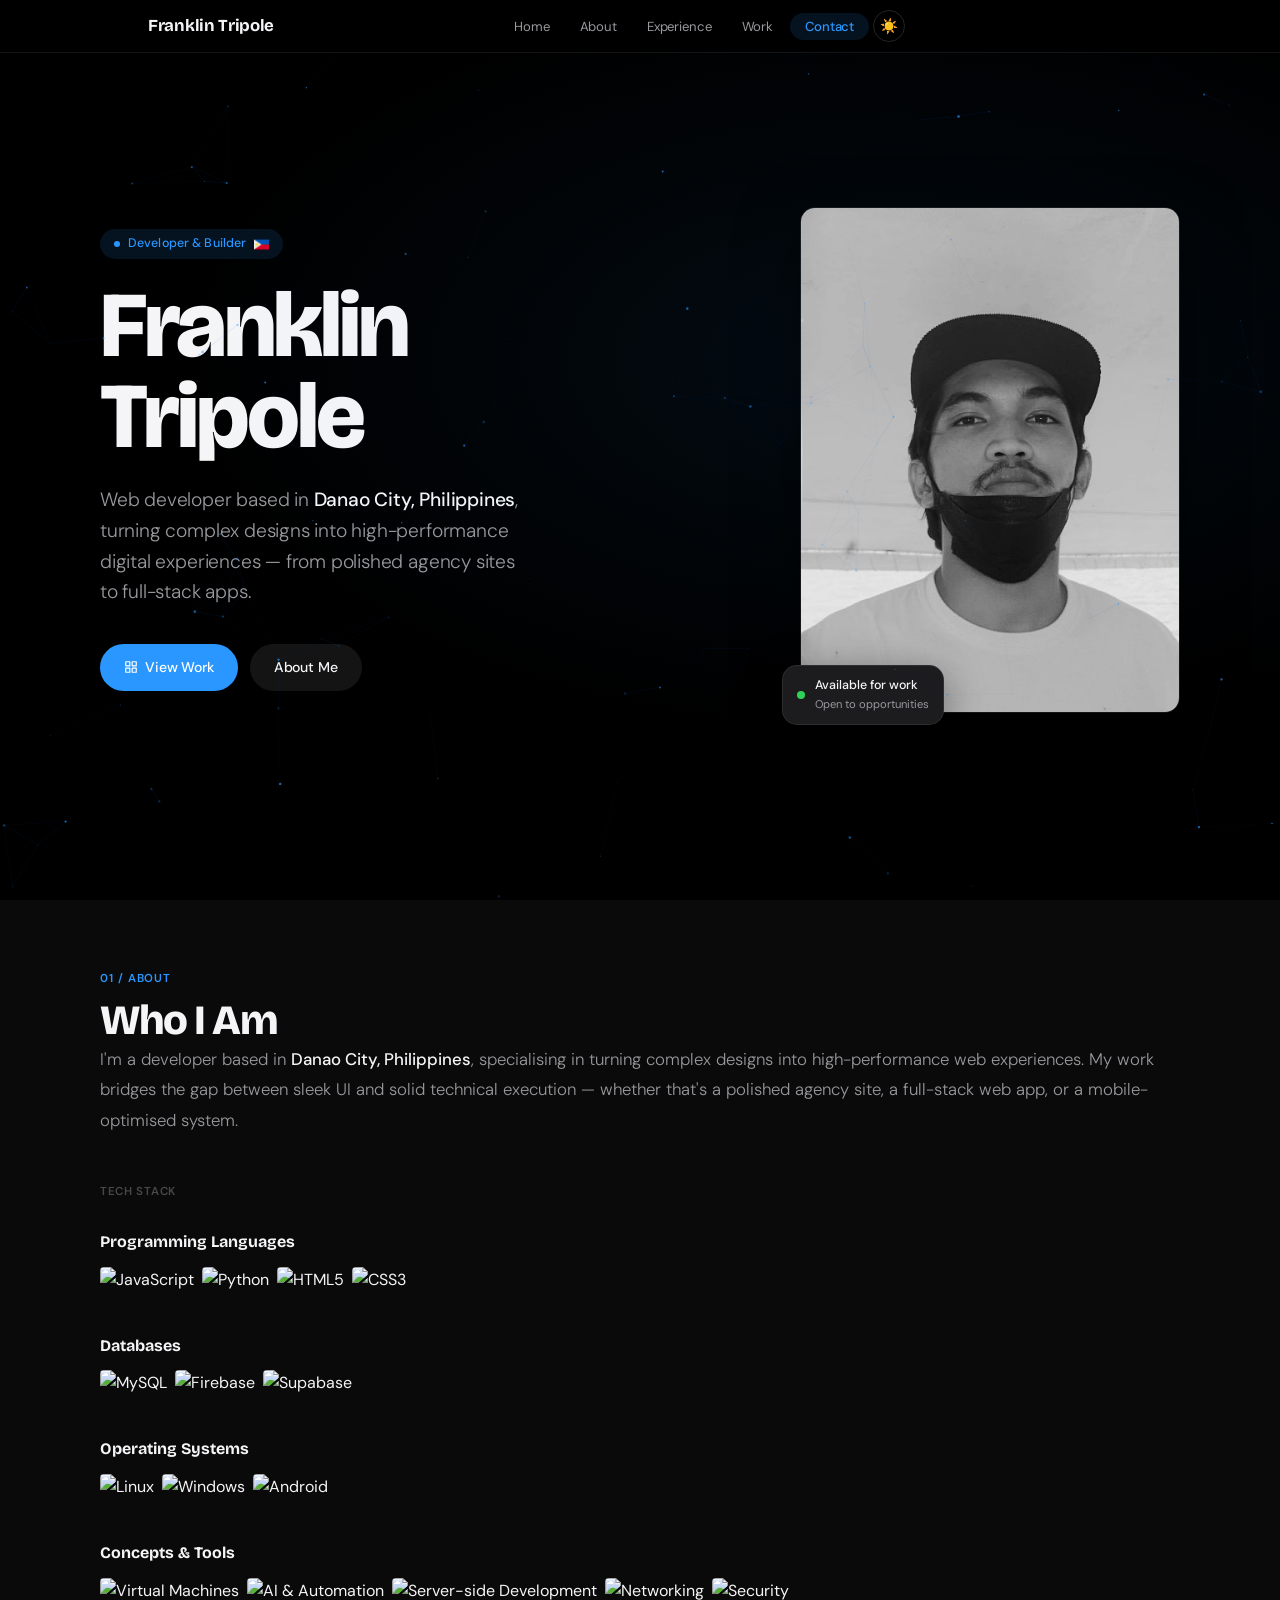
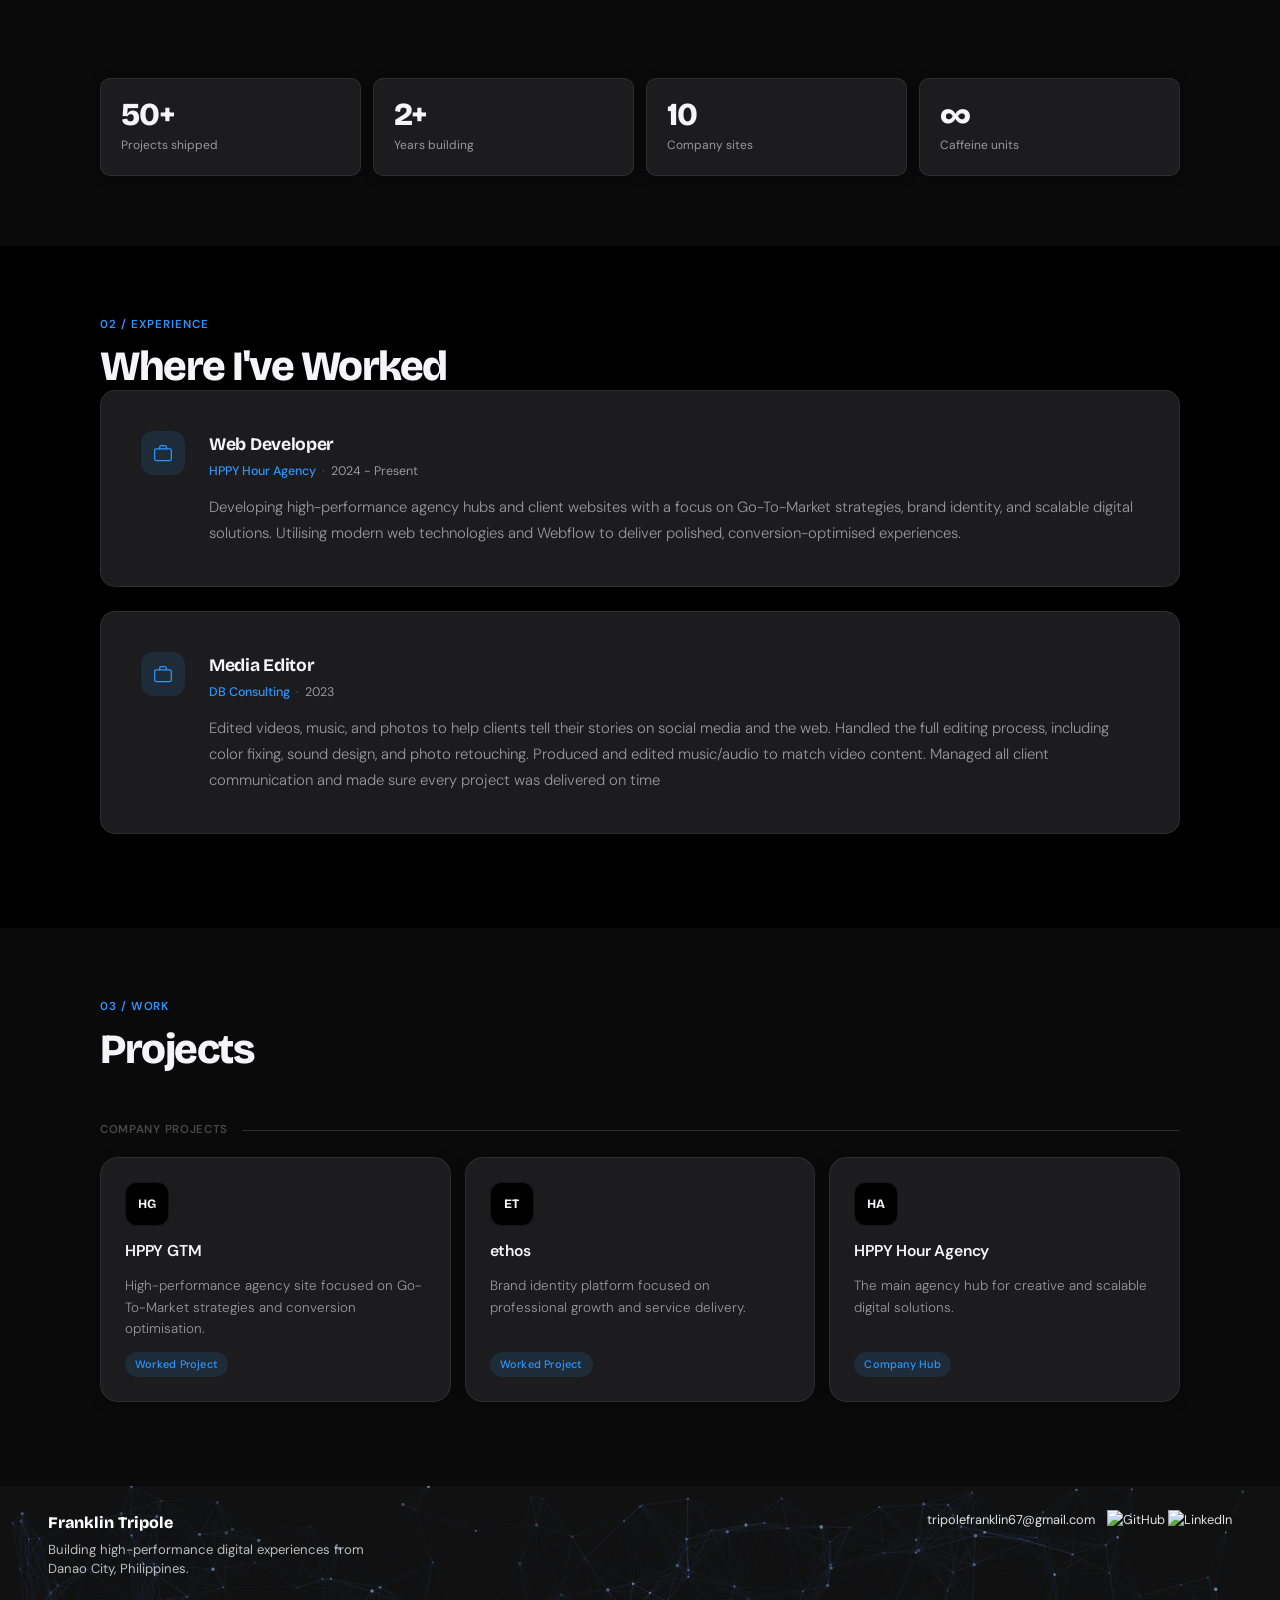
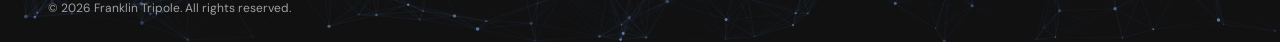
==== commit 0a043b5c: "Update index.html" ====
--- a/index.html
+++ b/index.html
@@ -271,8 +271,12 @@
         <div class="footer-meta">
             <a href="mailto:tripolefranklin67@gmail.com">tripolefranklin67@gmail.com</a>
             <div class="footer-links">
-                <a href="https://github.com/syskraken" target="_blank">GitHub</a>
-                <a href="https://linkedin.com" target="_blank">LinkedIn</a>
+                <a href="https://github.com/syskraken" target="_blank">
+                    <img src="https://img.shields.io/badge/GitHub-181717?style=for-the-badge&logo=github&logoColor=white" alt="GitHub">
+                </a>
+                <a href="https://linkedin.com" target="_blank">
+                    <img src="https://img.shields.io/badge/LinkedIn-0A66C2?style=for-the-badge&logo=linkedin&logoColor=white" alt="LinkedIn">
+                </a>
             </div>
         </div>
         <div class="footer-copy">© 2026 Franklin Tripole. All rights reserved.</div>
--- a/style.css
+++ b/style.css
@@ -280,7 +280,6 @@
             left: 0;
             width: 100%;
             height: 100%;
-         /*   pointer-events: none;*/
             z-index: 0;
             display: block;
         }
@@ -333,15 +332,8 @@
         }
 
         @keyframes status-pulse {
-
-            0%,
-            100% {
-                opacity: 1
-            }
-
-            50% {
-                opacity: .3
-            }
+            0%, 100% { opacity: 1 }
+            50% { opacity: .3 }
         }
 
         h1.hero-name {
@@ -417,7 +409,6 @@
             height: 14px;
         }
 
-        /* Hero image */
         .hero-img-wrap {
             position: relative;
             flex-shrink: 0;
@@ -439,11 +430,7 @@
             display: block;
             transition: transform .6s var(--ease);
         }
-        /*
-        .hero-img-frame:hover img {
-            transform: scale(1.04);
-        }
-*/
+
         .hero-badge {
             position: absolute;
             bottom: -12px;
@@ -498,7 +485,6 @@
             font-weight: 800;
             letter-spacing: -1.5px;
             color: var(--text);
-            margin-bottom: clamp(36px, 5vw, 60px);
             line-height: 1.1;
         }
 
@@ -525,33 +511,11 @@
             font-weight: 500;
         }
 
-        .about-visual-grid {
-            display: grid;
-            grid-template-columns: repeat(auto-fit, minmax(180px, 1fr));
-            gap: 16px;
-            margin-top: 28px;
-        }
-
-        .about-card {
-            background: var(--card);
-            border: 0.5px solid var(--border);
-            border-radius: 15px;
-            overflow: hidden;
-            box-shadow: var(--shadow-sm);
-        }
-
-        .about-card img {
-            width: 100%;
-            display: block;
-            height: 180px;
-            object-fit: cover;
-        }
-
-        .about-card-title {
-            padding: 14px 16px 18px;
-            font-size: .92rem;
-            font-weight: 600;
-            color: var(--text);
+        .stack-group {
+            margin-top: 32px;
+            display: flex;
+            flex-direction: column;
+            gap: 14px;
         }
 
         .stat-grid {
@@ -559,13 +523,6 @@
             grid-template-columns: repeat(auto-fit, minmax(150px, 1fr));
             gap: 12px;
             margin-top: 28px;
-        }
-
-        .stack-group {
-            margin-top: 32px;
-            display: flex;
-            flex-direction: column;
-            gap: 14px;
         }
 
         .stat-card {
@@ -598,11 +555,6 @@
             font-weight: 400;
         }
 
-        /* Stack pills */
-        .stack-group {
-            margin-top: 32px;
-        }
-
         .stack-title {
             font-size: .72rem;
             font-weight: 600;
@@ -610,70 +562,6 @@
             text-transform: uppercase;
             color: var(--text-tertiary);
             margin-bottom: 14px;
-        }
-
-        .marquee-wrap {
-            overflow: hidden;
-            position: relative;
-            padding: 10px 0;
-            border-top: 0.5px solid var(--border);
-            border-bottom: 0.5px solid var(--border);
-            margin-bottom: 10px;
-        }
-
-        .marquee-wrap::before,
-        .marquee-wrap::after {
-            content: '';
-            position: absolute;
-            top: 0;
-            width: 48px;
-            height: 100%;
-            z-index: 2;
-        }
-
-        .marquee-wrap::before {
-            left: 0;
-            background: linear-gradient(to right, var(--bg-alt), transparent);
-        }
-
-        .marquee-wrap::after {
-            right: 0;
-            background: linear-gradient(to left, var(--bg-alt), transparent);
-        }
-
-        .marquee-inner {
-            display: inline-flex;
-            gap: 8px;
-            white-space: nowrap;
-            animation: marquee 24s linear infinite;
-        }
-
-        .pill {
-            font-size: .75rem;
-            font-weight: 400;
-            padding: 5px 14px;
-            border: 0.5px solid var(--border-med);
-            border-radius: 20px;
-            color: var(--text-secondary);
-            background: var(--card);
-            white-space: nowrap;
-            transition: color .2s, border-color .2s, background .2s;
-        }
-
-        .pill:hover {
-            color: var(--accent);
-            border-color: var(--accent);
-            background: var(--accent-light);
-        }
-
-        @keyframes marquee {
-            0% {
-                transform: translateX(0)
-            }
-
-            100% {
-                transform: translateX(-50%)
-            }
         }
 
         /* ─── EXPERIENCE ──────────────────────── */
@@ -807,29 +695,10 @@
             box-shadow: var(--shadow-sm);
         }
 
-        .project-card::after {
-            content: '↗';
-            position: absolute;
-            top: 20px;
-            right: 20px;
-            font-size: .85rem;
-            color: var(--text-tertiary);
-            transition: color .25s, transform .25s, opacity .25s;
-        }
-
-        .project-card.locked::after {
-            content: '';
-        }
-
         .project-card:hover {
             transform: translateY(-6px);
             box-shadow: var(--shadow-md);
             border-color: var(--border-med);
-        }
-
-        .project-card:hover::after {
-            color: var(--accent);
-            transform: translate(2px, -2px);
         }
 
         .proj-icon {
@@ -843,12 +712,6 @@
             justify-content: center;
             overflow: hidden;
             flex-shrink: 0;
-        }
-
-        .proj-icon img {
-            width: 68%;
-            height: 68%;
-            object-fit: contain;
         }
 
         .proj-icon-text {
@@ -885,68 +748,10 @@
             margin-top: auto;
         }
 
-        /* Folder/Archive */
-        .folder {
-            border: 0.5px solid var(--border);
-            border-radius: var(--radius);
-            overflow: hidden;
-            background: var(--card);
-            margin-top: 14px;
-            box-shadow: var(--shadow-sm);
-        }
-
-        .folder summary {
-            padding: 16px 22px;
-            font-size: .82rem;
-            font-weight: 400;
-            color: var(--text-secondary);
-            cursor: pointer;
-            list-style: none;
-            display: flex;
-            align-items: center;
-            gap: 10px;
-            transition: color .25s, background .25s;
-            user-select: none;
-        }
-
-        .folder summary::-webkit-details-marker {
-            display: none;
-        }
-
-        .folder summary::before {
-            content: '›';
-            font-size: 1rem;
-            color: var(--accent);
-            transition: transform .25s;
-            transform: rotate(0deg);
-        }
-
-        .folder[open] summary::before {
-            transform: rotate(90deg);
-        }
-
-        .folder summary .s-tag {
-            margin-left: auto;
-            font-size: .68rem;
-            color: var(--text-tertiary);
-            font-weight: 500;
-        }
-
-        .folder summary:hover {
-            color: var(--text);
-            background: var(--bg);
-        }
-
-        .folder-body {
-            padding: 24px;
-            border-top: 0.5px solid var(--border);
-        }
-
         /* ─── FOOTER ──────────────────────────── */
         footer {
             position: relative;
             background: #111;
-            border-top: 0;
             padding: 24px clamp(20px, 5%, 48px);
             display: flex;
             align-items: flex-start;
@@ -993,35 +798,6 @@
             line-height: 1.5;
         }
 
-        .footer-links {
-            display: flex;
-            gap: 10px;
-            flex-wrap: wrap;
-            margin-top: 12px;
-        }
-
-        .footer-links a {
-            display: inline-flex;
-            align-items: center;
-            justify-content: center;
-            color: #fff;
-            text-decoration: none;
-            padding: 0;
-            border: none;
-            background: transparent;
-            transition: color .25s ease;
-        }
-
-        .footer-links a:hover {
-            color: var(--accent);
-        }
-
-        .footer-links svg {
-            width: 20px;
-            height: 20px;
-            display: block;
-        }
-
         .footer-meta {
             display: flex;
             flex-wrap: wrap;
@@ -1037,9 +813,7 @@
             transition: color .2s;
         }
 
-        .footer-meta a:hover {
-            color: var(--accent);
-        }
+        .footer-meta a:hover { color: var(--accent); }
 
         .footer-copy {
             font-size: .75rem;
@@ -1047,22 +821,9 @@
             min-width: 100%;
         }
 
-        .footer-tagline {
-            font-size: .7rem;
-            color: rgba(255, 255, 255, 0.5);
-            margin-top: 8px;
-            text-align: center;
-        }
-
         @media(max-width:640px) {
-            footer {
-                flex-direction: column;
-                align-items: flex-start;
-            }
-
-            .footer-copy {
-                min-width: auto;
-            }
+            footer { flex-direction: column; align-items: flex-start; }
+            .footer-copy { min-width: auto; }
         }
 
         /* ─── REVEAL ──────────────────────────── */
@@ -1072,84 +833,25 @@
             transition: opacity .7s var(--ease), transform .7s var(--ease);
         }
 
-        .reveal.visible {
-            opacity: 1;
-            transform: translateY(0);
-        }
+        .reveal.visible { opacity: 1; transform: translateY(0); }
 
         /* ─── RESPONSIVE ──────────────────────── */
         @media(max-width:800px) {
-            .nav-links {
-                display: none;
-            }
-
-            .hamburger {
-                display: flex;
-            }
-
-            #theme-toggle-mob {
-                display: flex;
-            }
-
-            .hero-grid {
-                grid-template-columns: 1fr;
-                gap: 40px;
-                text-align: center;
-            }
-
-            .hero-eyebrow {
-                margin: 0 auto 22px;
-            }
-
-            .hero-subtitle {
-                margin: 0 auto 36px;
-            }
-
-            .hero-actions {
-                justify-content: center;
-            }
-
-            .hero-img-wrap {
-                order: -1;
-                display: flex;
-                justify-content: center;
-            }
-
-            .hero-img-frame {
-                width: clamp(170px, 46vw, 220px);
-            }
-
-            .hero-badge {
-                left: 50%;
-                transform: translateX(-50%);
-            }
-
-            .about-grid {
-                grid-template-columns: 1fr;
-                gap: 36px;
-            }
-
-            .exp-card {
-                grid-template-columns: 1fr;
-                gap: 14px;
-            }
+            .nav-links { display: none; }
+            .hamburger { display: flex; }
+            #theme-toggle-mob { display: flex; }
+            .hero-grid { grid-template-columns: 1fr; gap: 40px; text-align: center; }
+            .hero-eyebrow { margin: 0 auto 22px; }
+            .hero-subtitle { margin: 0 auto 36px; }
+            .hero-actions { justify-content: center; }
+            .hero-img-wrap { order: -1; display: flex; justify-content: center; }
+            .hero-img-frame { width: clamp(170px, 46vw, 220px); }
+            .hero-badge { left: 50%; transform: translateX(-50%); }
         }
 
         @media(max-width:480px) {
-            h1.hero-name {
-                letter-spacing: -2px;
-            }
-
-            .btn {
-                font-size: .82rem;
-                padding: 11px 20px;
-            }
-
-            footer {
-                flex-direction: column;
-                align-items: flex-start;
-                gap: 8px;
-            }
+            h1.hero-name { letter-spacing: -2px; }
+            .btn { font-size: .82rem; padding: 11px 20px; }
         }
 
         /* ─── MODAL ───────────────────────────── */
@@ -1171,10 +873,7 @@
             transition: opacity .35s ease;
         }
 
-        .modal-backdrop.open {
-            opacity: 1;
-            pointer-events: all;
-        }
+        .modal-backdrop.open { opacity: 1; pointer-events: all; }
 
         .modal-box {
             width: calc(100vw - 48px);
@@ -1191,13 +890,9 @@
             transition: transform .4s var(--ease), opacity .35s;
             box-shadow: 0 40px 120px rgba(0, 0, 0, .3);
             opacity: 0;
-            flex-shrink: 0;
-        }
-
-        .modal-backdrop.open .modal-box {
-            transform: translateY(0) scale(1);
-            opacity: 1;
-        }
+        }
+
+        .modal-backdrop.open .modal-box { transform: translateY(0) scale(1); opacity: 1; }
 
         .modal-bar {
             background: var(--bg);
@@ -1209,73 +904,13 @@
             flex-shrink: 0;
         }
 
-        .modal-dots {
-            display: flex;
-            gap: 6px;
-        }
-
-        .modal-dots span {
-            width: 10px;
-            height: 10px;
-            border-radius: 50%;
-            background: var(--border-med);
-        }
-
-        .modal-title {
-            font-size: .75rem;
-            color: var(--text-tertiary);
-            font-weight: 400;
-            flex: 1;
-        }
-
-        .modal-close {
-            background: none;
-            border: 0.5px solid var(--border);
-            color: var(--text-secondary);
-            cursor: pointer;
-            font-size: .85rem;
-            width: 28px;
-            height: 28px;
-            border-radius: 50%;
-            display: flex;
-            align-items: center;
-            justify-content: center;
-            transition: all .2s;
-        }
-
-        .modal-close:hover {
-            color: var(--text);
-            border-color: var(--border-med);
-            background: var(--border);
-        }
-
-        .modal-expand {
-            background: none;
-            border: 0.5px solid var(--border);
-            color: var(--text-secondary);
-            cursor: pointer;
-            width: 28px;
-            height: 28px;
-            border-radius: 6px;
-            display: flex;
-            align-items: center;
-            justify-content: center;
-            transition: all .2s;
-            margin-right: 4px;
-        }
-
-        .modal-expand:hover {
-            color: var(--accent);
-            border-color: var(--accent);
-            background: var(--accent-light);
-        }
-
-        .modal-columns {
-            display: grid;
-            grid-template-columns: 340px 1fr;
-            flex: 1;
-            overflow: hidden;
-        }
+        .modal-dots { display: flex; gap: 6px; }
+        .modal-dots span { width: 10px; height: 10px; border-radius: 50%; background: var(--border-med); }
+        .modal-title { font-size: .75rem; color: var(--text-tertiary); font-weight: 400; flex: 1; }
+        .modal-close { background: none; border: 0.5px solid var(--border); color: var(--text-secondary); cursor: pointer; font-size: .85rem; width: 28px; height: 28px; border-radius: 50%; display: flex; align-items: center; justify-content: center; transition: all .2s; }
+        .modal-close:hover { color: var(--text); border-color: var(--border-med); background: var(--border); }
+
+        .modal-columns { display: grid; grid-template-columns: 340px 1fr; flex: 1; overflow: hidden; }
 
         .modal-left {
             padding: 28px 26px;
@@ -1285,520 +920,22 @@
             overflow-y: auto;
             border-right: 0.5px solid var(--border);
             background: var(--card);
-            transition: width .4s var(--ease), padding .4s var(--ease), opacity .3s;
-        }
-
-        .modal-header-row {
-            display: flex;
-            align-items: center;
-            gap: 13px;
-        }
-
-        .modal-proj-icon {
-            width: 44px;
-            height: 44px;
-            background: var(--bg);
-            border: 0.5px solid var(--border);
-            border-radius: 12px;
-            display: flex;
-            align-items: center;
-            justify-content: center;
-            overflow: hidden;
-            flex-shrink: 0;
-        }
-
-        .modal-proj-icon img {
-            width: 68%;
-            height: 68%;
-            object-fit: contain;
-        }
-
-        .modal-proj-name {
-            font-family: 'Bricolage Grotesque', sans-serif;
-            font-size: 1.1rem;
-            font-weight: 700;
-            color: var(--text);
-            margin-bottom: 4px;
-        }
-
-        .modal-tag {
-            font-size: .67rem;
-            font-weight: 500;
-            color: var(--accent);
-            background: var(--accent-light);
-            padding: 3px 10px;
-            border-radius: 20px;
-            display: inline-block;
-        }
-
-        .modal-desc {
-            font-size: .875rem;
-            color: var(--text-secondary);
-            line-height: 1.8;
-            font-weight: 300;
-        }
-
-        .modal-role {
-            background: var(--bg);
-            border: 0.5px solid var(--border);
-            border-radius: 12px;
-            padding: 16px;
-        }
-
-        .modal-role-label {
-            font-size: .68rem;
-            font-weight: 600;
-            letter-spacing: .06em;
-            text-transform: uppercase;
-            color: var(--accent);
-            margin-bottom: 8px;
-        }
-
-        .modal-role p {
-            font-size: .84rem;
-            color: var(--text-secondary);
-            line-height: 1.75;
-            font-weight: 300;
-        }
-
-        .modal-right {
-            display: flex;
-            flex-direction: column;
-            background: #000;
-            position: relative;
-            overflow: hidden;
-        }
-
-        .video-wrap {
-            position: relative;
-            flex: 1;
-            overflow: hidden;
-            display: flex;
-            align-items: center;
-            justify-content: center;
-        }
-
-        .video-bg {
-            position: absolute;
-            inset: -40px;
-            width: calc(100% + 80px);
-            height: calc(100% + 80px);
-            object-fit: cover;
-            filter: blur(28px) brightness(.5);
-            pointer-events: none;
-            z-index: 0;
-        }
-
-        .modal-video {
-            position: relative;
-            z-index: 1;
-            width: 100%;
-            height: 100%;
-            object-fit: contain;
-            display: block;
-            outline: none;
-        }
-
-        .video-placeholder {
-            width: 100%;
-            height: 100%;
-            display: flex;
-            flex-direction: column;
-            align-items: center;
-            justify-content: center;
-            gap: 10px;
-            color: rgba(255, 255, 255, .3);
-            font-size: .75rem;
-            text-align: center;
-            padding: 40px;
-        }
-
-        .video-placeholder .ph-icon {
-            font-size: 2rem;
-            opacity: .3;
-            margin-bottom: 4px;
-        }
-
-        .modal-box.expanded .modal-columns {
-            grid-template-columns: 0 1fr;
-        }
-
-        .modal-box.expanded .modal-left {
-            width: 0;
-            padding: 0;
-            overflow: hidden;
-            border-right: none;
-            opacity: 0;
-        }
+        }
+
+        .modal-header-row { display: flex; align-items: center; gap: 13px; }
+        .modal-proj-icon { width: 44px; height: 44px; background: var(--bg); border: 0.5px solid var(--border); border-radius: 12px; display: flex; align-items: center; justify-content: center; overflow: hidden; flex-shrink: 0; }
+        .modal-proj-name { font-family: 'Bricolage Grotesque', sans-serif; font-size: 1.1rem; font-weight: 700; color: var(--text); margin-bottom: 4px; }
+        .modal-tag { font-size: .67rem; font-weight: 500; color: var(--accent); background: var(--accent-light); padding: 3px 10px; border-radius: 20px; display: inline-block; }
+        .modal-desc { font-size: .875rem; color: var(--text-secondary); line-height: 1.8; font-weight: 300; }
+        .modal-role { background: var(--bg); border: 0.5px solid var(--border); border-radius: 12px; padding: 16px; }
+        .modal-role-label { font-size: .68rem; font-weight: 600; letter-spacing: .06em; text-transform: uppercase; color: var(--accent); margin-bottom: 8px; }
+        .modal-role p { font-size: .84rem; color: var(--text-secondary); line-height: 1.75; font-weight: 300; }
+
+        .modal-right { display: flex; flex-direction: column; background: #000; position: relative; overflow: hidden; }
 
         @media(max-width:640px) {
-            .modal-backdrop {
-                align-items: stretch;
-                justify-content: stretch;
-                padding: 0;
-            }
-
-            .modal-box {
-                width: 100vw;
-                height: 100vh;
-                max-width: none;
-                max-height: none;
-                border-radius: 0;
-                border: none;
-                transform: translateY(20px);
-            }
-
-            .modal-columns {
-                grid-template-columns: 1fr;
-                grid-template-rows: auto 1fr;
-            }
-
-            .modal-left {
-                border-right: none;
-                border-bottom: 0.5px solid var(--border);
-                max-height: 44vh;
-                padding: 20px;
-                overflow-y: auto;
-            }
-        }
-
-        /* ─── CHATBOT ─────────────────────────── */
-        .chat-widget {
-            position: fixed;
-            bottom: 28px;
-            right: 28px;
-            z-index: 3000;
-            display: flex;
-            flex-direction: column;
-            align-items: flex-end;
-            gap: 12px;
-        }
-
-        .chat-toggle {
-            width: 52px;
-            height: 52px;
-            border-radius: 50%;
-            background: var(--accent);
-            border: none;
-            cursor: pointer;
-            display: flex;
-            align-items: center;
-            justify-content: center;
-            box-shadow: 0 4px 20px rgba(0, 113, 227, .4);
-            transition: transform .3s var(--ease), box-shadow .3s;
-            flex-shrink: 0;
-            position: relative;
-        }
-
-        .chat-toggle:hover {
-            transform: scale(1.08);
-            box-shadow: 0 6px 28px rgba(0, 113, 227, .55);
-        }
-
-        .chat-toggle svg {
-            width: 21px;
-            height: 21px;
-            color: #fff;
-            transition: transform .3s, opacity .2s;
-        }
-
-        .chat-toggle .icon-close {
-            position: absolute;
-            opacity: 0;
-            transform: rotate(-80deg) scale(.7);
-        }
-
-        .chat-widget.open .icon-chat {
-            opacity: 0;
-            transform: rotate(80deg) scale(.7);
-        }
-
-        .chat-widget.open .icon-close {
-            opacity: 1;
-            transform: rotate(0) scale(1);
-        }
-
-        .chat-panel {
-            width: 356px;
-            height: 510px;
-            background: var(--card);
-            border: 0.5px solid var(--border);
-            border-radius: 20px;
-            display: flex;
-            flex-direction: column;
-            overflow: hidden;
-            box-shadow: var(--shadow-lg);
-            transform: translateY(16px) scale(.96);
-            transform-origin: bottom right;
-            opacity: 0;
-            pointer-events: none;
-            display: none;
-            transition: transform .35s var(--ease), opacity .3s;
-        }
-
-        .chat-widget.open .chat-panel {
-            transform: translateY(0) scale(1);
-            opacity: 1;
-            pointer-events: all;
-            display: flex;
-        }
-
-        .chat-header {
-            background: var(--bg);
-            border-bottom: 0.5px solid var(--border);
-            padding: 13px 16px;
-            display: flex;
-            align-items: center;
-            gap: 11px;
-            flex-shrink: 0;
-        }
-
-        .chat-avatar {
-            width: 32px;
-            height: 32px;
-            border-radius: 50%;
-            background: var(--accent-light);
-            display: flex;
-            align-items: center;
-            justify-content: center;
-            font-size: .72rem;
-            font-weight: 600;
-            color: var(--accent);
-            flex-shrink: 0;
-        }
-
-        .chat-header-name {
-            font-weight: 600;
-            font-size: .88rem;
-            color: var(--text);
-        }
-
-        .chat-header-status {
-            font-size: .68rem;
-            color: #30d158;
-            display: flex;
-            align-items: center;
-            gap: 4px;
-            font-weight: 400;
-        }
-
-        .chat-header-status::before {
-            content: '';
-            width: 6px;
-            height: 6px;
-            border-radius: 50%;
-            background: #30d158;
-            animation: status-pulse 2.2s ease infinite;
-        }
-
-        .chat-messages {
-            flex: 1;
-            overflow-y: auto;
-            padding: 14px;
-            display: flex;
-            flex-direction: column;
-            gap: 10px;
-            scroll-behavior: smooth;
-        }
-
-        .chat-messages::-webkit-scrollbar {
-            width: 3px;
-        }
-
-        .chat-messages::-webkit-scrollbar-thumb {
-            background: var(--border-med);
-            border-radius: 2px;
-        }
-
-        .chat-msg {
-            display: flex;
-            flex-direction: column;
-            gap: 3px;
-            max-width: 86%;
-            animation: msg-in .28s var(--ease);
-        }
-
-        @keyframes msg-in {
-            from {
-                opacity: 0;
-                transform: translateY(6px)
-            }
-
-            to {
-                opacity: 1;
-                transform: translateY(0)
-            }
-        }
-
-        .chat-msg.user {
-            align-self: flex-end;
-            align-items: flex-end;
-        }
-
-        .chat-msg.bot {
-            align-self: flex-start;
-            align-items: flex-start;
-        }
-
-        .chat-bubble {
-            padding: 10px 14px;
-            border-radius: 16px;
-            font-size: .83rem;
-            line-height: 1.6;
-            word-break: break-word;
-        }
-
-        .chat-msg.user .chat-bubble {
-            background: var(--accent);
-            color: #fff;
-            border-bottom-right-radius: 4px;
-        }
-
-        .chat-msg.bot .chat-bubble {
-            background: var(--bg);
-            color: var(--text);
-            border: 0.5px solid var(--border);
-            border-bottom-left-radius: 4px;
-        }
-
-        .typing-indicator {
-            display: flex;
-            align-items: center;
-            gap: 4px;
-            padding: 10px 14px;
-            background: var(--bg);
-            border: 0.5px solid var(--border);
-            border-radius: 16px;
-            border-bottom-left-radius: 4px;
-            width: fit-content;
-        }
-
-        .typing-indicator span {
-            width: 5px;
-            height: 5px;
-            background: var(--text-tertiary);
-            border-radius: 50%;
-            animation: typing-dot 1.2s ease infinite;
-        }
-
-        .typing-indicator span:nth-child(2) {
-            animation-delay: .18s;
-        }
-
-        .typing-indicator span:nth-child(3) {
-            animation-delay: .36s;
-        }
-
-        @keyframes typing-dot {
-
-            0%,
-            60%,
-            100% {
-                transform: translateY(0)
-            }
-
-            30% {
-                transform: translateY(-5px)
-            }
-        }
-
-        .chat-suggestions {
-            display: flex;
-            flex-wrap: wrap;
-            gap: 6px;
-            padding: 0 14px 10px;
-        }
-
-        .chat-suggestion {
-            font-size: .7rem;
-            padding: 5px 11px;
-            border: 0.5px solid var(--border-med);
-            border-radius: 20px;
-            color: var(--text-secondary);
-            background: none;
-            cursor: pointer;
-            transition: all .2s;
-            white-space: nowrap;
-            font-family: inherit;
-        }
-
-        .chat-suggestion:hover {
-            color: var(--accent);
-            border-color: var(--accent);
-            background: var(--accent-light);
-        }
-
-        .chat-input-row {
-            display: flex;
-            gap: 8px;
-            padding: 10px 12px;
-            border-top: 0.5px solid var(--border);
-            background: var(--bg);
-            flex-shrink: 0;
-        }
-
-        .chat-input {
-            flex: 1;
-            background: var(--card);
-            border: 0.5px solid var(--border);
-            border-radius: 10px;
-            color: var(--text);
-            font-family: 'DM Sans', sans-serif;
-            font-size: .82rem;
-            padding: 9px 12px;
-            outline: none;
-            transition: border-color .2s;
-            resize: none;
-        }
-
-        .chat-input:focus {
-            border-color: var(--accent);
-        }
-
-        .chat-input::placeholder {
-            color: var(--text-tertiary);
-        }
-
-        .chat-send {
-            background: var(--accent);
-            border: none;
-            border-radius: 10px;
-            color: #fff;
-            width: 36px;
-            height: 36px;
-            display: flex;
-            align-items: center;
-            justify-content: center;
-            cursor: pointer;
-            flex-shrink: 0;
-            transition: opacity .2s, transform .2s;
-            align-self: flex-end;
-        }
-
-        .chat-send:hover {
-            opacity: .85;
-            transform: scale(1.06);
-        }
-
-        .chat-send:disabled {
-            opacity: .3;
-            cursor: not-allowed;
-            transform: none;
-        }
-
-        .chat-send svg {
-            width: 14px;
-            height: 14px;
-        }
-
-        @media(max-width:480px) {
-            .chat-panel {
-                width: calc(100vw - 20px);
-                height: 68vh;
-            }
-
-            .chat-widget {
-                bottom: 14px;
-                right: 10px;
-            }
-        }
+            .modal-backdrop { align-items: stretch; justify-content: stretch; padding: 0; }
+            .modal-box { width: 100vw; height: 100vh; max-width: none; max-height: none; border-radius: 0; border: none; transform: translateY(20px); }
+            .modal-columns { grid-template-columns: 1fr; grid-template-rows: auto 1fr; }
+            .modal-left { border-right: none; border-bottom: 0.5px solid var(--border); max-height: 44vh; padding: 20px; overflow-y: auto; }
+        }
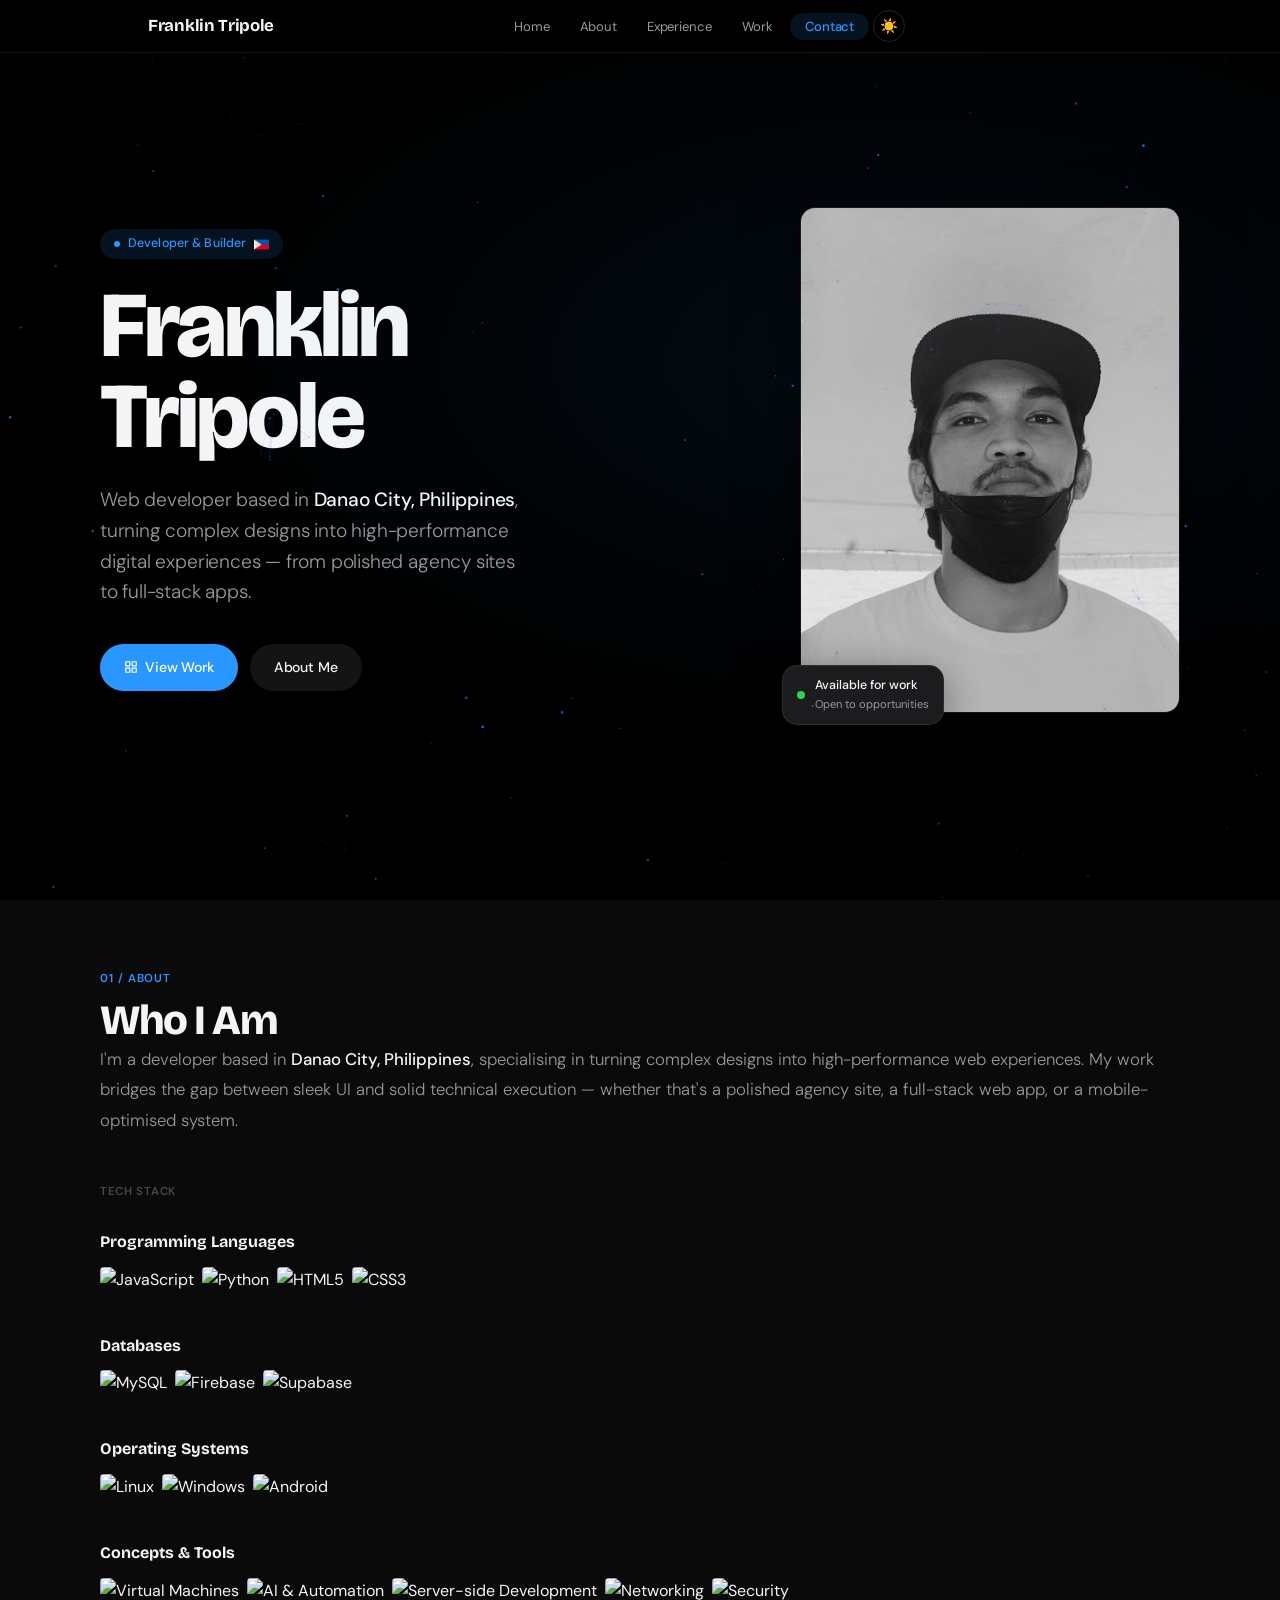
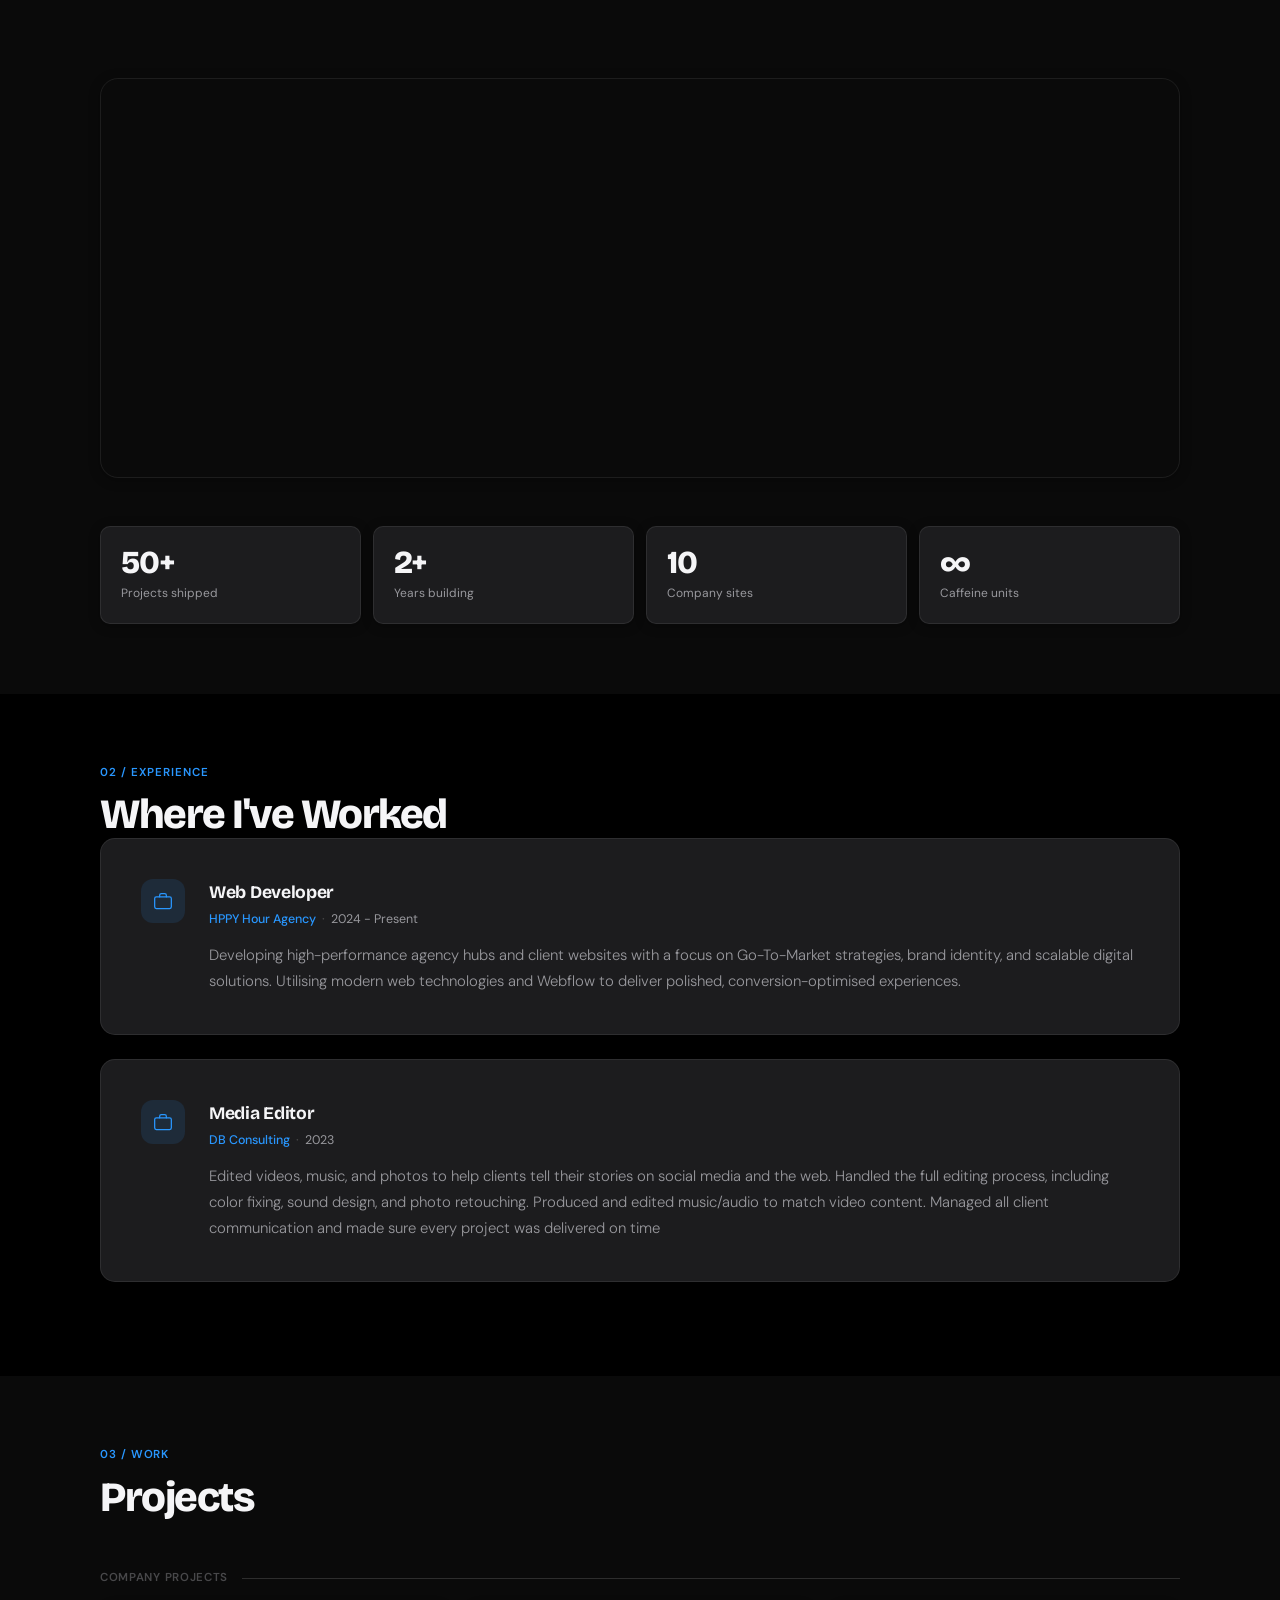
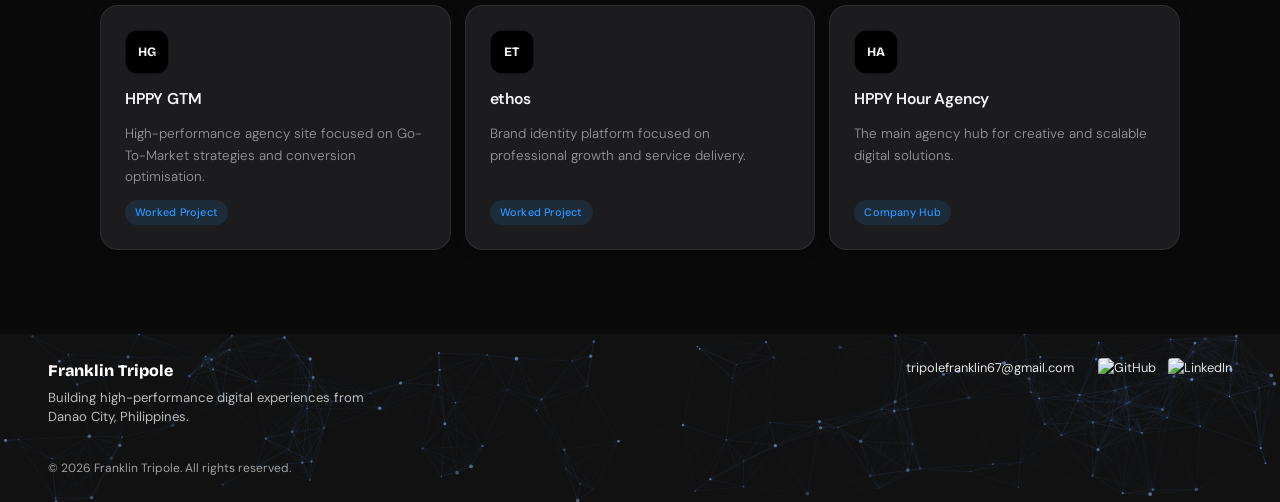
==== commit 69f631a8: "re-insert map" ====
--- a/index.html
+++ b/index.html
@@ -29,6 +29,14 @@
         .badge-grid img {
             height: 28px;
             border-radius: 4px;
+        }
+        #map {
+            width: 100%;
+            height: 400px;
+            border-radius: var(--radius);
+            margin-top: 48px;
+            border: 0.5px solid var(--border);
+            box-shadow: var(--shadow-sm);
         }
     </style>
 </head>
@@ -165,6 +173,8 @@
                         </div>
                     </div>
 
+                    <div id="map"></div>
+
                     <div class="stat-grid" style="margin-top: 48px;">
                         <div class="stat-card">
                             <div class="num">50+</div>
@@ -309,7 +319,32 @@
         </div>
     </div>
 
+    <script async src="https://maps.googleapis.com/maps/api/js?key=AIzaSyCtrD5bCZHCrm9AV2QzqTdJWbWh3UUpbWA&callback=initMap"></script>
+
     <script>
+        function initMap() {
+            const danaoCity = { lat: 10.5199, lng: 124.0272 };
+            const map = new google.maps.Map(document.getElementById("map"), {
+                center: danaoCity,
+                zoom: 14,
+                disableDefaultUI: false,
+                styles: [
+                    { "featureType": "all", "elementType": "all", "stylers": [{ "saturation": -80 }, { "lightness": 10 }] },
+                    { "featureType": "water", "elementType": "geometry", "stylers": [{ "color": "#1a1a1a" }] }
+                ]
+            });
+            const marker = new google.maps.Marker({
+                position: danaoCity,
+                map: map,
+                title: "Franklin Tripole | Danao City",
+                animation: google.maps.Animation.DROP
+            });
+            const infoWindow = new google.maps.InfoWindow({
+                content: '<div style="color:#000; padding:5px;"><b>Franklin Tripole</b><br>Danao City, Cebu</div>'
+            });
+            marker.addListener("click", () => { infoWindow.open(map, marker); });
+        }
+
         (function () {
             const canvas = document.getElementById('footer-canvas');
             const ctx = canvas.getContext('2d');
--- a/style.css
+++ b/style.css
@@ -801,7 +801,7 @@
         .footer-meta {
             display: flex;
             flex-wrap: wrap;
-            gap: 12px;
+            gap: 24px;
             align-items: center;
             font-size: .8rem;
             color: rgba(255, 255, 255, 0.68);
@@ -810,15 +810,27 @@
         .footer-meta a {
             color: rgba(255, 255, 255, 0.88);
             text-decoration: none;
-            transition: color .2s;
-        }
-
-        .footer-meta a:hover { color: var(--accent); }
+            transition: opacity .2s;
+        }
+
+        .footer-meta a:hover { opacity: 0.8; }
+
+        .footer-links {
+            display: flex;
+            gap: 12px;
+            align-items: center;
+        }
+
+        .footer-links img {
+            height: 28px;
+            border-radius: 4px;
+        }
 
         .footer-copy {
             font-size: .75rem;
             color: rgba(255, 255, 255, 0.6);
             min-width: 100%;
+            margin-top: 12px;
         }
 
         @media(max-width:640px) {
@@ -847,6 +859,21 @@
             .hero-img-wrap { order: -1; display: flex; justify-content: center; }
             .hero-img-frame { width: clamp(170px, 46vw, 220px); }
             .hero-badge { left: 50%; transform: translateX(-50%); }
+
+            .exp-card {
+                display: flex;
+                flex-direction: column;
+                position: relative;
+                padding-top: 60px;
+            }
+            .exp-icon {
+                position: absolute;
+                top: 24px;
+                right: 24px;
+            }
+            .exp-body {
+                width: 100%;
+            }
         }
 
         @media(max-width:480px) {
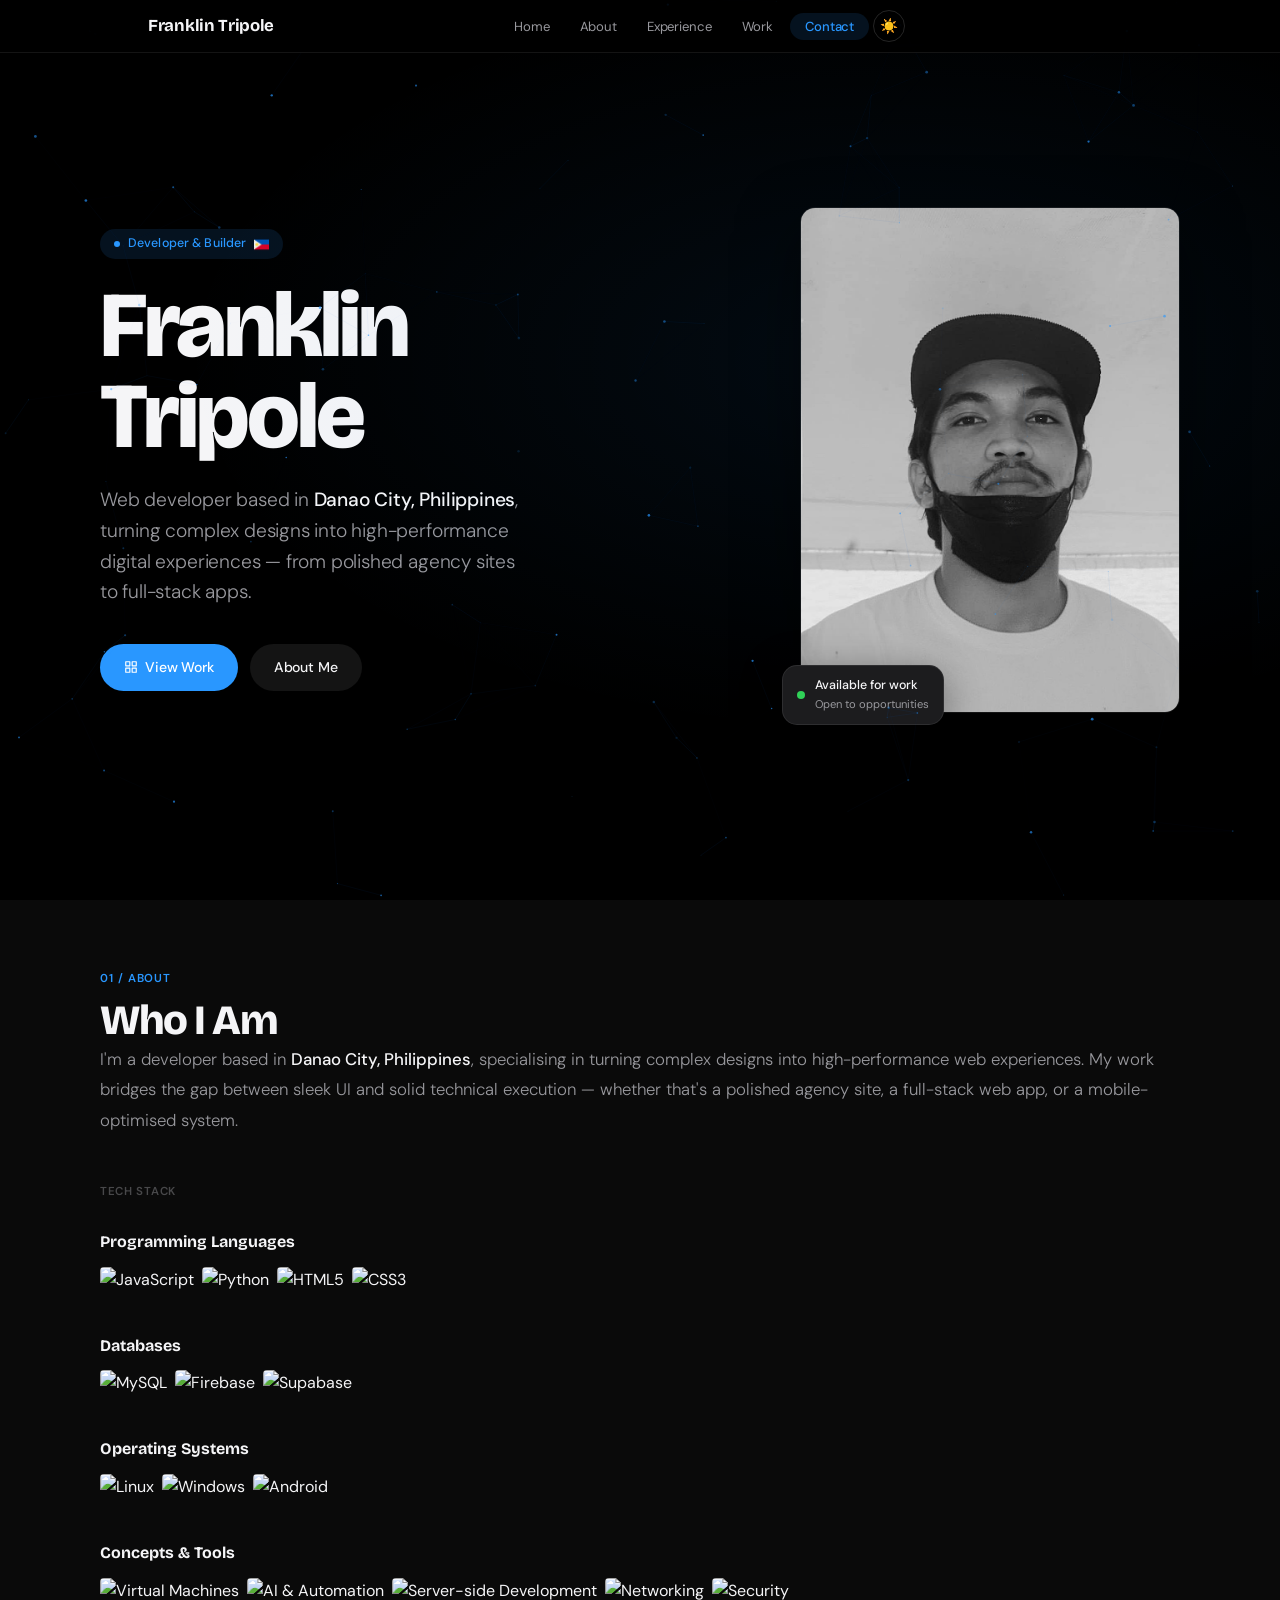
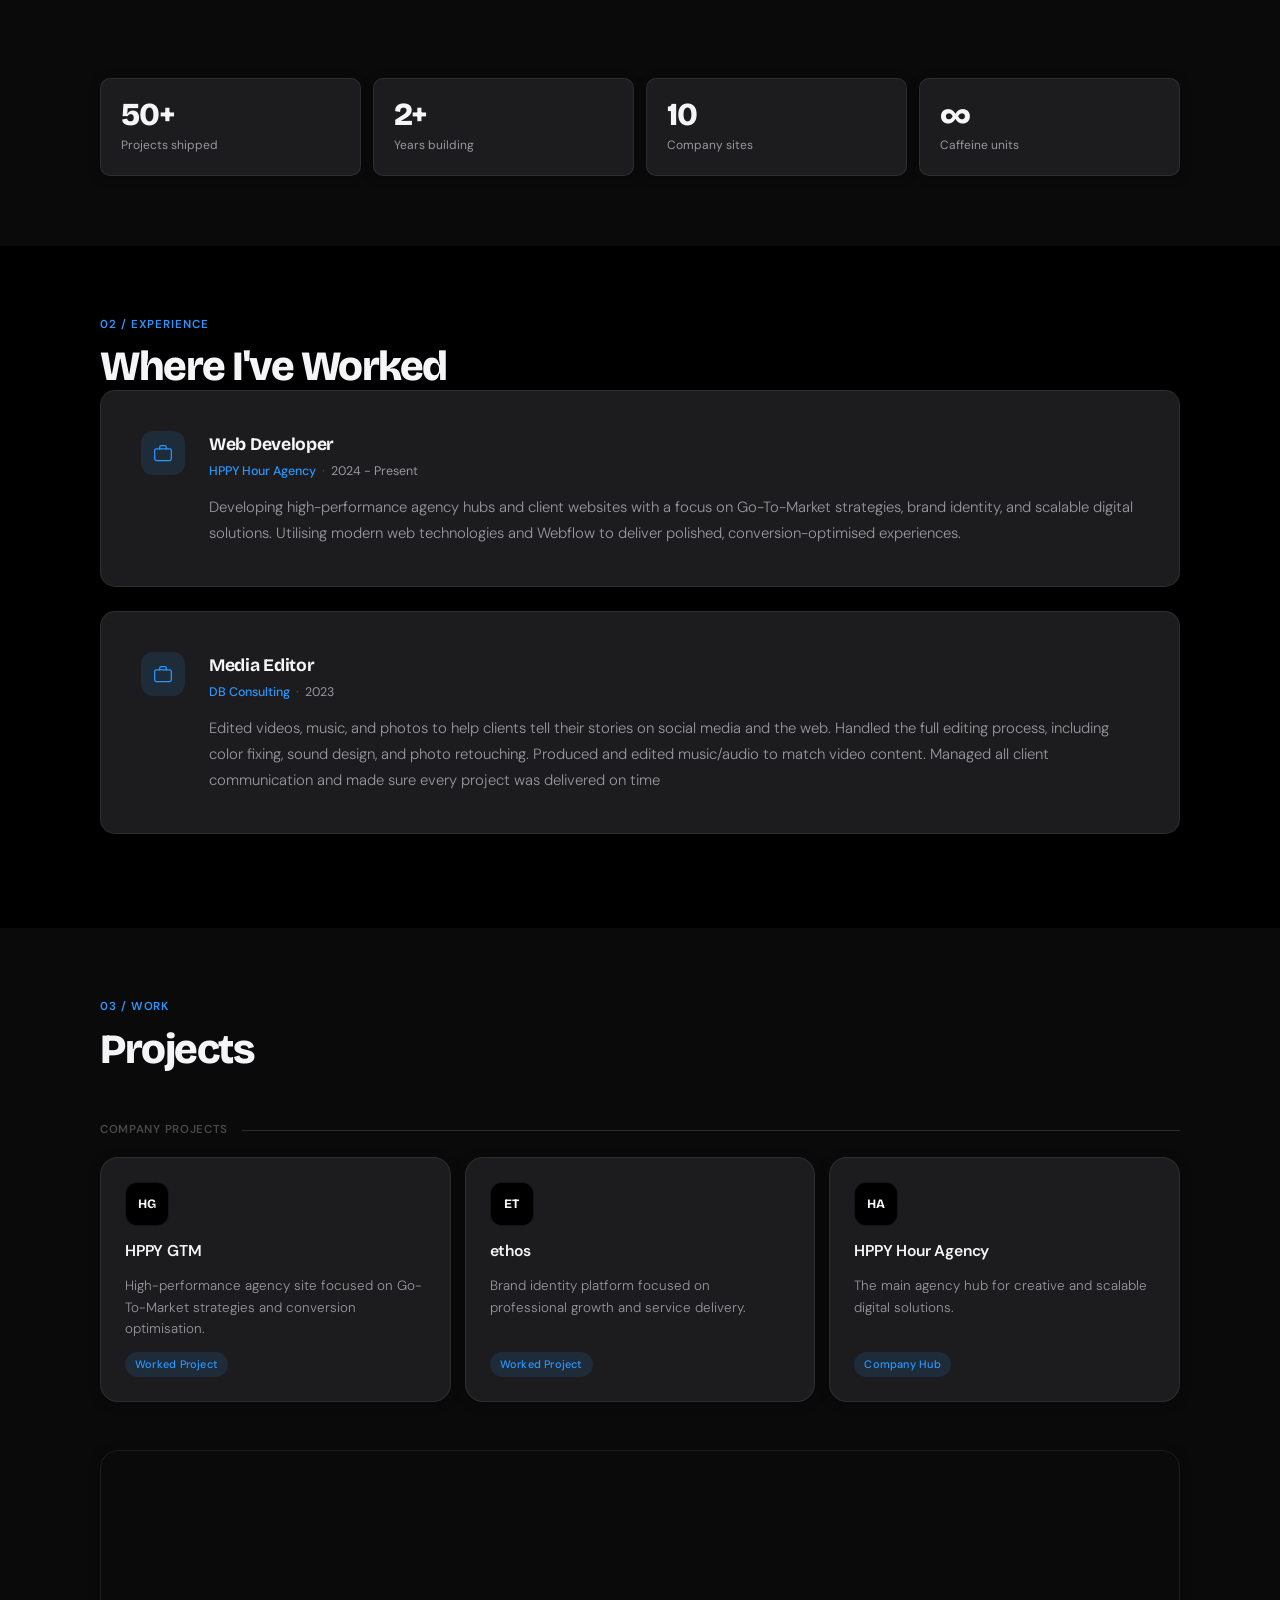
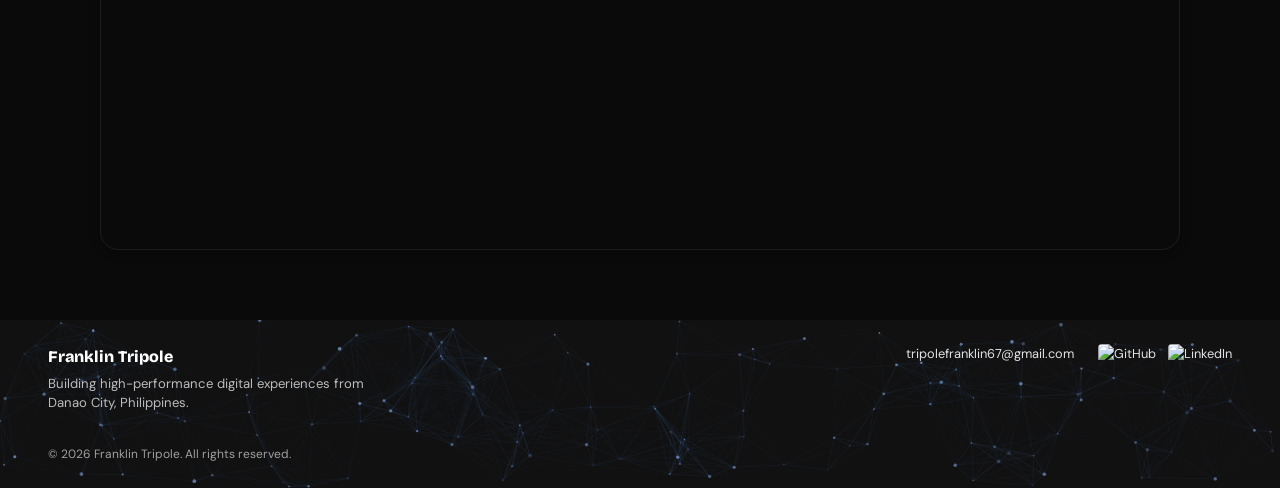
==== commit 2c26ad6e: "re-position map placement under work section" ====
--- a/index.html
+++ b/index.html
@@ -173,8 +173,6 @@
                         </div>
                     </div>
 
-                    <div id="map"></div>
-
                     <div class="stat-grid" style="margin-top: 48px;">
                         <div class="stat-card">
                             <div class="num">50+</div>
@@ -269,6 +267,7 @@
                     <span class="proj-tag">Company Hub</span>
                 </div>
             </div>
+            <div id="map"></div>
         </div>
     </section>
 
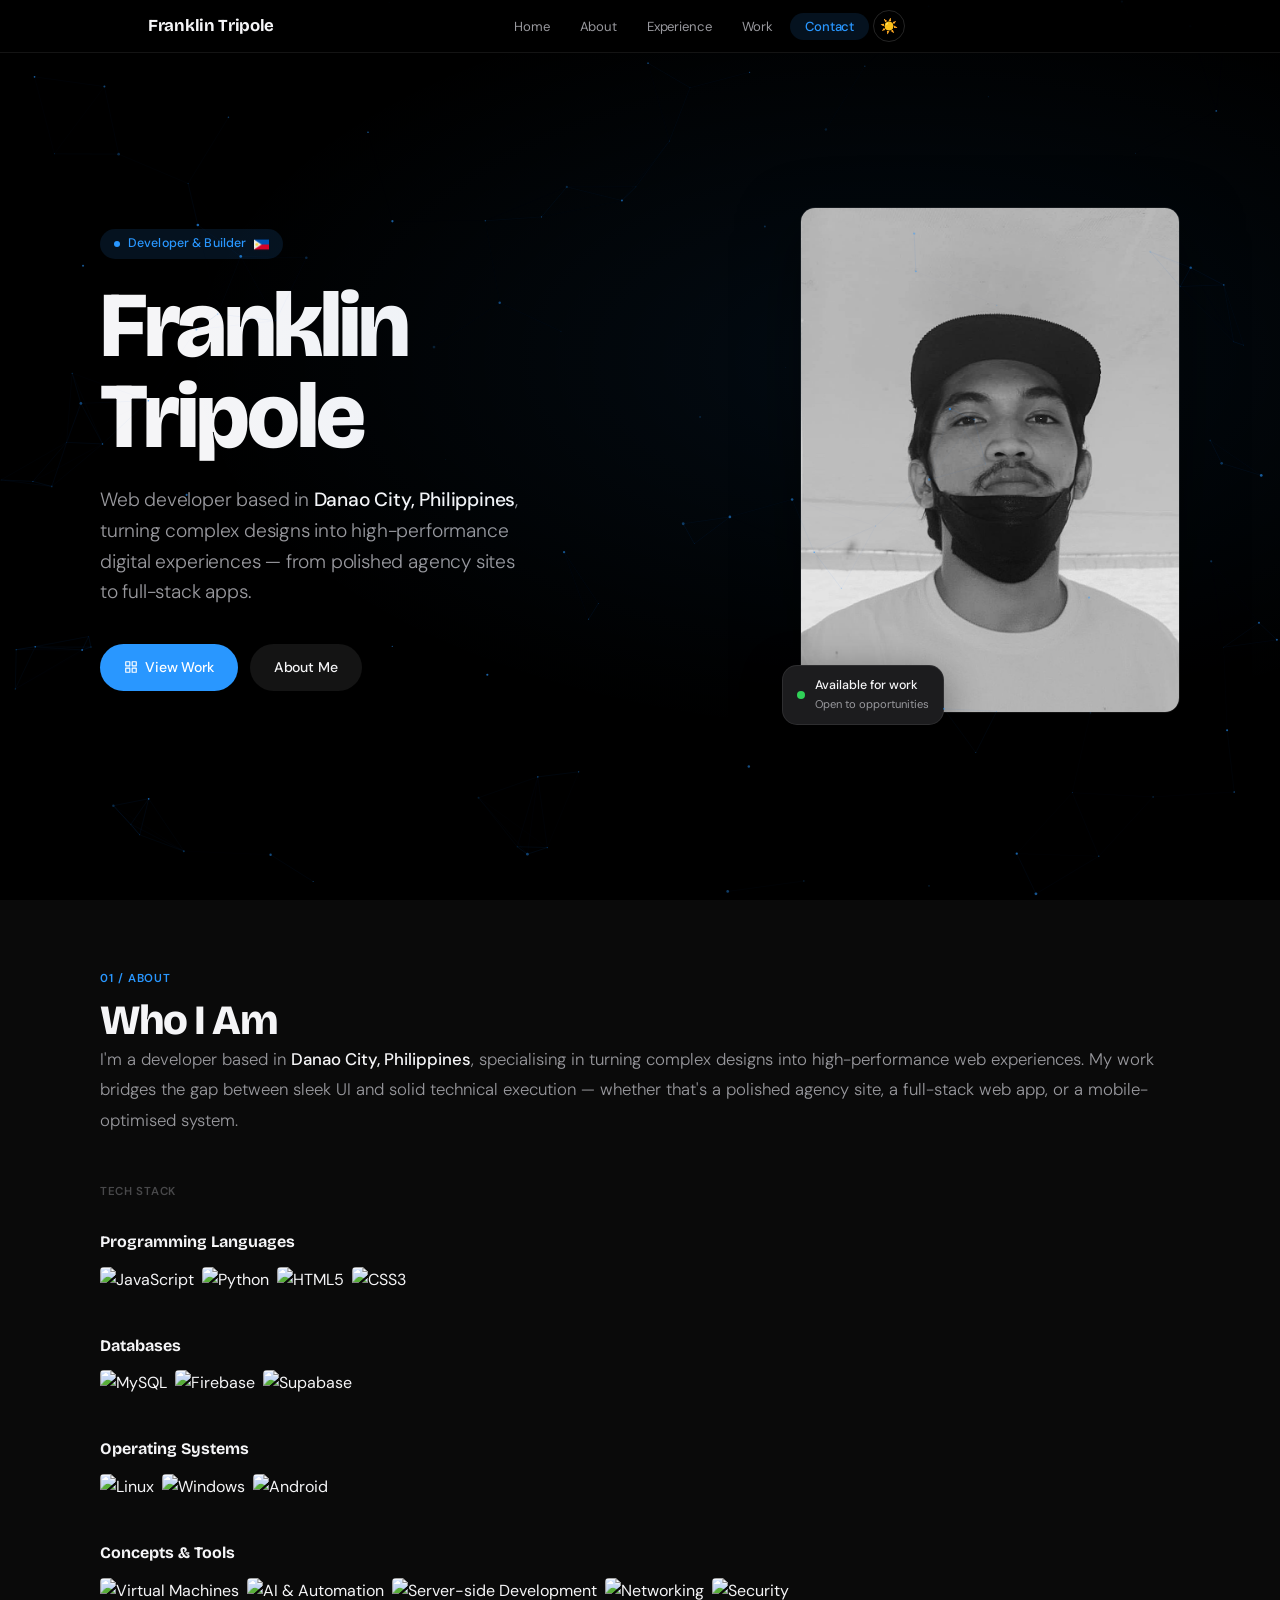
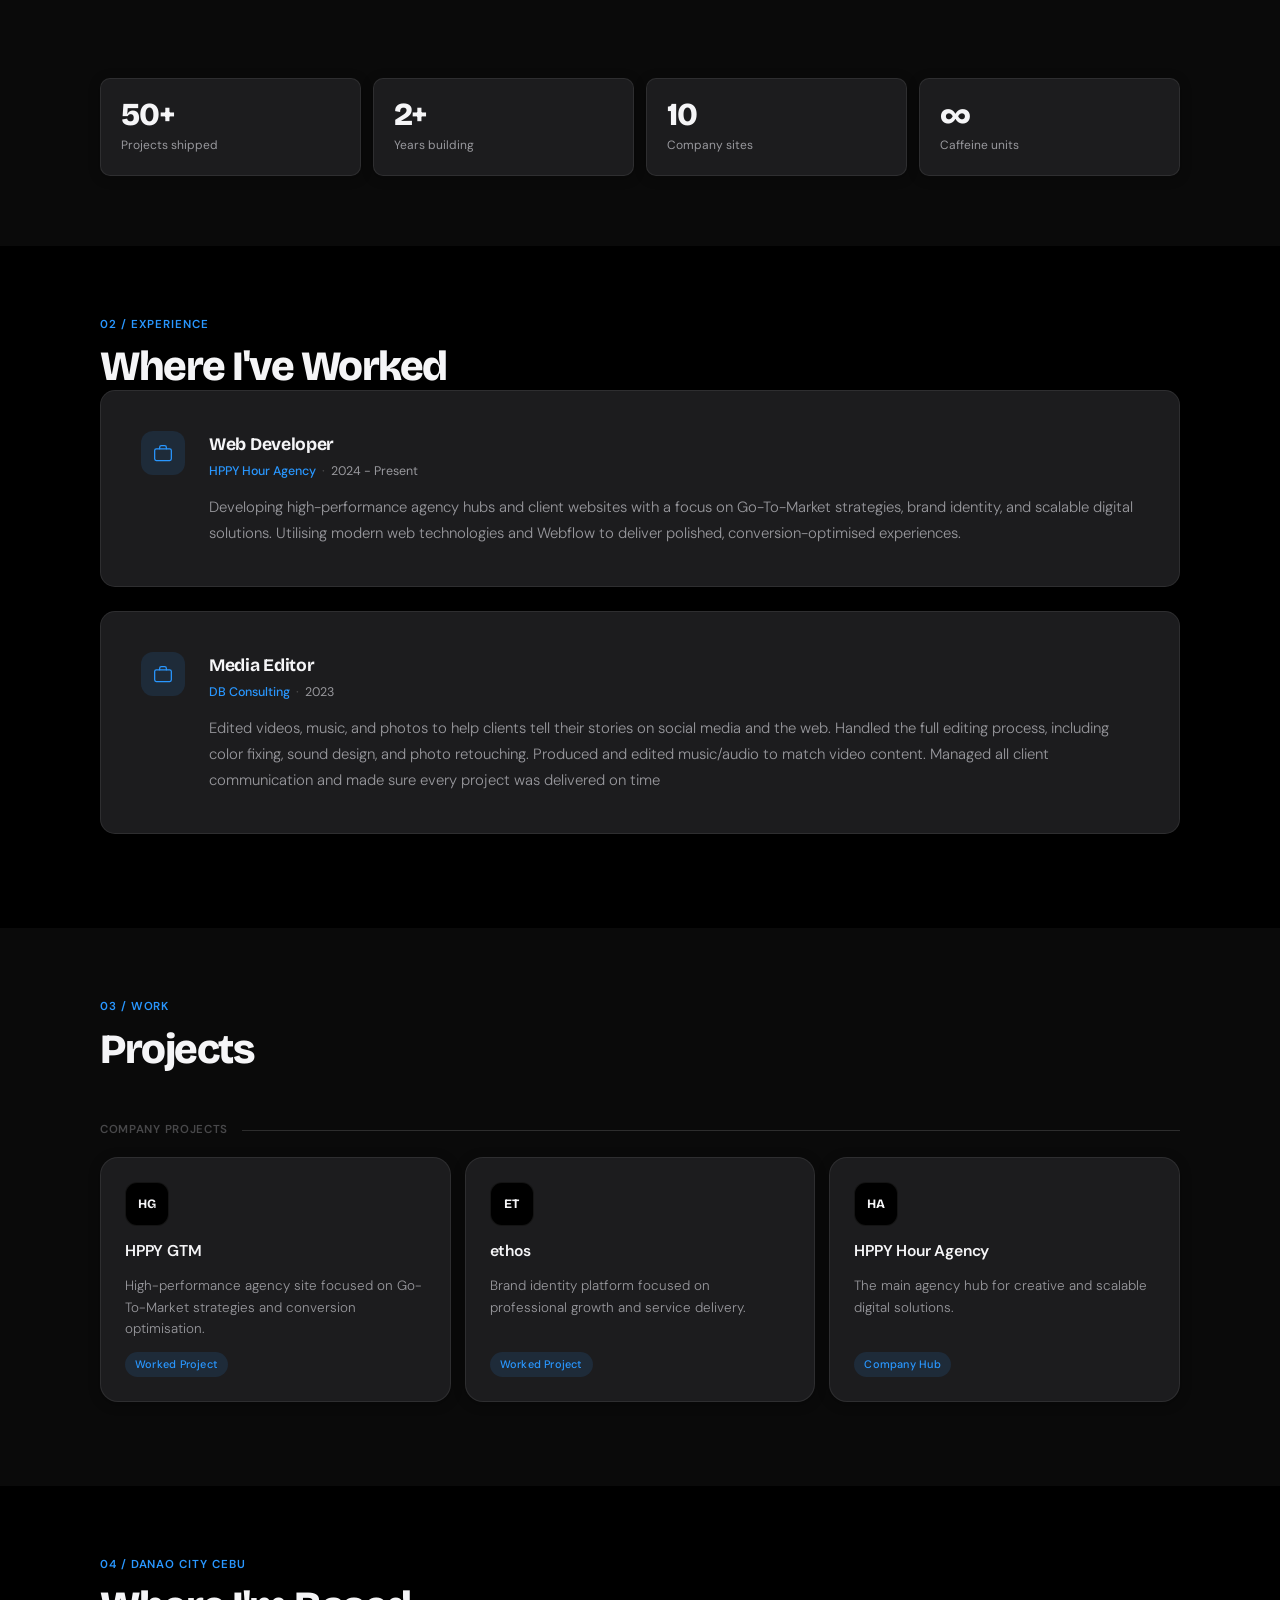
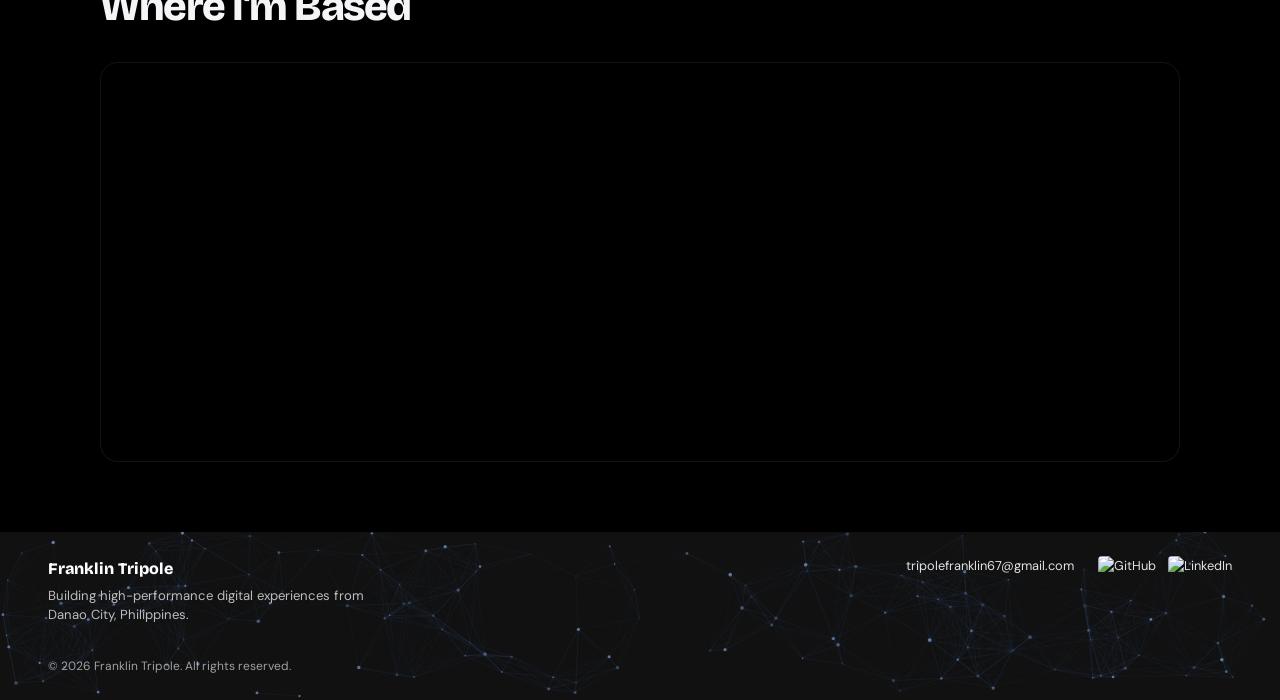
==== commit ce6fbde3: "add map description title section" ====
--- a/index.html
+++ b/index.html
@@ -34,7 +34,6 @@
             width: 100%;
             height: 400px;
             border-radius: var(--radius);
-            margin-top: 48px;
             border: 0.5px solid var(--border);
             box-shadow: var(--shadow-sm);
         }
@@ -267,7 +266,14 @@
                     <span class="proj-tag">Company Hub</span>
                 </div>
             </div>
-            <div id="map"></div>
+        </div>
+    </section>
+
+    <section id="location" class="reveal">
+        <div class="container">
+            <div class="section-eyebrow">04 / Danao City Cebu</div>
+            <h2 class="section-title">Where I'm Based</h2>
+            <div id="map" style="margin-top: 32px;"></div>
         </div>
     </section>
 
